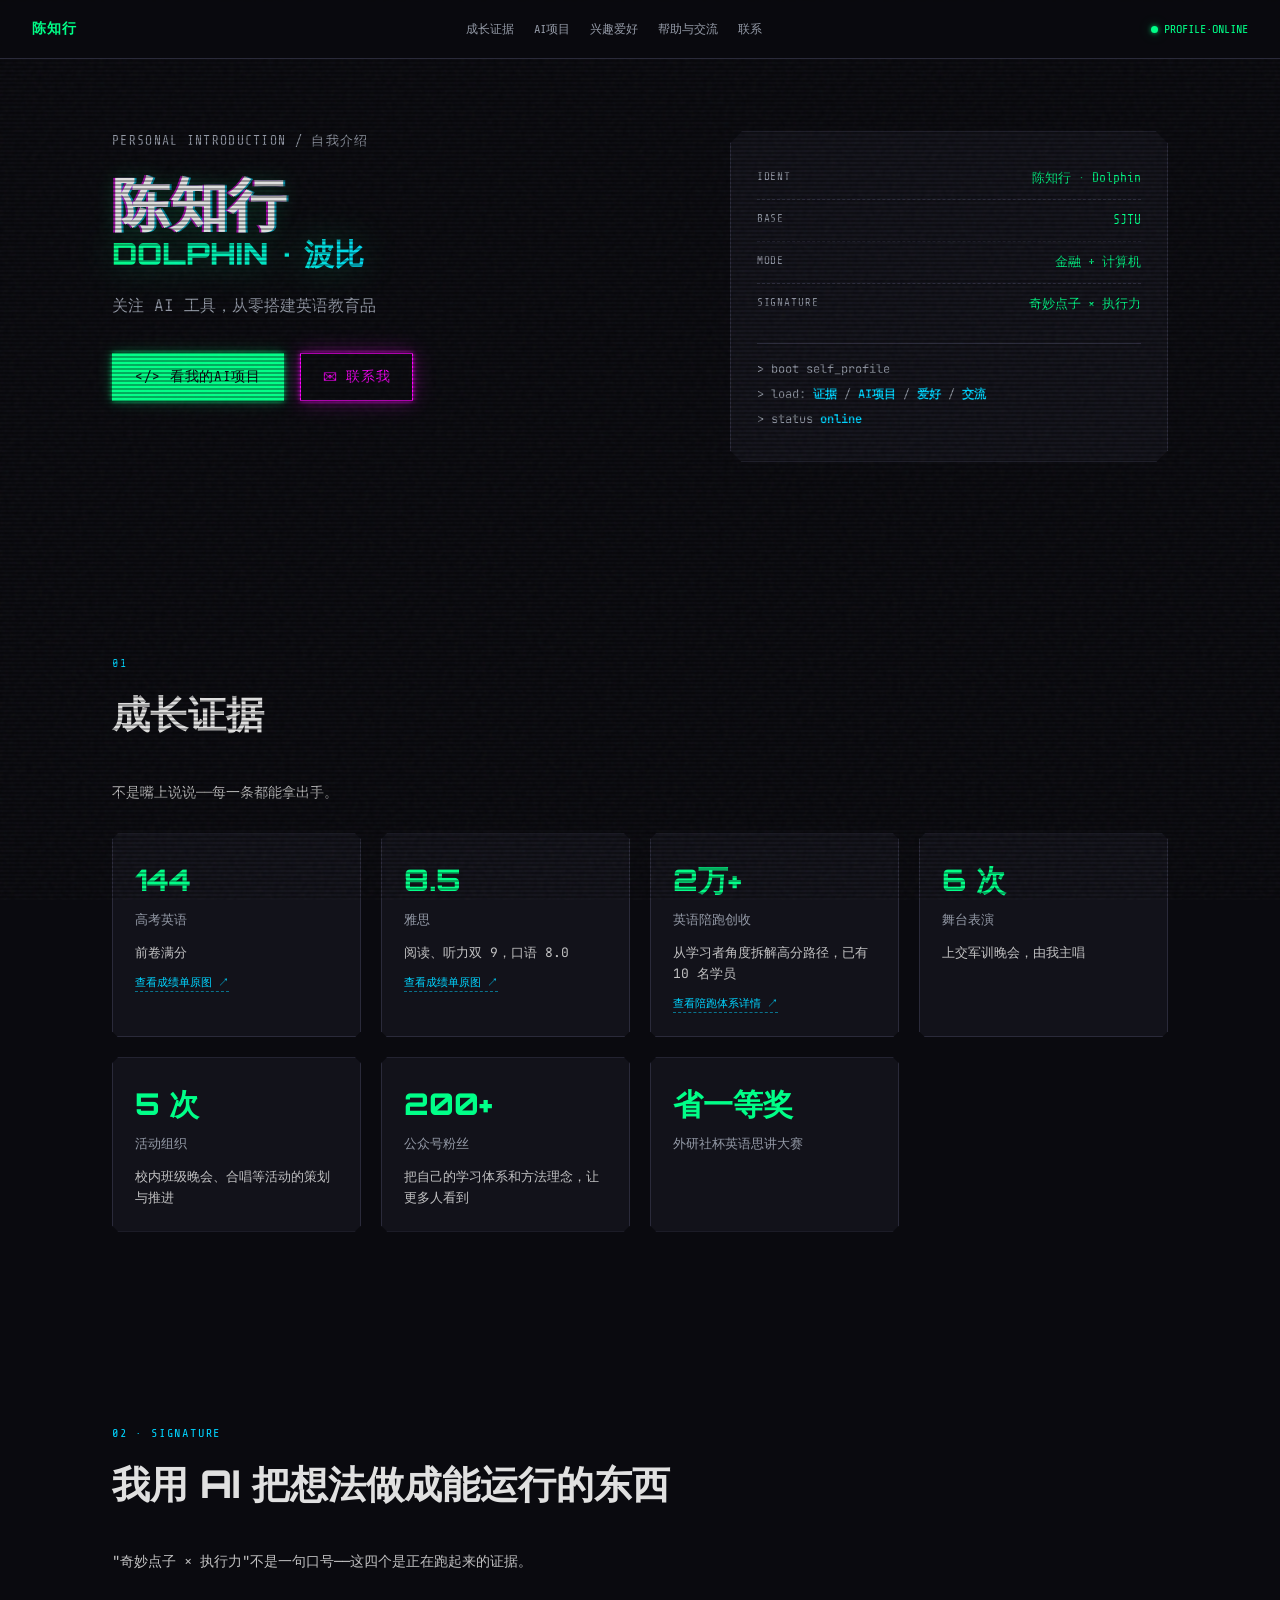
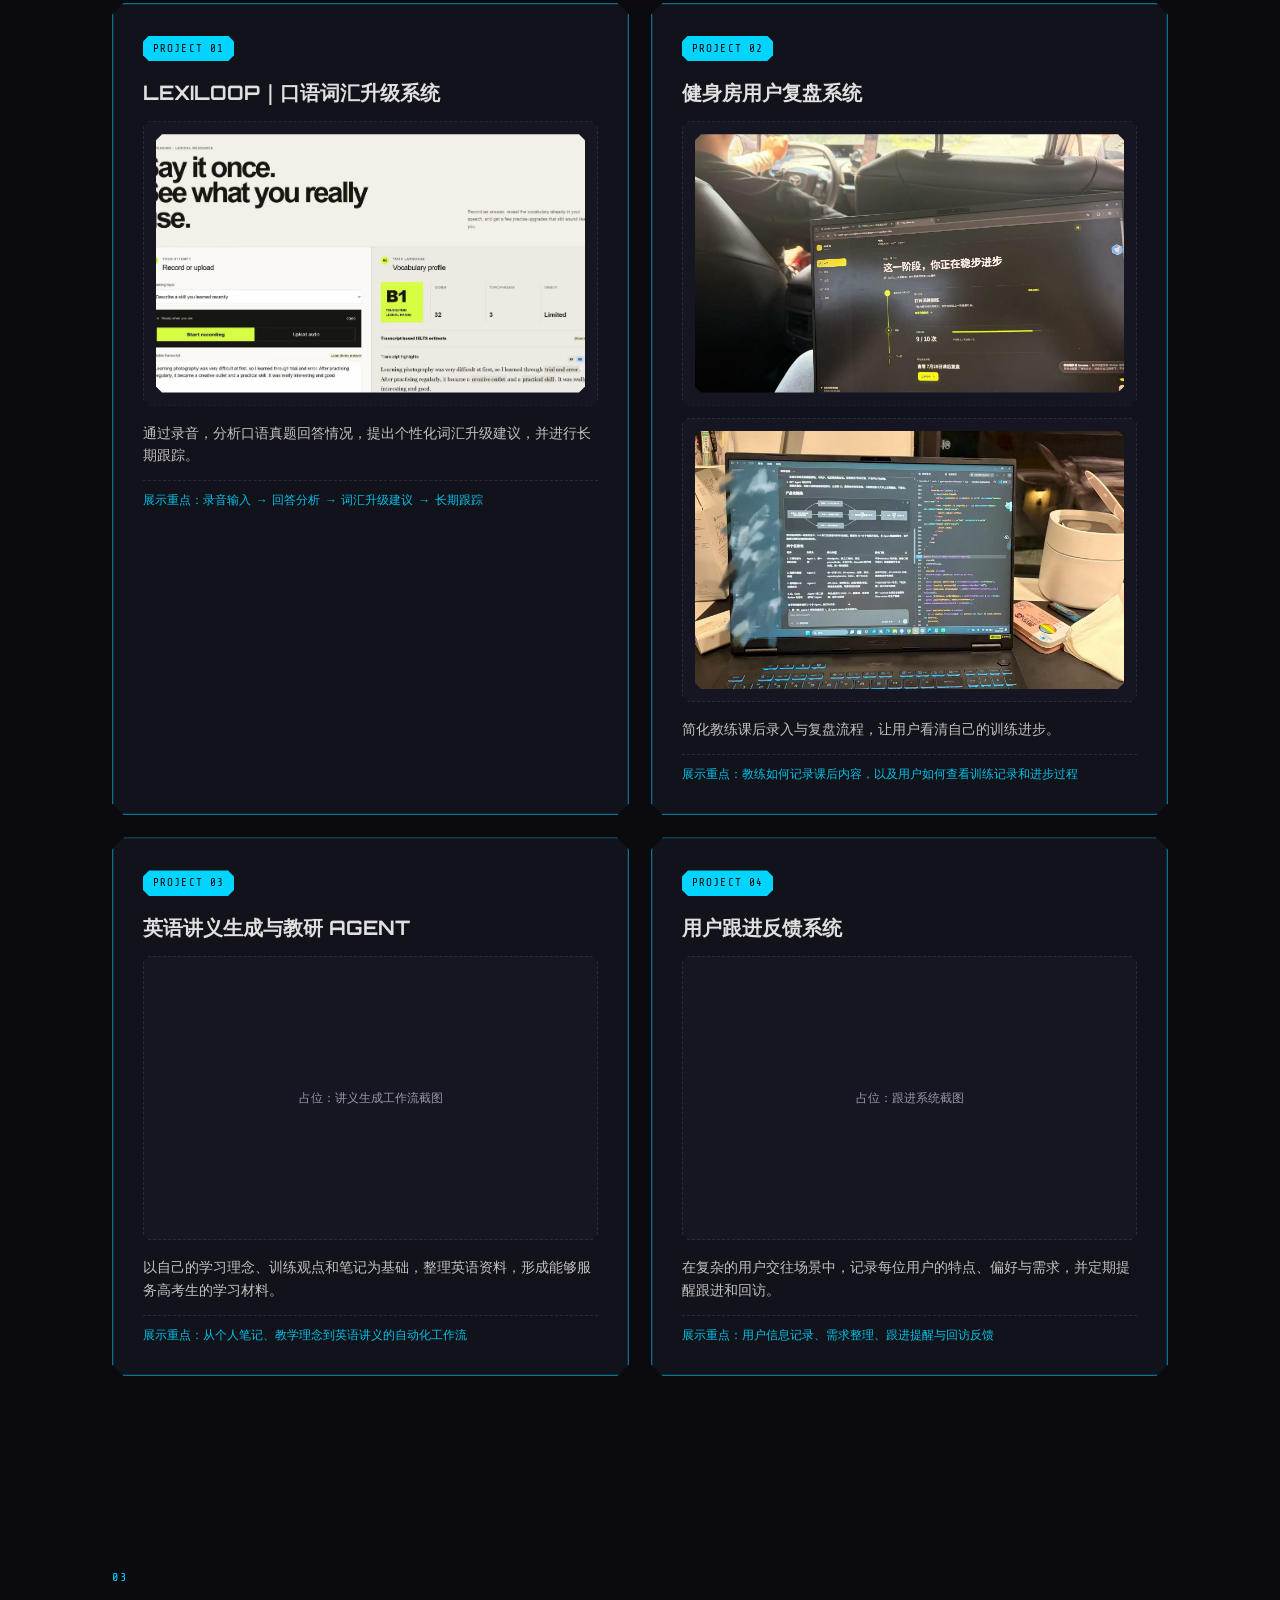
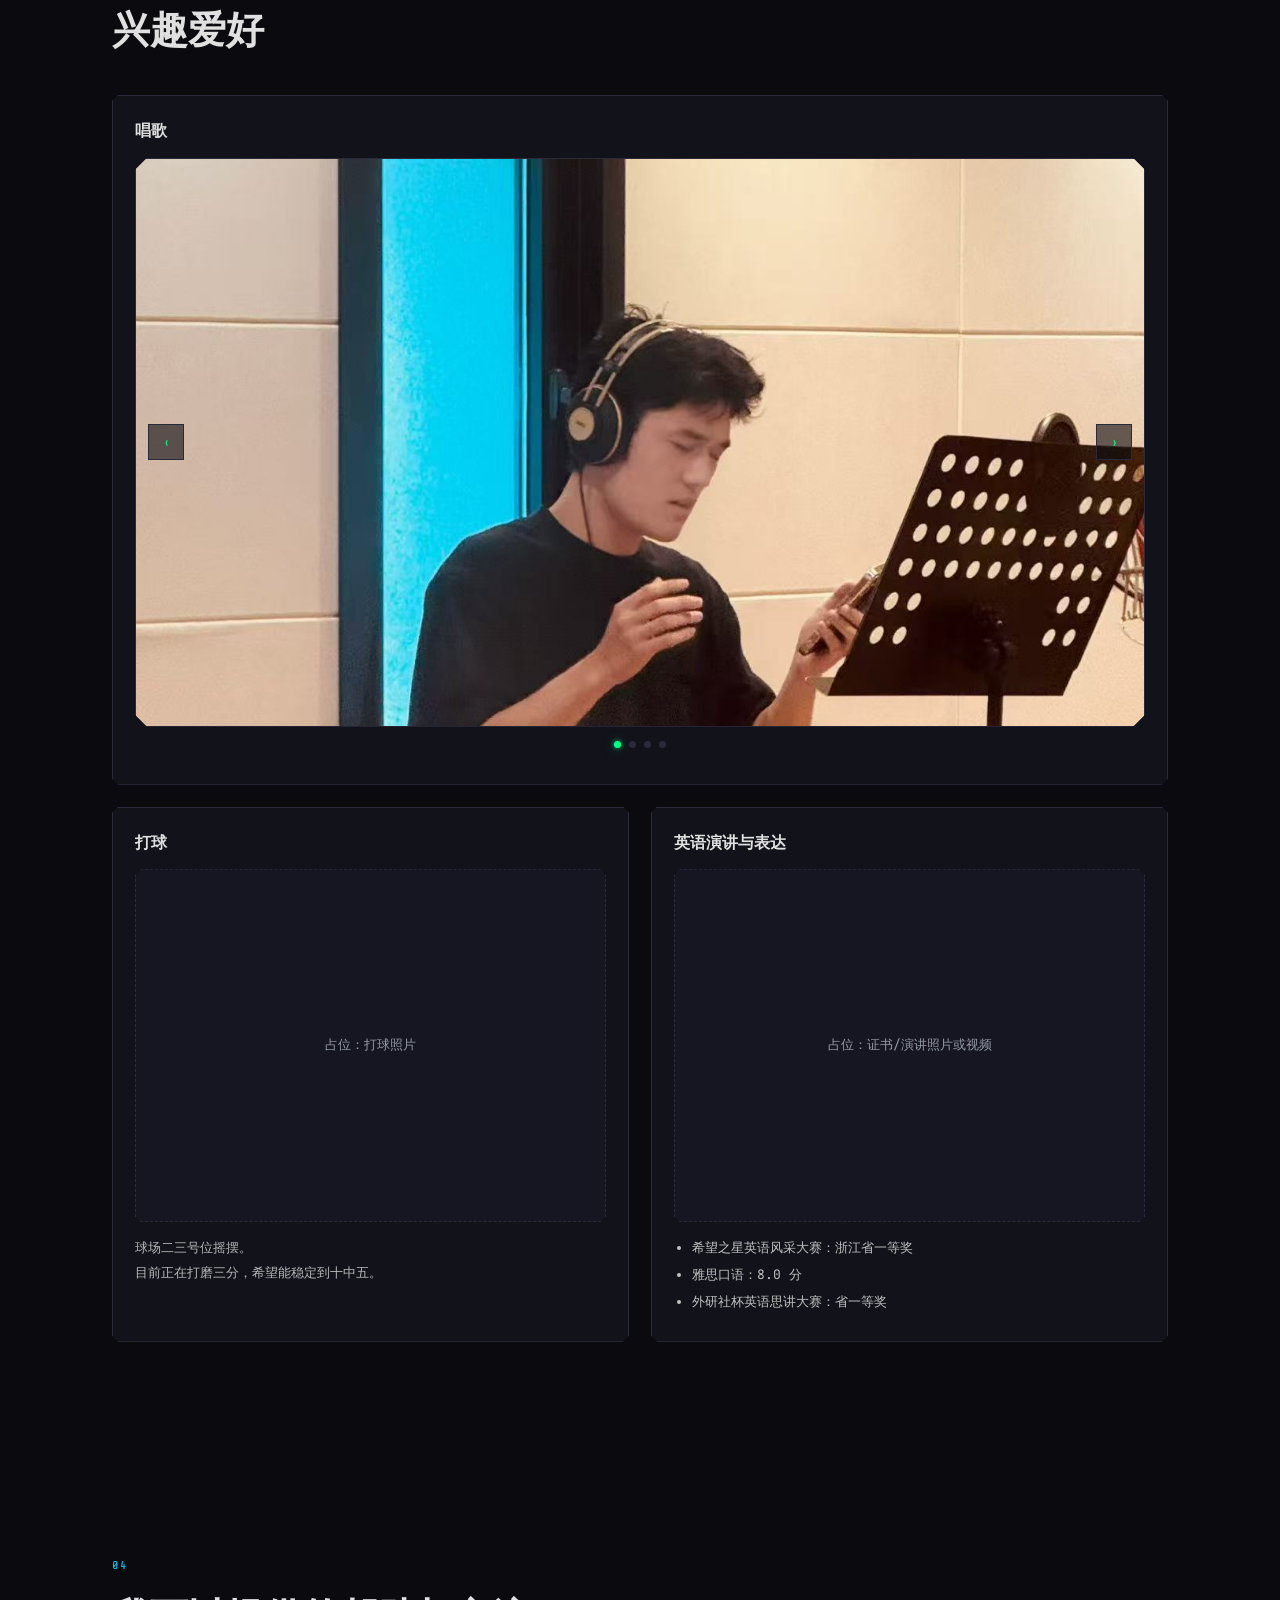
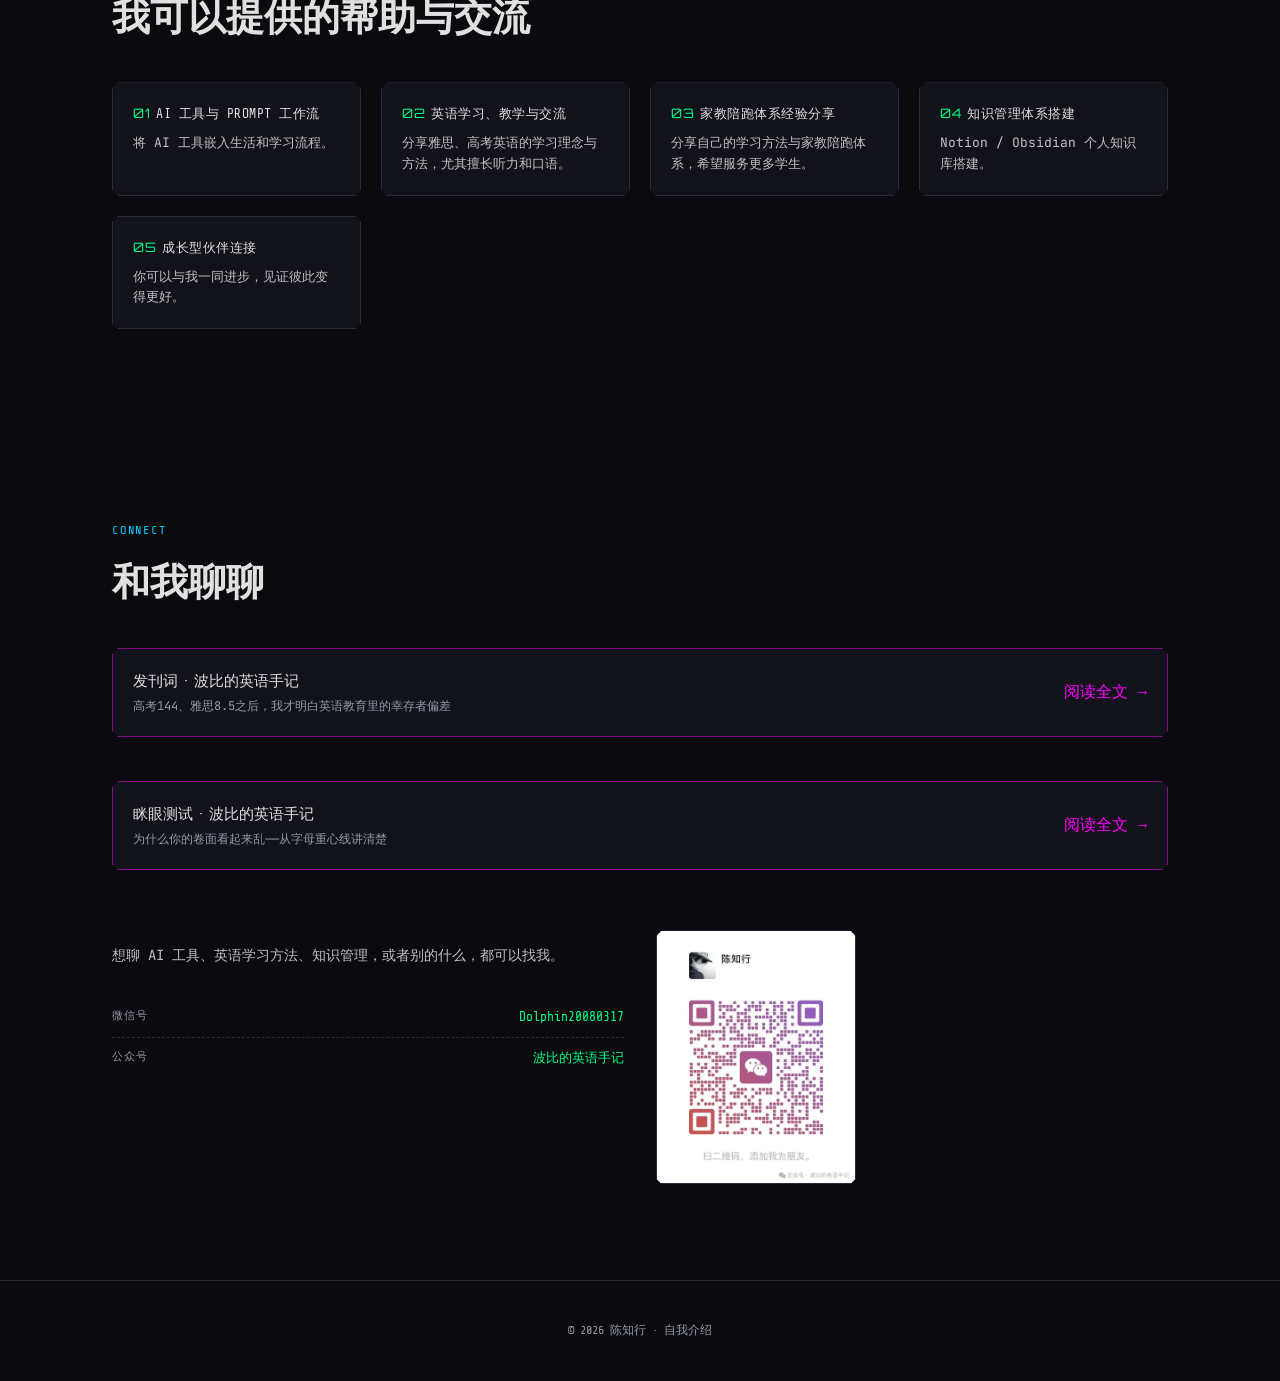
==== index.html @ f8533272 "feat: 参考站同款卡片悬浮发光+滑入skew展示效果 - 卡片/HUD/兴趣爱好/帮助交流悬浮时边框转绿光+上浮，仿参考站 cyber-card-hover - 导航链接悬浮加文字发光(text-" ====
<!DOCTYPE html>
<html lang="zh-CN">
<head>
<meta charset="UTF-8">
<meta name="viewport" content="width=device-width, initial-scale=1.0">
<title>陈知行 · 自我介绍</title>
<link rel="stylesheet" href="fonts.css">
<link rel="stylesheet" href="theme.css">
</head>
<body>

<div class="noise-overlay"></div>
<div class="scanline-overlay"></div>

<header>
  <div class="logo"><b>陈知行</b></div>
  <nav>
    <a href="#evidence">成长证据</a>
    <a href="#ai">AI项目</a>
    <a href="#hobbies">兴趣爱好</a>
    <a href="#help">帮助与交流</a>
    <a href="#contact">联系</a>
  </nav>
  <div class="status-chip"><span class="status-dot"></span><span class="flicker">PROFILE·ONLINE</span></div>
</header>

<section class="hero">
  <div>
    <div class="hero-eyebrow flicker reveal-slide">PERSONAL INTRODUCTION / 自我介绍</div>
    <h1 class="reveal-slide">
      <span class="cyber-glitch" data-text="陈知行">陈知行</span><br>
      <span class="text-gradient flicker signature-line" id="tagline">Dolphin · 波比</span>
    </h1>
    <p class="lead reveal-slide" id="intro-line">关注 AI 工具，从零搭建英语教育品牌。从高校学习者，逐步成长为 AI + 英语 + 项目实践者。</p>
    <div class="cta-row reveal-slide">
      <a href="#ai" class="btn btn-primary">&lt;/&gt; 看我的AI项目</a>
      <a href="#contact" class="btn btn-outline">✉ 联系我</a>
    </div>
  </div>
  <div class="cyber-card reveal-slide">
    <div class="hud">
      <div class="hud-row"><span>IDENT</span><span>陈知行 · Dolphin</span></div>
      <div class="hud-row"><span>BASE</span><span>SJTU</span></div>
      <div class="hud-row"><span>MODE</span><span>金融 + 计算机</span></div>
      <div class="hud-row"><span>SIGNATURE</span><span>奇妙点子 × 执行力</span></div>
    </div>
    <div class="hud-log">
      <div class="type-line">&gt; boot self_profile</div>
      <div class="type-line">&gt; load: <b>证据</b> / <b>AI项目</b> / <b>爱好</b> / <b>交流</b></div>
      <div class="type-line">&gt; status <b>online</b></div>
    </div>
  </div>
</section>

<section id="evidence">
  <div class="section-eyebrow flicker reveal-slide">01</div>
  <h2 class="section-title reveal-slide">成长证据</h2>
  <p class="track-note">不是嘴上说说——每一条都能拿出手。</p>
  <div class="grid-evidence">
    <div class="stat-card">
      <div class="stat-num">144</div>
      <div class="stat-label">高考英语</div>
      <div class="stat-detail">前卷满分</div>
      <a class="proof-link" href="images/gaokao-score.jpg" target="_blank" rel="noopener">查看成绩单原图 ↗</a>
    </div>
    <div class="stat-card">
      <div class="stat-num">8.5</div>
      <div class="stat-label">雅思</div>
      <div class="stat-detail">阅读、听力双 9，口语 8.0</div>
      <a class="proof-link" href="images/ielts-score.jpg" target="_blank" rel="noopener">查看成绩单原图 ↗</a>
    </div>
    <div class="stat-card">
      <div class="stat-num">2万+</div>
      <div class="stat-label">英语陪跑创收</div>
      <div class="stat-detail">从学习者角度拆解高分路径，已有 10 名学员</div>
      <a class="proof-link" href="images/corelab-flyer.jpg" target="_blank" rel="noopener">查看陪跑体系详情 ↗</a>
    </div>
    <div class="stat-card">
      <div class="stat-num">6 次</div>
      <div class="stat-label">舞台表演</div>
      <div class="stat-detail">上交军训晚会，由我主唱</div>
    </div>
    <div class="stat-card">
      <div class="stat-num">5 次</div>
      <div class="stat-label">活动组织</div>
      <div class="stat-detail">校内班级晚会、合唱等活动的策划与推进</div>
    </div>
    <div class="stat-card">
      <div class="stat-num">200+</div>
      <div class="stat-label">公众号粉丝</div>
      <div class="stat-detail">把自己的学习体系和方法理念，让更多人看到</div>
    </div>
    <div class="stat-card">
      <div class="stat-num">省一等奖</div>
      <div class="stat-label">外研社杯英语思讲大赛</div>
      <div class="stat-detail"></div>
    </div>
  </div>
</section>

<section id="ai">
  <div class="section-eyebrow flicker reveal-slide">02 · SIGNATURE</div>
  <h2 class="section-title reveal-slide">我用 AI 把想法做成能运行的东西</h2>
  <p class="track-note">"奇妙点子 × 执行力"不是一句口号——这四个是正在跑起来的证据。</p>
  <div class="grid2">
    <div class="signature-card">
      <span class="signature-badge">PROJECT 01</span>
      <h3>lexiloop｜口语词汇升级系统</h3>
      <div class="project-shot"><img src="images/lexiloop.jpg" alt="lexiloop 产品界面"></div>
      <p>通过录音，分析口语真题回答情况，提出个性化词汇升级建议，并进行长期跟踪。</p>
      <div class="project-note">展示重点：录音输入 → 回答分析 → 词汇升级建议 → 长期跟踪</div>
    </div>
    <div class="signature-card">
      <span class="signature-badge">PROJECT 02</span>
      <h3>健身房用户复盘系统</h3>
      <div class="project-shot"><img src="images/gym-app.jpg" alt="健身房用户复盘系统界面"></div>
      <div class="project-shot" style="margin-top:-4px;"><img src="images/gym-dev.jpg" alt="开发过程"></div>
      <p>简化教练课后录入与复盘流程，让用户看清自己的训练进步。</p>
      <div class="project-note">展示重点：教练如何记录课后内容，以及用户如何查看训练记录和进步过程</div>
    </div>
    <div class="signature-card">
      <span class="signature-badge">PROJECT 03</span>
      <h3>英语讲义生成与教研 Agent</h3>
      <div class="project-shot">占位：讲义生成工作流截图</div>
      <p>以自己的学习理念、训练观点和笔记为基础，整理英语资料，形成能够服务高考生的学习材料。</p>
      <div class="project-note">展示重点：从个人笔记、教学理念到英语讲义的自动化工作流</div>
    </div>
    <div class="signature-card">
      <span class="signature-badge">PROJECT 04</span>
      <h3>用户跟进反馈系统</h3>
      <div class="project-shot">占位：跟进系统截图</div>
      <p>在复杂的用户交往场景中，记录每位用户的特点、偏好与需求，并定期提醒跟进和回访。</p>
      <div class="project-note">展示重点：用户信息记录、需求整理、跟进提醒与回访反馈</div>
    </div>
  </div>
</section>

<section id="hobbies">
  <div class="section-eyebrow flicker reveal-slide">03</div>
  <h2 class="section-title reveal-slide">兴趣爱好</h2>

  <div class="grid2" style="margin-bottom:22px;">
    <div class="hobby-card" style="grid-column: 1 / -1;">
      <h3>唱歌</h3>
      <div class="carousel">
        <div class="carousel-track">
          <div class="carousel-slide"><img src="images/singing-1.jpg" alt="录音棚"></div>
          <div class="carousel-slide"><img src="images/singing-2.jpg" alt="舞台演唱"></div>
          <div class="carousel-slide"><img src="images/singing-3.jpg" alt="合唱表演"></div>
          <div class="carousel-slide"><img src="images/singing-4.jpg" alt="舞台演唱"></div>
        </div>
        <button class="carousel-btn prev" aria-label="上一张">‹</button>
        <button class="carousel-btn next" aria-label="下一张">›</button>
      </div>
      <div class="carousel-dots"></div>
    </div>

    <div class="hobby-card">
      <h3>打球</h3>
      <div class="photo-box">占位：打球照片</div>
      <p>球场二三号位摇摆。</p>
      <p>目前正在打磨三分，希望能稳定到十中五。</p>
    </div>

    <div class="hobby-card">
      <h3>英语演讲与表达</h3>
      <div class="photo-box">占位：证书/演讲照片或视频</div>
      <ul>
        <li>希望之星英语风采大赛：浙江省一等奖</li>
        <li>雅思口语：8.0 分</li>
        <li>外研社杯英语思讲大赛：省一等奖</li>
      </ul>
    </div>
  </div>
</section>

<section id="help">
  <div class="section-eyebrow flicker reveal-slide">04</div>
  <h2 class="section-title reveal-slide">我可以提供的帮助与交流</h2>
  <div class="help-grid">
    <div class="help-item"><span class="h-title"><span class="h-num">01</span>AI 工具与 Prompt 工作流</span>将 AI 工具嵌入生活和学习流程。</div>
    <div class="help-item"><span class="h-title"><span class="h-num">02</span>英语学习、教学与交流</span>分享雅思、高考英语的学习理念与方法，尤其擅长听力和口语。</div>
    <div class="help-item"><span class="h-title"><span class="h-num">03</span>家教陪跑体系经验分享</span>分享自己的学习方法与家教陪跑体系，希望服务更多学生。</div>
    <div class="help-item"><span class="h-title"><span class="h-num">04</span>知识管理体系搭建</span>Notion / Obsidian 个人知识库搭建。</div>
    <div class="help-item"><span class="h-title"><span class="h-num">05</span>成长型伙伴连接</span>你可以与我一同进步，见证彼此变得更好。</div>
  </div>
</section>

<section id="contact">
  <div class="section-eyebrow flicker reveal-slide">CONNECT</div>
  <h2 class="section-title reveal-slide">和我聊聊</h2>

  <div class="article-list">
    <a class="doc-link-card" href="article.html">
      <div>
        <div class="dl-title">发刊词 · 波比的英语手记</div>
        <div class="dl-sub">高考144、雅思8.5之后，我才明白英语教育里的幸存者偏差</div>
      </div>
      <div class="dl-arrow">阅读全文 →</div>
    </a>
    <a class="doc-link-card" href="article-2.html">
      <div>
        <div class="dl-title">眯眼测试 · 波比的英语手记</div>
        <div class="dl-sub">为什么你的卷面看起来乱——从字母重心线讲清楚</div>
      </div>
      <div class="dl-arrow">阅读全文 →</div>
    </a>
  </div>

  <div class="contact-grid">
    <div>
      <p class="track-note">想聊 AI 工具、英语学习方法、知识管理，或者别的什么，都可以找我。</p>
      <div class="hud">
        <div class="hud-row"><span>微信号</span><span>Dolphin20080317</span></div>
        <div class="hud-row"><span>公众号</span><span>波比的英语手记</span></div>
      </div>
    </div>
    <div class="qr-box"><img src="images/wechat-qr.jpg" alt="陈知行 微信二维码"></div>
  </div>
</section>

<footer>
  © 2026 陈知行 · 自我介绍
</footer>

<script src="app.js"></script>
</body>
</html>
---- fonts.css ----
/* 自托管字体 —— 避免依赖 Google Fonts CDN（国内网络访问不稳定/被墙），全部内联为 base64 */
@font-face{
  font-family:'JetBrains Mono';font-style:normal;font-weight:400 800;font-display:swap;
  src:url([data-uri]) format('woff2');
  unicode-range:U+0000-00FF,U+0131,U+0152-0153,U+02BB-02BC,U+02C6,U+02DA,U+02DC,U+2000-206F,U+20AC,U+2122,U+2191,U+2193,U+2212,U+2215,U+FEFF,U+FFFD;
}
@font-face{
  font-family:'Orbitron';font-style:normal;font-weight:400 900;font-display:swap;
  src:url([data-uri]) format('woff2');
  unicode-range:U+0000-00FF,U+0131,U+0152-0153,U+02BB-02BC,U+02C6,U+02DA,U+02DC,U+2000-206F,U+20AC,U+2122,U+2191,U+2193,U+2212,U+2215,U+FEFF,U+FFFD;
}
@font-face{
  font-family:'Share Tech Mono';font-style:normal;font-weight:400;font-display:swap;
  src:url([data-uri]) format('woff2');
  unicode-range:U+0000-00FF,U+0131,U+0152-0153,U+02BB-02BC,U+02C6,U+02DA,U+02DC,U+2000-206F,U+20AC,U+2122,U+2191,U+2193,U+2212,U+2215,U+FEFF,U+FFFD;
}
---- theme.css ----
:root{
    color-scheme: dark;
    --color-background: 10 10 15;
    --color-foreground: 224 224 224;
    --color-card: 18 18 26;
    --color-muted: 28 28 46;
    --color-muted-foreground: 148 154 167;
    --color-accent: 0 255 136;
    --color-accent-secondary: 255 0 255;
    --color-accent-tertiary: 0 212 255;
    --color-border: 42 42 58;
    --color-destructive: 255 51 102;
    --shadow-neon: 0 0 5px rgb(var(--color-accent) / .72), 0 0 14px rgb(var(--color-accent) / .28);
    --shadow-neon-lg: 0 0 8px rgb(var(--color-accent) / .76), 0 0 22px rgb(var(--color-accent) / .42), 0 0 44px rgb(var(--color-accent) / .18);
    --shadow-neon-secondary: 0 0 5px rgb(var(--color-accent-secondary) / .78), 0 0 22px rgb(var(--color-accent-secondary) / .32);
    --shadow-neon-tertiary: 0 0 5px rgb(var(--color-accent-tertiary) / .78), 0 0 22px rgb(var(--color-accent-tertiary) / .32);
    --chamfer: polygon(0 12px, 12px 0, calc(100% - 12px) 0, 100% 12px, 100% calc(100% - 12px), calc(100% - 12px) 100%, 12px 100%, 0 calc(100% - 12px));
    --chamfer-sm: polygon(0 6px, 6px 0, calc(100% - 6px) 0, 100% 6px, 100% calc(100% - 6px), calc(100% - 6px) 100%, 6px 100%, 0 calc(100% - 6px));
    --font-display: 'Orbitron', 'Share Tech Mono', monospace;
    --font-mono: 'JetBrains Mono', 'Fira Code', Consolas, monospace;
    --font-ui: 'Share Tech Mono', 'JetBrains Mono', monospace;
  }

  *{ box-sizing: border-box; }
  html{ scroll-behavior: smooth; }
  body{
    margin:0;
    background: rgb(var(--color-background));
    color: rgb(var(--color-foreground));
    font-family: var(--font-mono);
    line-height: 1.6;
    position: relative;
    overflow-x: hidden;
  }

  .noise-overlay{
    position: fixed; inset:0; pointer-events:none; z-index: 2; opacity:.07;
    background-image: url("data:image/svg+xml,%3Csvg viewBox='0 0 200 200' xmlns='http://www.w3.org/2000/svg'%3E%3Cfilter id='n'%3E%3CfeTurbulence type='fractalNoise' baseFrequency='0.8' numOctaves='3' stitchTiles='stitch'/%3E%3C/filter%3E%3Crect width='100%25' height='100%25' filter='url(%23n)' opacity='0.6'/%3E%3C/svg%3E");
  }
  .scanline-overlay{
    position: fixed; inset:0; pointer-events:none; z-index: 3;
    background: repeating-linear-gradient(0deg, transparent, transparent 2px, rgb(0 0 0 / .32) 2px, rgb(0 0 0 / .32) 4px);
    mix-blend-mode: multiply;
  }

  a{ color: inherit; }

  header{
    position: sticky; top:0; z-index: 10;
    display:flex; align-items:center; justify-content:space-between;
    padding: 18px 32px;
    background: rgb(var(--color-background) / .85);
    backdrop-filter: blur(6px);
    border-bottom: 1px solid rgb(var(--color-border));
  }
  .logo{ font-family: var(--font-ui); font-size:14px; letter-spacing: .08em; }
  .logo b{ color: rgb(var(--color-accent)); }
  nav{ display:flex; gap:20px; font-family: var(--font-ui); font-size: 12px; text-transform: uppercase; }
  nav a{ text-decoration:none; color: rgb(var(--color-muted-foreground)); transition: color .2s cubic-bezier(.4,0,.2,1), text-shadow .2s cubic-bezier(.4,0,.2,1); }
  nav a:hover{ color: rgb(var(--color-accent)); text-shadow: 0 0 8px rgb(var(--color-accent) / .55); }
  .status-chip{
    font-family: var(--font-ui); font-size:12px; display:flex; align-items:center; gap:6px;
    color: rgb(var(--color-accent));
  }
  .status-dot{ width:7px; height:7px; border-radius:50%; background: rgb(var(--color-accent)); box-shadow: var(--shadow-neon); }

  section{ padding: 96px 32px; max-width: 1120px; margin: 0 auto; position: relative; z-index: 1; }
  .section-eyebrow{
    font-family: var(--font-ui); font-size:12px; text-transform: uppercase; letter-spacing:.15em;
    color: rgb(var(--color-accent-tertiary)); margin-bottom: 10px;
  }
  .section-title{
    font-family: var(--font-display); font-weight:800; text-transform:uppercase;
    font-size: clamp(1.6rem, 3vw, 2.4rem); margin: 0 0 36px;
  }

  /* Hero */
  .hero{ padding-top: 72px; display:grid; grid-template-columns: 1.3fr 1fr; gap: 48px; align-items:start; }
  .hero-eyebrow{ font-family: var(--font-ui); font-size:13px; color: rgb(var(--color-muted-foreground)); text-transform:uppercase; letter-spacing:.1em; margin-bottom: 18px; }
  .hero h1{
    font-family: var(--font-display); font-weight:900; text-transform:uppercase;
    font-size: clamp(2.2rem, 5vw, 3.6rem); line-height:1.15; margin:0 0 22px;
  }
  .signature-line{ font-size: clamp(1.3rem, 3vw, 1.9rem); }
  .cyber-glitch{
    position:relative; color: rgb(var(--color-foreground));
    text-shadow: -2px 0 rgb(var(--color-accent-secondary) / .62), 2px 0 rgb(var(--color-accent-tertiary) / .62), 0 0 20px rgb(var(--color-accent) / .22);
    animation: rgbShift 6s steps(2,end) infinite;
  }
  .text-gradient{
    display:block;
    background: linear-gradient(90deg, rgb(var(--color-accent)), rgb(var(--color-accent-tertiary)), rgb(var(--color-accent-secondary)));
    -webkit-background-clip:text; background-clip:text; color:transparent;
    filter: drop-shadow(0 0 18px rgb(var(--color-accent) / .28));
  }
  @keyframes rgbShift{
    0%,to{ text-shadow: -2px 0 rgb(var(--color-accent-secondary) / .62), 2px 0 rgb(var(--color-accent-tertiary) / .62), 0 0 20px rgb(var(--color-accent) / .22); }
    50%{ text-shadow: 2px 0 rgb(var(--color-accent-secondary) / .62), -2px 0 rgb(var(--color-accent-tertiary) / .62), 0 0 20px rgb(var(--color-accent-tertiary) / .18); }
  }
  .hero p.lead{ font-size:16px; color: rgb(var(--color-muted-foreground)); max-width: 52ch; margin-bottom: 34px; }
  .cta-row{ display:flex; gap:16px; flex-wrap:wrap; }
  .btn{
    font-family: var(--font-ui); font-size:14px; text-transform:uppercase; letter-spacing:.05em;
    padding: 12px 22px; cursor:pointer; text-decoration:none; display:inline-flex; align-items:center; gap:8px;
    border:1px solid transparent; transition: transform .2s ease;
    animation: neon-pulse 5s infinite;
  }
  .btn:hover{ transform: translateY(-2px); }
  .btn-primary{ background: rgb(var(--color-accent)); color: rgb(var(--color-background)); border-color: rgb(var(--color-accent)); box-shadow: var(--shadow-neon); }
  .btn-outline{ background: transparent; color: rgb(var(--color-accent-secondary)); border-color: rgb(var(--color-accent-secondary)); box-shadow: var(--shadow-neon-secondary); }

  .cyber-card{
    clip-path: var(--chamfer);
    border: 1px solid rgb(var(--color-border));
    background: rgb(var(--color-card));
    padding: 26px;
    transition: border-color .2s cubic-bezier(.4,0,.2,1), box-shadow .2s cubic-bezier(.4,0,.2,1), transform .2s cubic-bezier(.4,0,.2,1);
  }
  .cyber-card:hover{ transform: translateY(-4px); border-color: rgb(var(--color-accent) / .7); box-shadow: var(--shadow-neon); }
  .hud{ font-family: var(--font-ui); font-size: 13px; }
  .hud-row{ display:flex; justify-content:space-between; gap:16px; padding: 10px 0; border-bottom: 1px dashed rgb(var(--color-border)); }
  .hud-row:last-child{ border-bottom:none; }
  .hud-row span:first-child{ color: rgb(var(--color-muted-foreground)); text-transform:uppercase; letter-spacing:.08em; font-size:11px; flex-shrink:0; }
  .hud-row span:last-child{ color: rgb(var(--color-accent)); text-align:right; }
  .hud-log{ margin-top:18px; padding-top:16px; border-top:1px solid rgb(var(--color-border)); font-size:12px; color: rgb(var(--color-muted-foreground)); }
  .hud-log div{ margin-bottom:6px; }
  .hud-log b{ color: rgb(var(--color-accent-tertiary)); }

  /* Grids */
  .grid3{ display:grid; grid-template-columns: repeat(3, 1fr); gap: 22px; }
  .grid2{ display:grid; grid-template-columns: repeat(2, 1fr); gap: 22px; }
  .stat-card{
    clip-path: var(--chamfer-sm);
    border:1px solid rgb(var(--color-border)); background: rgb(var(--color-card));
    padding: 22px; opacity:0; transform: translateY(24px);
    transition: opacity .6s ease, transform .35s cubic-bezier(.4,0,.2,1), border-color .2s cubic-bezier(.4,0,.2,1), box-shadow .2s cubic-bezier(.4,0,.2,1);
  }
  .stat-card.in-view{ opacity:1; transform: translateY(0); }
  .stat-card:hover{ transform: translateY(-4px); border-color: rgb(var(--color-accent) / .7); box-shadow: var(--shadow-neon); }
  .stat-num{ font-family: var(--font-display); font-weight:800; font-size: 30px; color: rgb(var(--color-accent)); }
  .stat-label{ font-size:13px; color: rgb(var(--color-muted-foreground)); margin-top:6px; }
  .stat-detail{ font-size: 13px; margin-top: 12px; color: rgb(var(--color-foreground) / .85); }
  .proof-link{
    display:inline-block; margin-top:10px; font-family: var(--font-ui); font-size:11px;
    color: rgb(var(--color-accent-tertiary)); text-decoration:none; border-bottom:1px dashed rgb(var(--color-accent-tertiary) / .5);
  }

  /* Signature project card — 招牌项目，样式比普通stat-card更醒目 */
  .signature-card{
    clip-path: var(--chamfer);
    border:1px solid rgb(var(--color-accent-tertiary) / .5); background: rgb(var(--color-card));
    padding: 30px; position:relative; opacity:0; transform: translateY(24px);
    transition: opacity .6s ease, transform .35s cubic-bezier(.4,0,.2,1), border-color .2s cubic-bezier(.4,0,.2,1), box-shadow .2s cubic-bezier(.4,0,.2,1);
    box-shadow: 0 0 0 1px rgb(var(--color-accent-tertiary) / .12) inset;
  }
  .signature-card.in-view{ opacity:1; transform: translateY(0); }
  .signature-card:hover{
    transform: translateY(-4px); border-color: rgb(var(--color-accent-tertiary) / .9);
    box-shadow: 0 0 0 1px rgb(var(--color-accent-tertiary) / .12) inset, var(--shadow-neon-tertiary);
  }
  .signature-badge{
    display:inline-block; font-family: var(--font-ui); font-size:11px; text-transform:uppercase; letter-spacing:.1em;
    color: rgb(var(--color-background)); background: rgb(var(--color-accent-tertiary));
    padding: 4px 10px; clip-path: var(--chamfer-sm); margin-bottom: 16px;
  }
  .signature-card h3{ font-family: var(--font-display); font-size:20px; margin: 0 0 12px; text-transform:uppercase; }
  .signature-card p{ font-size:14px; color: rgb(var(--color-foreground) / .85); margin: 0 0 8px; }

  .placeholder{
    border: 1px dashed rgb(var(--color-border)); clip-path: var(--chamfer-sm);
    padding: 22px; color: rgb(var(--color-muted-foreground)); font-size: 13px;
  }
  .placeholder b{ color: rgb(var(--color-accent-tertiary)); }

  .track-note{ font-size:14px; color: rgb(var(--color-foreground) / .85); max-width: 70ch; margin-bottom: 30px; }

  /* 精简小模块（教育品牌搭建整合区） */
  .compact-module{
    clip-path: var(--chamfer); border:1px solid rgb(var(--color-border)); background: rgb(var(--color-card));
    padding: 26px; display:flex; flex-wrap:wrap; gap: 24px; align-items:flex-start;
  }
  .compact-module .cm-text{ flex: 1 1 320px; font-size:14px; color: rgb(var(--color-foreground) / .85); }
  .compact-module .cm-stats{ display:flex; gap: 24px; flex-wrap:wrap; }
  .cm-stat{ text-align:center; }
  .cm-stat .n{ font-family: var(--font-display); font-weight:800; font-size:22px; color: rgb(var(--color-accent)); }
  .cm-stat .l{ font-size:11px; color: rgb(var(--color-muted-foreground)); text-transform:uppercase; }

  /* Contact */
  .contact-grid{ display:grid; grid-template-columns: 1fr 1fr; gap: 32px; align-items:start; }
  .qr-box{
    width: 200px; border:1px solid rgb(var(--color-border)); clip-path: var(--chamfer-sm);
    display:flex; align-items:center; justify-content:center; font-size:12px; color: rgb(var(--color-muted-foreground)); text-align:center;
    overflow:hidden;
  }
  .qr-box img{ width:100%; display:block; }
  .qr-box.placeholder-box{ height:160px; border-style:dashed; }
  footer{ padding: 40px 32px; text-align:center; font-family: var(--font-ui); font-size:12px; color: rgb(var(--color-muted-foreground)); border-top:1px solid rgb(var(--color-border)); }

  @media (max-width: 860px){
    .hero{ grid-template-columns: 1fr; }
    .grid3, .grid2{ grid-template-columns: 1fr; }
    .contact-grid{ grid-template-columns: 1fr; }
    nav{ display:none; }
  }

  /* 一闪一闪的霓虹灯效果——不规则闪烁，不是简单的匀速呼吸 */
  @keyframes neon-flicker{
    0%, 19%, 21%, 23%, 54%, 56%, 100% { opacity: 1; }
    20%, 22%, 55% { opacity: .3; }
  }
  @keyframes neon-pulse{
    0%, 19%, 21%, 23%, 54%, 56%, 100% { filter: brightness(1); }
    20%, 22%, 55% { filter: brightness(.55); }
  }
  .flicker{ animation: neon-flicker 4s infinite; }
  .status-dot{ animation: neon-flicker 2.6s infinite; }

  /* 打字机效果 */
  .type-caret{
    display:inline-block; width:.55em; margin-left:2px;
    background: rgb(var(--color-accent)); color: rgb(var(--color-accent));
    -webkit-text-fill-color: rgb(var(--color-accent));
    animation: caret-blink 1s steps(1) infinite;
  }
  @keyframes caret-blink{ 0%,49%{ opacity:1; } 50%,100%{ opacity:0; } }

  @media (prefers-reduced-motion: reduce){
    .cyber-glitch{ animation:none; }
    html{ scroll-behavior:auto; }
    .stat-card, .signature-card{ transition:none; opacity:1; transform:none; }
    .flicker, .status-dot, .btn{ animation:none; }
    .type-caret{ display:none; }
    .reveal-slide{ opacity:1 !important; transform:none !important; }
  }

  /* 平滑滑入展示：首屏元素 + 各板块标题进场都用这个 */
  .reveal-slide{
    opacity: 0; transform: translateX(-24px) skewX(-6deg);
    transition: opacity .7s cubic-bezier(.4,0,.2,1), transform .7s cubic-bezier(.4,0,.2,1);
  }
  .reveal-slide.in-view{ opacity: 1; transform: translateX(0) skewX(0); }

  /* 成长证据：数量不固定，用 auto-fit 自适应 */
  .grid-evidence{ display:grid; grid-template-columns: repeat(auto-fit, minmax(220px, 1fr)); gap: 20px; }

  /* AI 项目卡片内的截图占位 + 展示重点 */
  .project-shot{
    width:100%; aspect-ratio: 16/10; margin-bottom:16px;
    border:1px dashed rgb(var(--color-border)); clip-path: var(--chamfer-sm);
    display:flex; align-items:center; justify-content:center; text-align:center;
    font-size:12px; color: rgb(var(--color-muted-foreground)); padding: 12px;
    background: rgb(var(--color-muted) / .4);
  }
  .project-shot{ overflow:hidden; }
  .project-shot img{ width:100%; height:100%; object-fit:cover; clip-path: var(--chamfer-sm); transition: transform .4s cubic-bezier(.4,0,.2,1), filter .4s cubic-bezier(.4,0,.2,1); }
  .project-shot:hover img{ transform: scale(1.05); filter: saturate(1.15) contrast(1.03); }
  .project-note{
    font-size:12px; color: rgb(var(--color-accent-tertiary) / .9);
    border-top: 1px dashed rgb(var(--color-border)); margin-top:14px; padding-top:10px;
  }

  /* 兴趣爱好：单图+说明 */
  .photo-box{
    width:100%; aspect-ratio: 4/3;
    border:1px dashed rgb(var(--color-border)); clip-path: var(--chamfer-sm);
    display:flex; align-items:center; justify-content:center; text-align:center;
    font-size:13px; color: rgb(var(--color-muted-foreground)); padding:16px;
    background: rgb(var(--color-muted) / .4); margin-bottom:16px; overflow:hidden;
  }
  .photo-box{ overflow:hidden; }
  .photo-box img{ width:100%; height:100%; object-fit:cover; transition: transform .4s cubic-bezier(.4,0,.2,1), filter .4s cubic-bezier(.4,0,.2,1); }
  .photo-box:hover img{ transform: scale(1.05); filter: saturate(1.15) contrast(1.03); }
  .hobby-card{
    clip-path: var(--chamfer-sm); border:1px solid rgb(var(--color-border)); background: rgb(var(--color-card));
    padding:22px; transition: border-color .2s cubic-bezier(.4,0,.2,1), box-shadow .2s cubic-bezier(.4,0,.2,1), transform .2s cubic-bezier(.4,0,.2,1);
  }
  .hobby-card:hover{ transform: translateY(-4px); border-color: rgb(var(--color-accent) / .7); box-shadow: var(--shadow-neon); }
  .hobby-card h3{ font-family: var(--font-display); font-size:16px; margin: 0 0 14px; text-transform:uppercase; }
  .hobby-card p{ font-size:13px; color: rgb(var(--color-foreground) / .8); margin: 4px 0; }
  .hobby-card ul{ margin:8px 0 0; padding-left:18px; font-size:13px; color: rgb(var(--color-foreground) / .85); }
  .hobby-card li{ margin-bottom:6px; }

  /* 唱歌板块：轮播 */
  .carousel{ position:relative; overflow:hidden; clip-path: var(--chamfer); border:1px solid rgb(var(--color-border)); background: rgb(var(--color-card)); }
  .carousel-track{ display:flex; transition: transform .5s ease; }
  .carousel-slide{
    flex: 0 0 100%; aspect-ratio: 16/9; display:flex; align-items:center; justify-content:center;
    font-family: var(--font-ui); font-size:13px; color: rgb(var(--color-muted-foreground));
    background: rgb(var(--color-muted) / .4);
  }
  .carousel-slide{ overflow:hidden; }
  .carousel-slide img{ width:100%; height:100%; object-fit:cover; object-position: center 15%; transition: transform .5s cubic-bezier(.4,0,.2,1), filter .5s cubic-bezier(.4,0,.2,1); }
  .carousel-slide:hover img{ transform: scale(1.05); filter: saturate(1.15) contrast(1.03); }
  .carousel-btn{
    position:absolute; top:50%; transform:translateY(-50%); z-index:2;
    background: rgb(var(--color-background) / .6); border:1px solid rgb(var(--color-border));
    color: rgb(var(--color-accent)); width:36px; height:36px; cursor:pointer;
    display:flex; align-items:center; justify-content:center; font-family: var(--font-ui);
  }
  .carousel-btn.prev{ left:12px; } .carousel-btn.next{ right:12px; }
  .carousel-dots{ display:flex; gap:8px; justify-content:center; padding:14px 0; }
  .carousel-dot{ width:7px; height:7px; border-radius:50%; background: rgb(var(--color-border)); cursor:pointer; }
  .carousel-dot.active{ background: rgb(var(--color-accent)); box-shadow: var(--shadow-neon-sm, var(--shadow-neon)); }

  /* 帮助与交流 */
  .help-grid{ display:grid; grid-template-columns: repeat(auto-fit, minmax(220px, 1fr)); gap: 20px; }
  .help-item{
    clip-path: var(--chamfer-sm); border:1px solid rgb(var(--color-border)); background: rgb(var(--color-card));
    padding: 20px; font-size:13px; color: rgb(var(--color-foreground) / .85);
    transition: border-color .2s cubic-bezier(.4,0,.2,1), box-shadow .2s cubic-bezier(.4,0,.2,1), transform .2s cubic-bezier(.4,0,.2,1);
  }
  .help-item:hover{ transform: translateY(-4px); border-color: rgb(var(--color-accent) / .7); box-shadow: var(--shadow-neon); }
  .help-item .h-num{ font-family: var(--font-display); color: rgb(var(--color-accent)); font-size:13px; margin-right:6px; }
  .help-item .h-title{ font-family: var(--font-ui); text-transform:uppercase; letter-spacing:.04em; color: rgb(var(--color-foreground)); display:block; margin-bottom:8px; }

  .doc-link-card{
    clip-path: var(--chamfer-sm); border:1px solid rgb(var(--color-accent-secondary) / .5); background: rgb(var(--color-card));
    padding:20px; display:flex; align-items:center; justify-content:space-between; gap:16px; flex-wrap:wrap;
    text-decoration:none; margin-bottom: 30px;
  }
  .doc-link-card .dl-title{ font-family: var(--font-display); font-size:15px; text-transform:uppercase; color: rgb(var(--color-foreground)); }
  .doc-link-card .dl-sub{ font-size:12px; color: rgb(var(--color-muted-foreground)); margin-top:4px; }
  .doc-link-card .dl-arrow{ color: rgb(var(--color-accent-secondary)); font-family: var(--font-ui); }

  /* 文章页 */
  .article-shell{ max-width: 760px; }
  .article-back{ font-family: var(--font-ui); font-size:12px; color: rgb(var(--color-accent-tertiary)); text-decoration:none; display:inline-block; margin-bottom:24px; }
  .article-meta{ font-family: var(--font-ui); font-size:12px; color: rgb(var(--color-muted-foreground)); margin-bottom:8px; text-transform:uppercase; letter-spacing:.08em; }
  .article-title{ font-family: var(--font-display); font-size: clamp(1.6rem, 4vw, 2.2rem); font-weight:800; margin: 0 0 28px; text-transform:uppercase; }
  .prose{ font-size:15px; color: rgb(var(--color-foreground) / .9); }
  .prose p{ margin: 0 0 20px; }
  .prose h2{ font-family: var(--font-display); font-size:18px; color: rgb(var(--color-accent-tertiary)); text-transform:uppercase; margin: 36px 0 16px; }
  .article-source{
    margin-top:40px; padding-top:20px; border-top:1px dashed rgb(var(--color-border));
    font-size:12px; color: rgb(var(--color-muted-foreground));
  }
  .article-source a{ color: rgb(var(--color-accent)); }

  /* 文章内嵌图片占位 */
  .prose-image{
    width:100%; margin: 12px 0 24px;
    border:1px dashed rgb(var(--color-border)); clip-path: var(--chamfer-sm);
    background: rgb(var(--color-muted) / .4);
    display:flex; align-items:center; justify-content:center; text-align:center;
    font-size:12px; color: rgb(var(--color-muted-foreground)); padding: 30px 16px; min-height: 120px;
  }
  .prose-image img{ width:100%; clip-path: var(--chamfer-sm); }

  .article-cta{
    display:inline-block; font-family: var(--font-ui); font-size:12px;
    color: rgb(var(--color-accent)); border:1px solid rgb(var(--color-accent) / .5);
    padding: 8px 14px; clip-path: var(--chamfer-sm); margin-bottom: 24px;
  }
  .article-signoff{
    margin-top: 36px; padding-top:20px; border-top:1px dashed rgb(var(--color-border));
    font-size:14px; color: rgb(var(--color-foreground) / .85);
  }
  .article-list{ display:flex; flex-direction:column; gap:14px; margin-bottom:30px; }
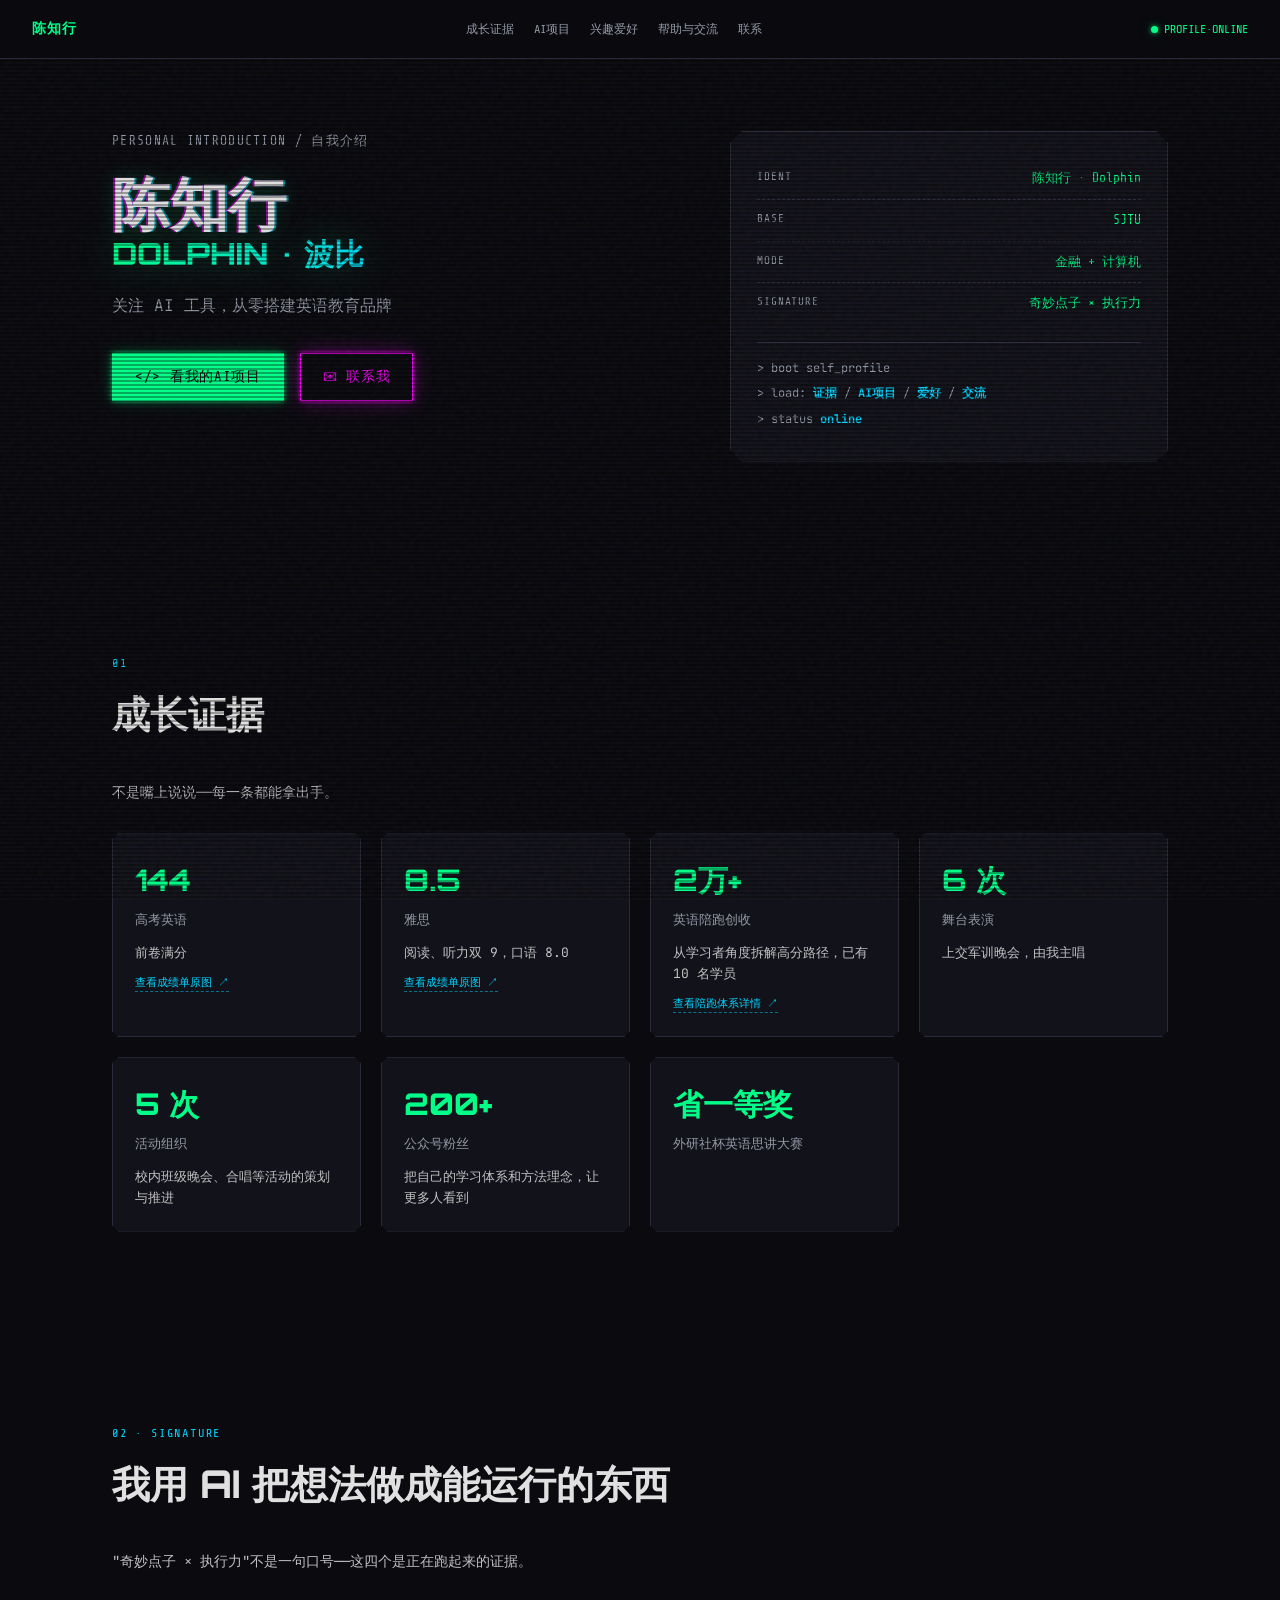
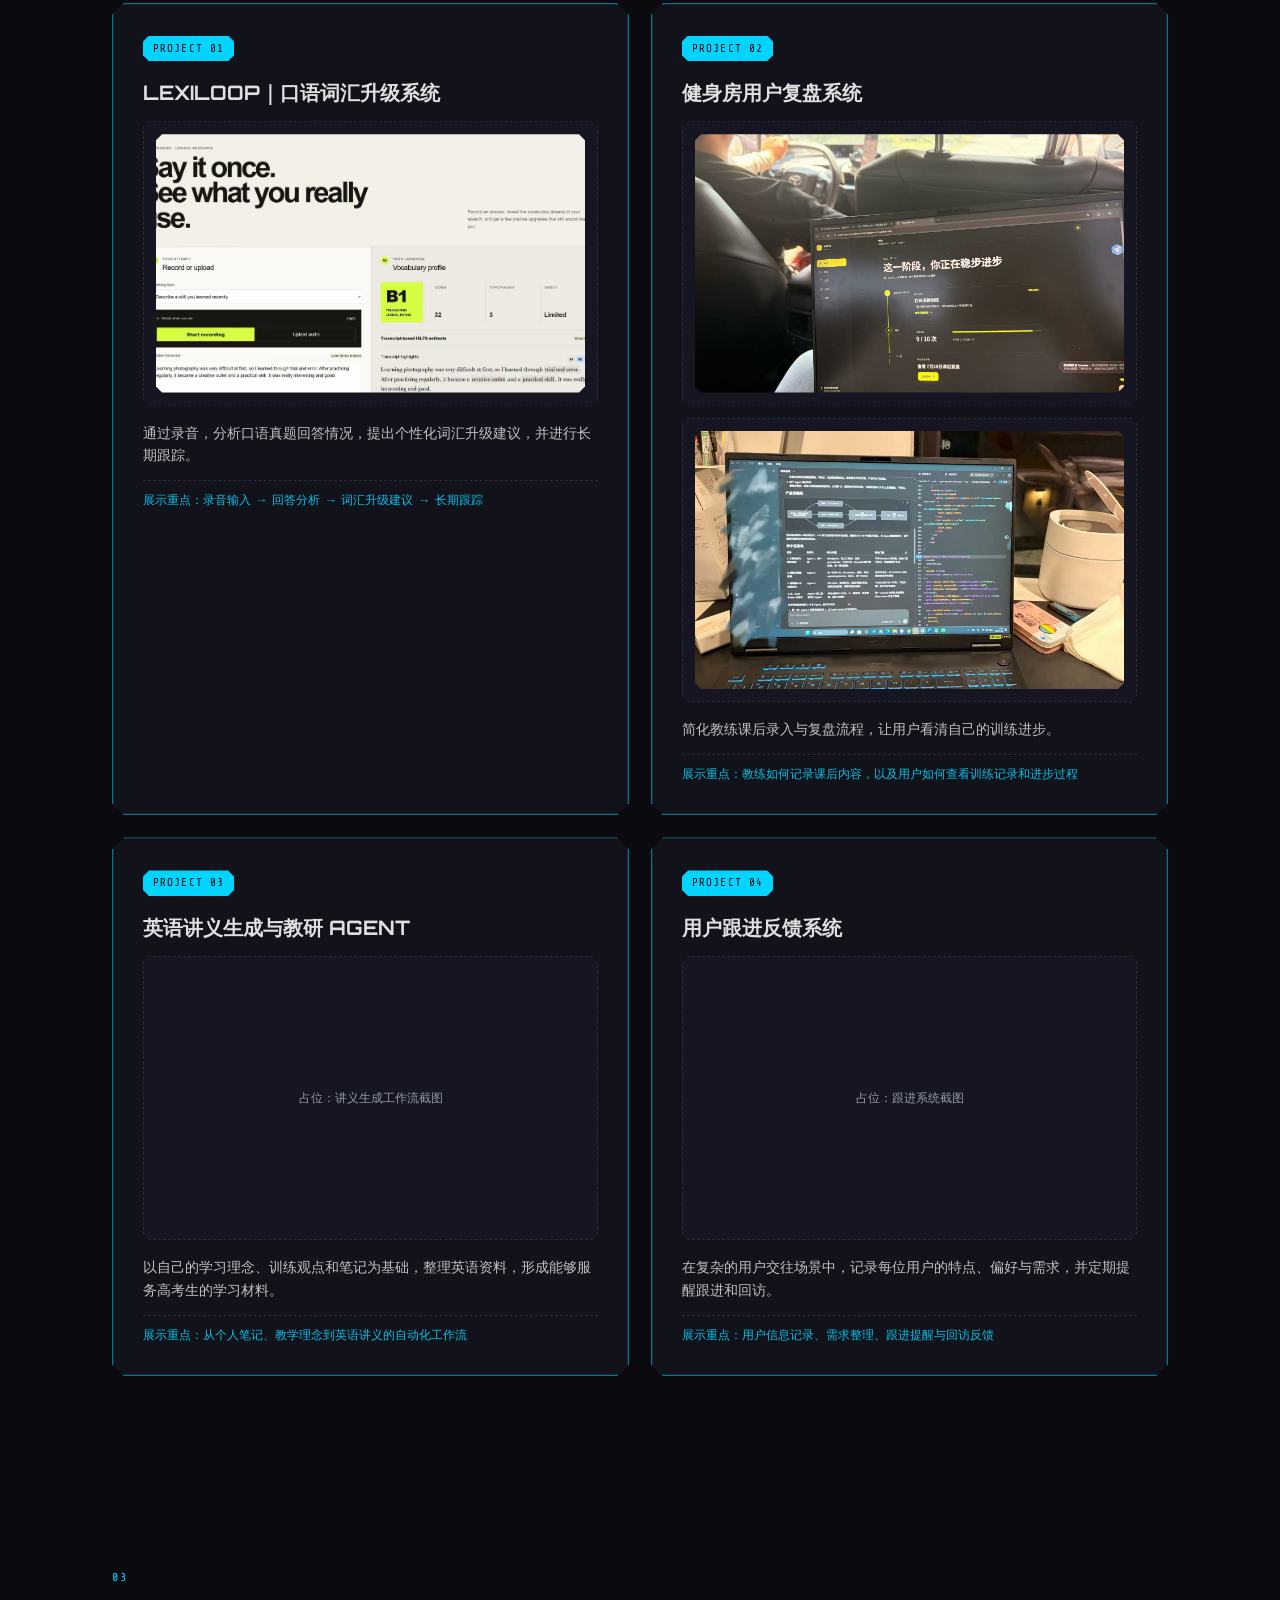
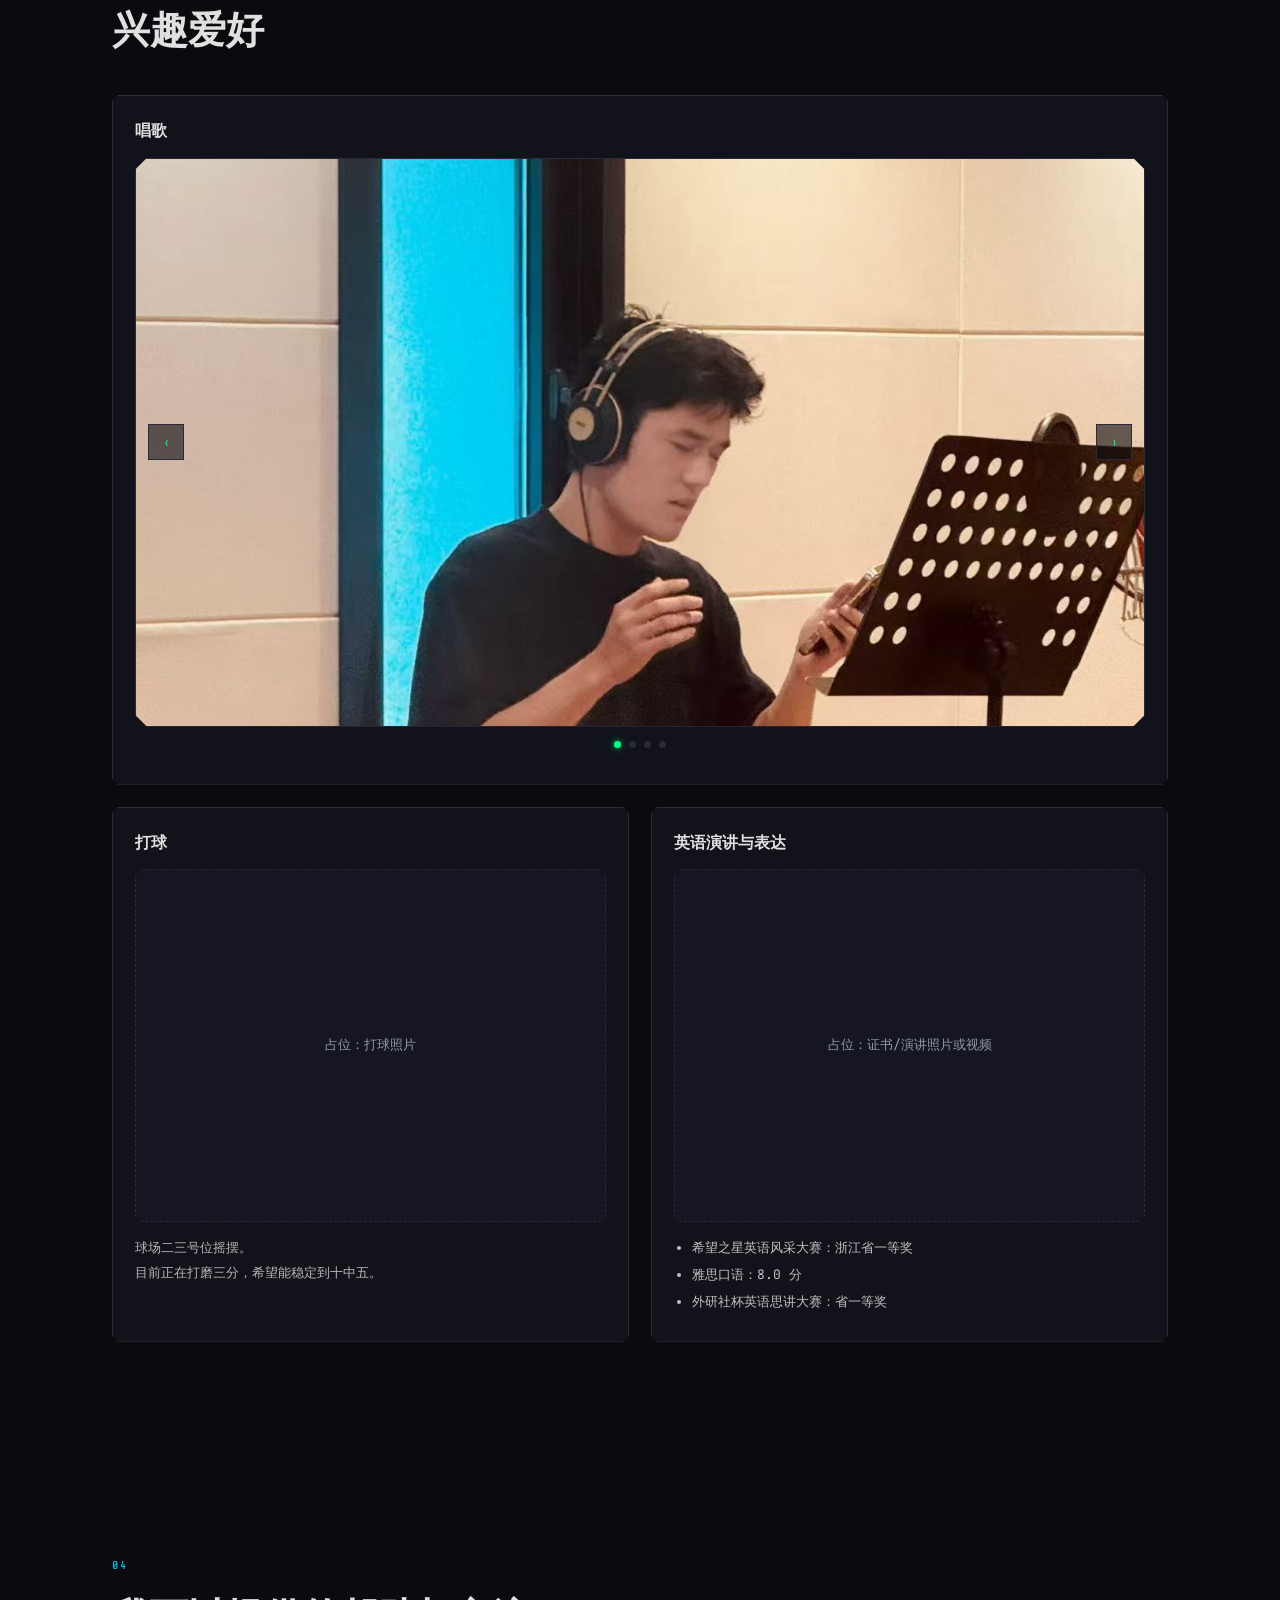
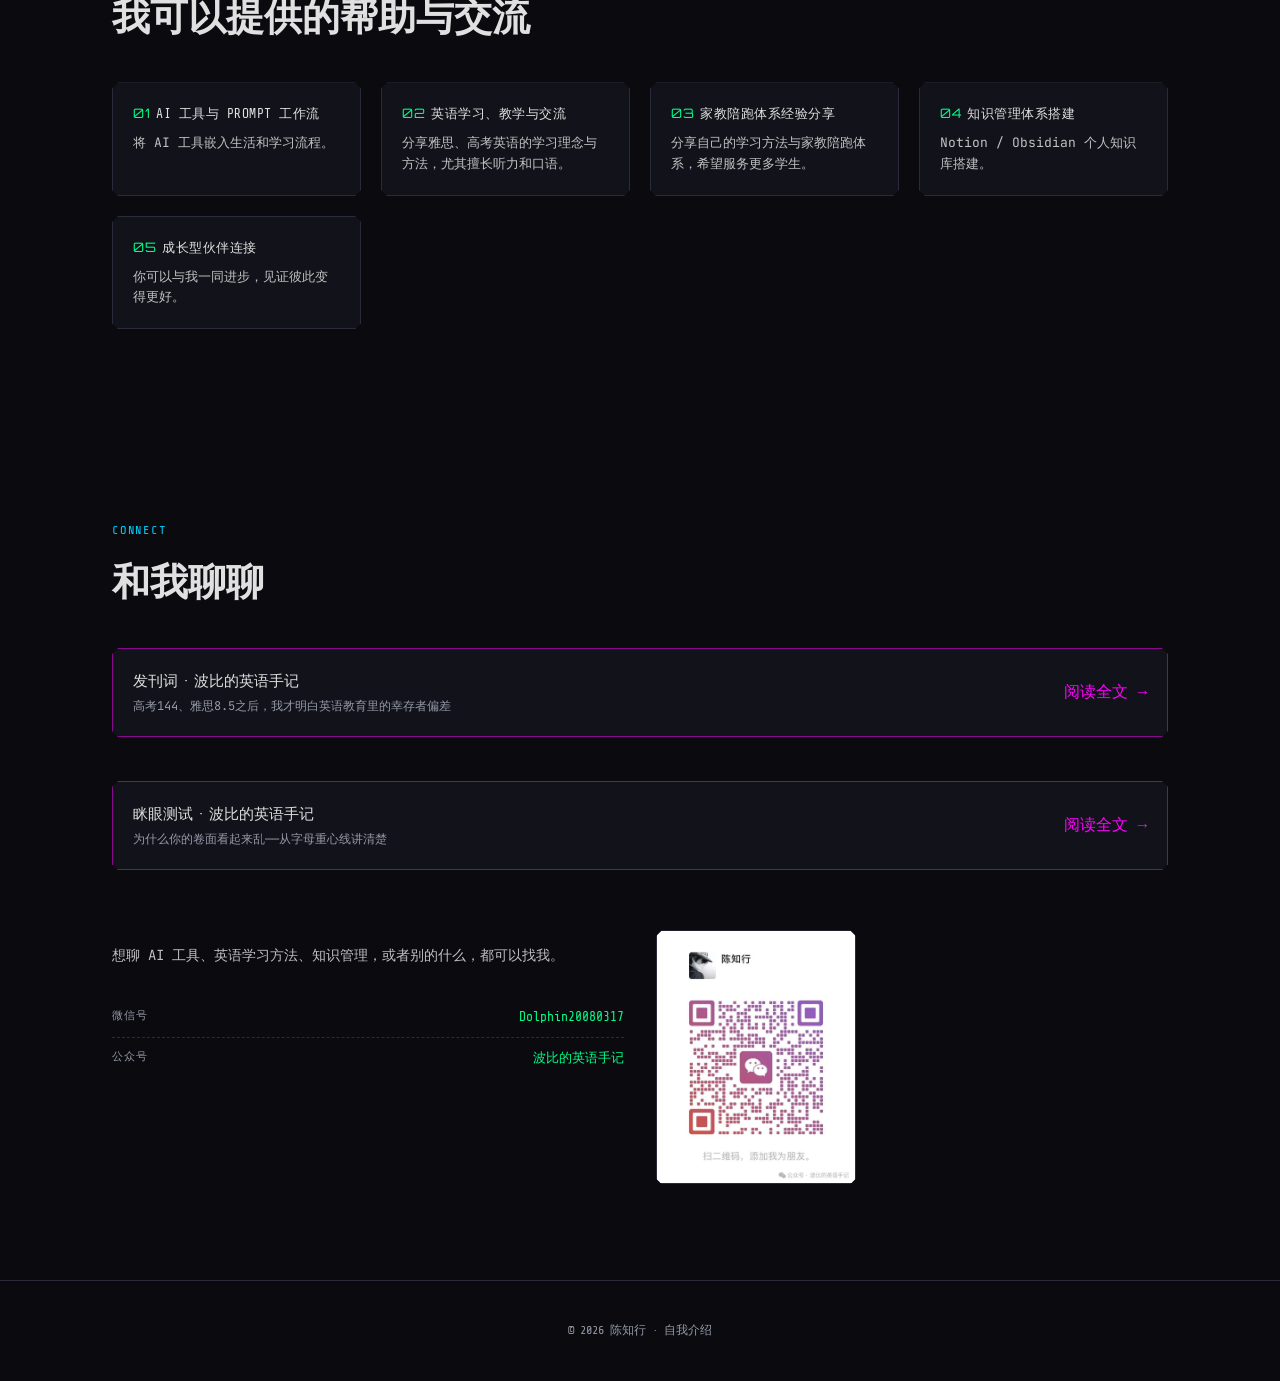
==== commit 2579d5c3: "fix: 首屏进场改纯CSS动画，不再依赖JS/IntersectionObserver 测试时发现首屏内容(h1/lead/按钮/HUD卡片)靠JS加in-view类触发CSS transition" ====
--- a/index.html
+++ b/index.html
@@ -26,18 +26,18 @@
 
 <section class="hero">
   <div>
-    <div class="hero-eyebrow flicker reveal-slide">PERSONAL INTRODUCTION / 自我介绍</div>
-    <h1 class="reveal-slide">
+    <div class="hero-eyebrow flicker hero-enter" style="animation-delay:0ms">PERSONAL INTRODUCTION / 自我介绍</div>
+    <h1 class="hero-enter" style="animation-delay:90ms">
       <span class="cyber-glitch" data-text="陈知行">陈知行</span><br>
       <span class="text-gradient flicker signature-line" id="tagline">Dolphin · 波比</span>
     </h1>
-    <p class="lead reveal-slide" id="intro-line">关注 AI 工具，从零搭建英语教育品牌。从高校学习者，逐步成长为 AI + 英语 + 项目实践者。</p>
-    <div class="cta-row reveal-slide">
+    <p class="lead hero-enter" id="intro-line" style="animation-delay:180ms">关注 AI 工具，从零搭建英语教育品牌。从高校学习者，逐步成长为 AI + 英语 + 项目实践者。</p>
+    <div class="cta-row hero-enter" style="animation-delay:270ms">
       <a href="#ai" class="btn btn-primary">&lt;/&gt; 看我的AI项目</a>
       <a href="#contact" class="btn btn-outline">✉ 联系我</a>
     </div>
   </div>
-  <div class="cyber-card reveal-slide">
+  <div class="cyber-card hero-enter" style="animation-delay:360ms">
     <div class="hud">
       <div class="hud-row"><span>IDENT</span><span>陈知行 · Dolphin</span></div>
       <div class="hud-row"><span>BASE</span><span>SJTU</span></div>
@@ -53,8 +53,8 @@
 </section>
 
 <section id="evidence">
-  <div class="section-eyebrow flicker reveal-slide">01</div>
-  <h2 class="section-title reveal-slide">成长证据</h2>
+  <div class="section-eyebrow flicker reveal-scroll">01</div>
+  <h2 class="section-title reveal-scroll">成长证据</h2>
   <p class="track-note">不是嘴上说说——每一条都能拿出手。</p>
   <div class="grid-evidence">
     <div class="stat-card">
@@ -99,8 +99,8 @@
 </section>
 
 <section id="ai">
-  <div class="section-eyebrow flicker reveal-slide">02 · SIGNATURE</div>
-  <h2 class="section-title reveal-slide">我用 AI 把想法做成能运行的东西</h2>
+  <div class="section-eyebrow flicker reveal-scroll">02 · SIGNATURE</div>
+  <h2 class="section-title reveal-scroll">我用 AI 把想法做成能运行的东西</h2>
   <p class="track-note">"奇妙点子 × 执行力"不是一句口号——这四个是正在跑起来的证据。</p>
   <div class="grid2">
     <div class="signature-card">
@@ -136,8 +136,8 @@
 </section>
 
 <section id="hobbies">
-  <div class="section-eyebrow flicker reveal-slide">03</div>
-  <h2 class="section-title reveal-slide">兴趣爱好</h2>
+  <div class="section-eyebrow flicker reveal-scroll">03</div>
+  <h2 class="section-title reveal-scroll">兴趣爱好</h2>
 
   <div class="grid2" style="margin-bottom:22px;">
     <div class="hobby-card" style="grid-column: 1 / -1;">
@@ -175,8 +175,8 @@
 </section>
 
 <section id="help">
-  <div class="section-eyebrow flicker reveal-slide">04</div>
-  <h2 class="section-title reveal-slide">我可以提供的帮助与交流</h2>
+  <div class="section-eyebrow flicker reveal-scroll">04</div>
+  <h2 class="section-title reveal-scroll">我可以提供的帮助与交流</h2>
   <div class="help-grid">
     <div class="help-item"><span class="h-title"><span class="h-num">01</span>AI 工具与 Prompt 工作流</span>将 AI 工具嵌入生活和学习流程。</div>
     <div class="help-item"><span class="h-title"><span class="h-num">02</span>英语学习、教学与交流</span>分享雅思、高考英语的学习理念与方法，尤其擅长听力和口语。</div>
@@ -187,8 +187,8 @@
 </section>
 
 <section id="contact">
-  <div class="section-eyebrow flicker reveal-slide">CONNECT</div>
-  <h2 class="section-title reveal-slide">和我聊聊</h2>
+  <div class="section-eyebrow flicker reveal-scroll">CONNECT</div>
+  <h2 class="section-title reveal-scroll">和我聊聊</h2>
 
   <div class="article-list">
     <a class="doc-link-card" href="article.html">
--- a/theme.css
+++ b/theme.css
@@ -230,15 +230,23 @@
     .stat-card, .signature-card{ transition:none; opacity:1; transform:none; }
     .flicker, .status-dot, .btn{ animation:none; }
     .type-caret{ display:none; }
-    .reveal-slide{ opacity:1 !important; transform:none !important; }
-  }
-
-  /* 平滑滑入展示：首屏元素 + 各板块标题进场都用这个 */
-  .reveal-slide{
+    .hero-enter{ opacity:1 !important; transform:none !important; animation:none !important; }
+    .reveal-scroll{ opacity:1 !important; transform:none !important; }
+  }
+
+  /* 首屏进场：纯CSS动画，不依赖JS/IntersectionObserver——JS万一卡住也保证首屏一定可见 */
+  @keyframes hero-enter-kf{ to{ opacity:1; transform: translateX(0) skewX(0); } }
+  .hero-enter{
+    opacity: 0; transform: translateX(-24px) skewX(-6deg);
+    animation: hero-enter-kf .7s cubic-bezier(.4,0,.2,1) forwards;
+  }
+
+  /* 滚动进场：各板块标题滚动到可视区域时触发（JS驱动，app.js里有兜底超时） */
+  .reveal-scroll{
     opacity: 0; transform: translateX(-24px) skewX(-6deg);
     transition: opacity .7s cubic-bezier(.4,0,.2,1), transform .7s cubic-bezier(.4,0,.2,1);
   }
-  .reveal-slide.in-view{ opacity: 1; transform: translateX(0) skewX(0); }
+  .reveal-scroll.in-view{ opacity: 1; transform: translateX(0) skewX(0); }
 
   /* 成长证据：数量不固定，用 auto-fit 自适应 */
   .grid-evidence{ display:grid; grid-template-columns: repeat(auto-fit, minmax(220px, 1fr)); gap: 20px; }
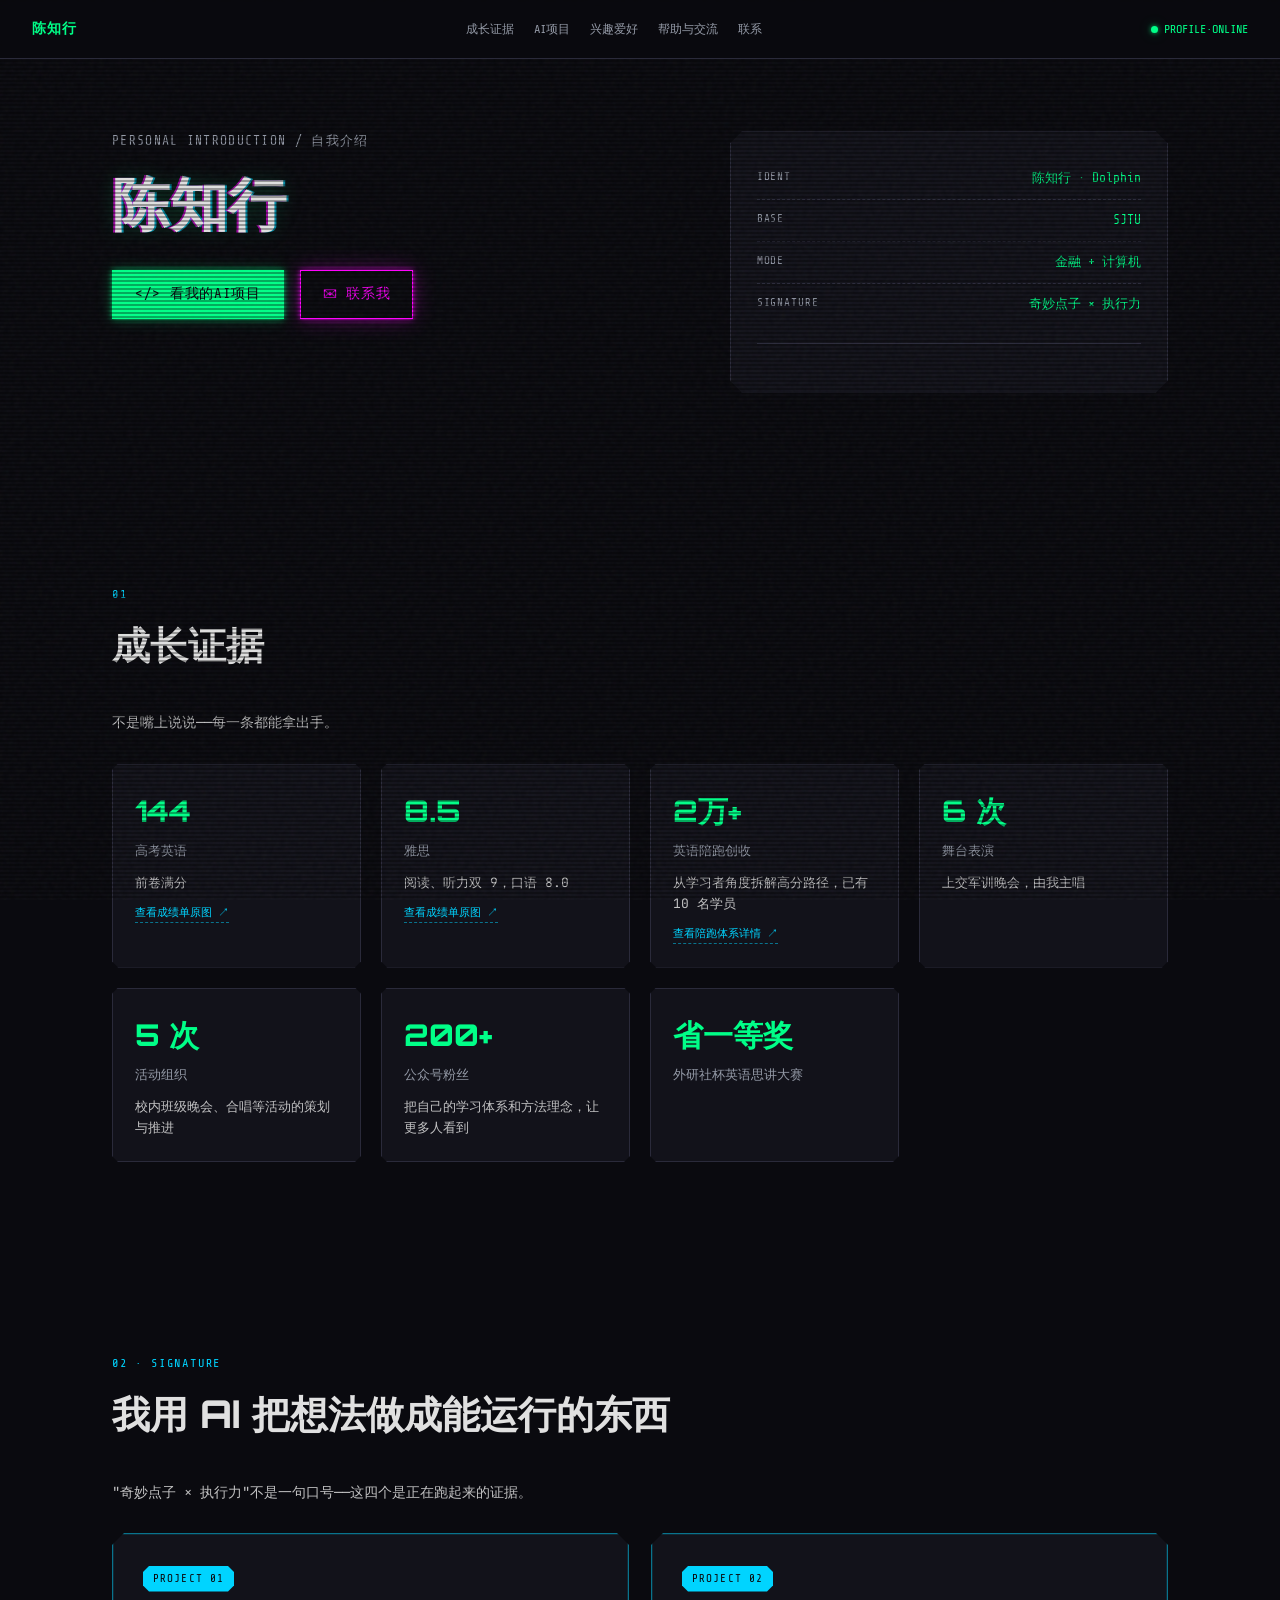
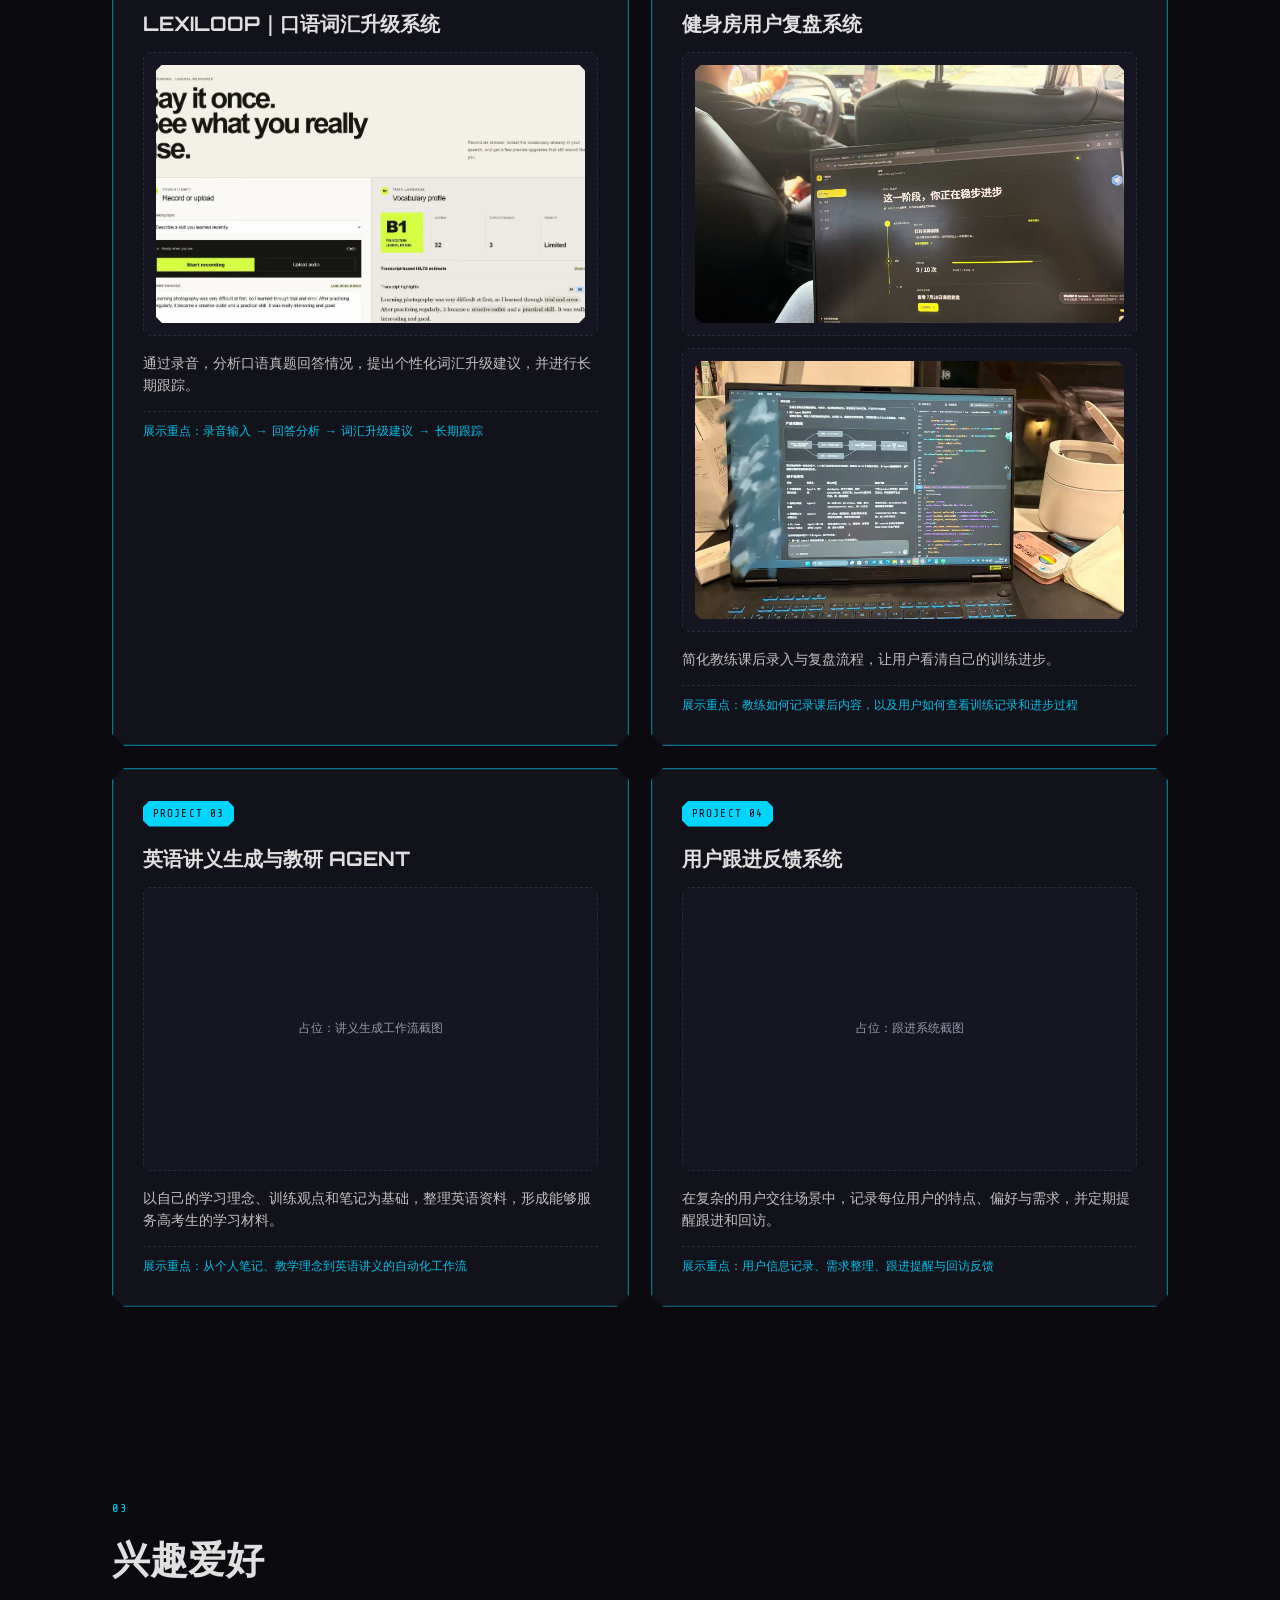
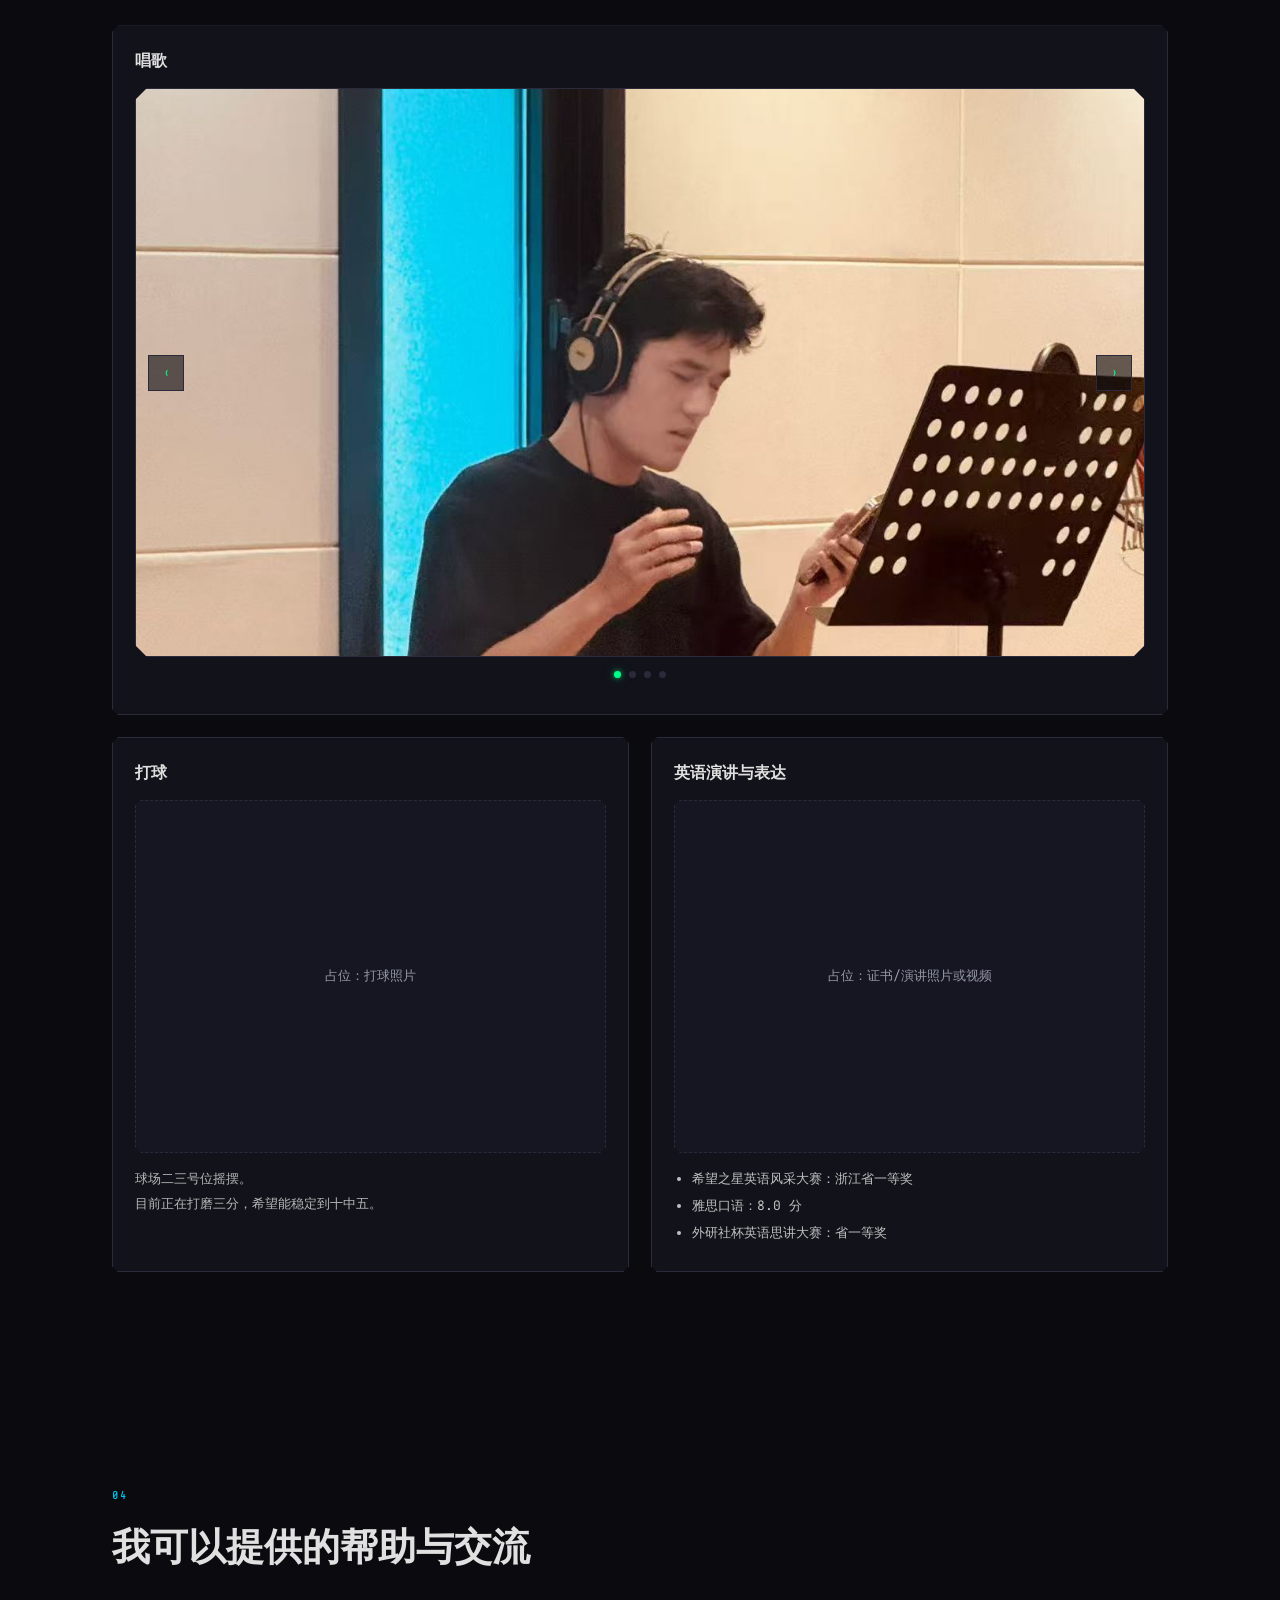
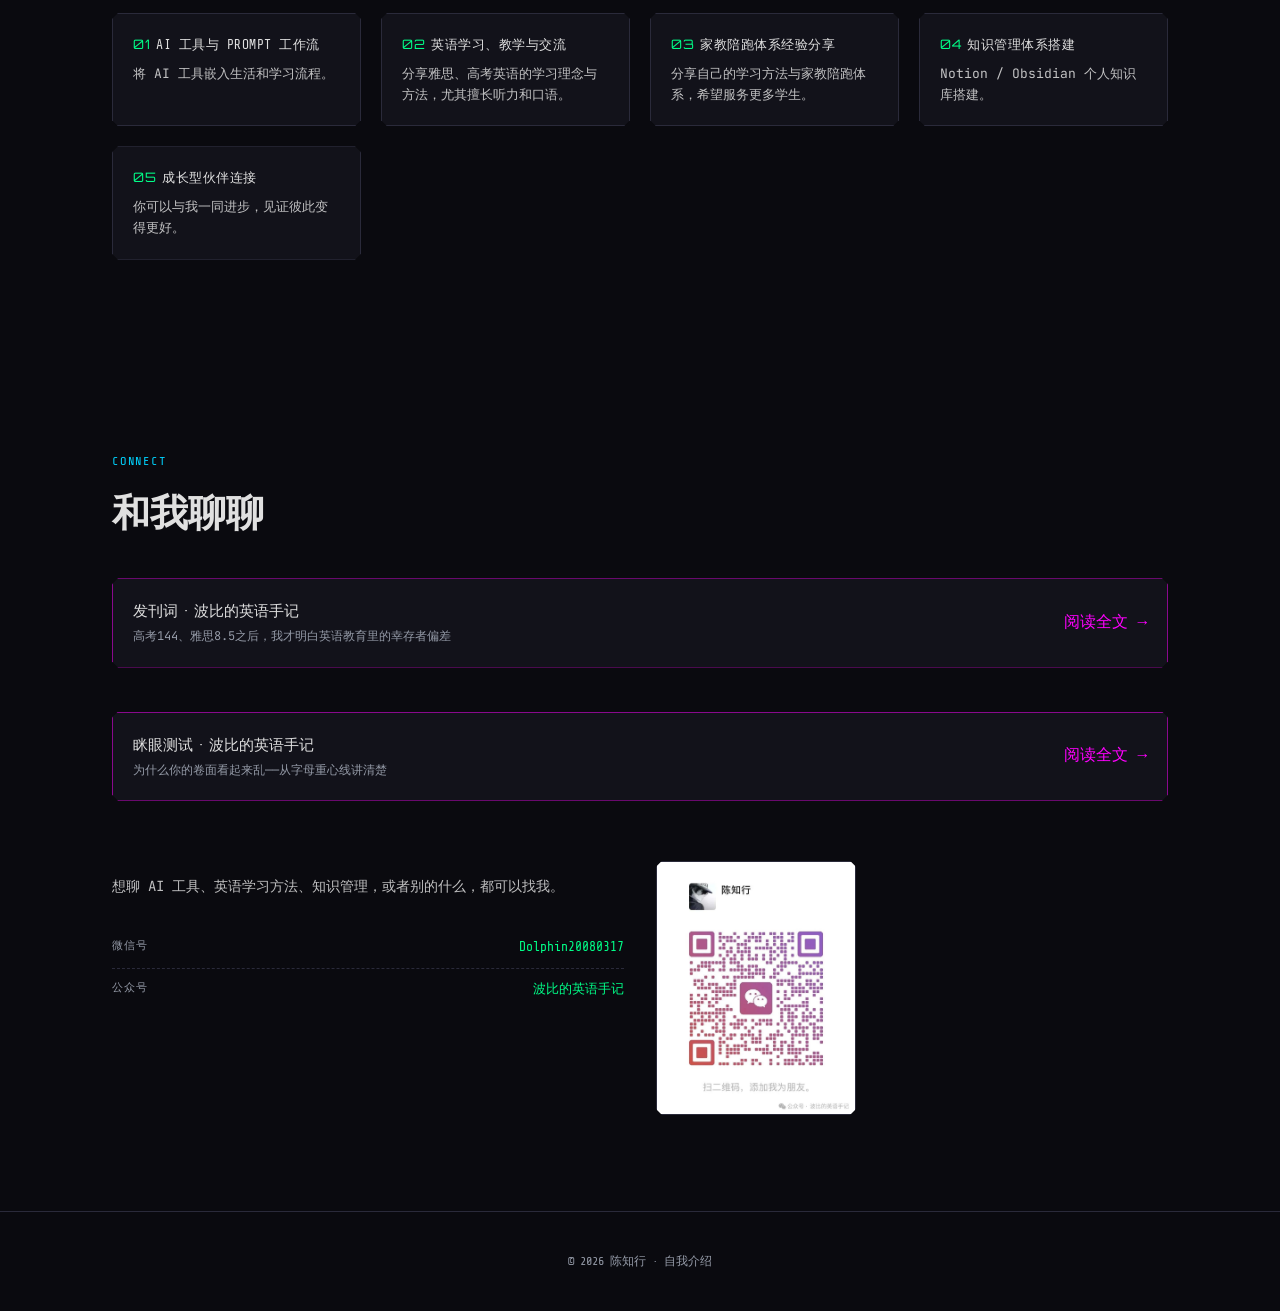
==== commit 37faf82f: "fix: 修复打字机被首屏进场动效覆盖的问题，进场效果对齐参考站 - 根因：打字机在900ms后才清空文字重打，但首屏淡入在700ms前就已经   把完整文字显示出来了，导致"先闪出完整文字、再清空重" ====
--- a/index.html
+++ b/index.html
@@ -27,7 +27,7 @@
 <section class="hero">
   <div>
     <div class="hero-eyebrow flicker hero-enter" style="animation-delay:0ms">PERSONAL INTRODUCTION / 自我介绍</div>
-    <h1 class="hero-enter" style="animation-delay:90ms">
+    <h1 class="hero-enter-title" style="animation-delay:90ms">
       <span class="cyber-glitch" data-text="陈知行">陈知行</span><br>
       <span class="text-gradient flicker signature-line" id="tagline">Dolphin · 波比</span>
     </h1>
--- a/theme.css
+++ b/theme.css
@@ -230,16 +230,24 @@
     .stat-card, .signature-card{ transition:none; opacity:1; transform:none; }
     .flicker, .status-dot, .btn{ animation:none; }
     .type-caret{ display:none; }
-    .hero-enter{ opacity:1 !important; transform:none !important; animation:none !important; }
+    .hero-enter, .hero-enter-title{ opacity:1 !important; transform:none !important; animation:none !important; }
     .reveal-scroll{ opacity:1 !important; transform:none !important; }
   }
 
-  /* 首屏进场：纯CSS动画，不依赖JS/IntersectionObserver——JS万一卡住也保证首屏一定可见 */
-  @keyframes hero-enter-kf{ to{ opacity:1; transform: translateX(0) skewX(0); } }
+  /* 首屏进场：纯CSS动画，不依赖JS/IntersectionObserver——JS万一卡住也保证首屏一定可见
+     参照对标站的实际写法：大部分元素是简单的上浮淡入(translateY)，
+     只有主标题用了更戏剧化的skew歪斜效果，不是所有元素都做成倾斜 */
+  @keyframes hero-enter-kf{ to{ opacity:1; transform: translateY(0); } }
   .hero-enter{
-    opacity: 0; transform: translateX(-24px) skewX(-6deg);
-    animation: hero-enter-kf .7s cubic-bezier(.4,0,.2,1) forwards;
-  }
+    opacity: 0; transform: translateY(16px);
+    animation: hero-enter-kf .6s cubic-bezier(.4,0,.2,1) forwards;
+  }
+  @keyframes hero-enter-title-kf{ to{ opacity:1; transform: translateX(0) skewX(0); } }
+  .hero-enter-title{
+    opacity: 0; transform: translateX(-16px) skewX(-7deg);
+    animation: hero-enter-title-kf .6s cubic-bezier(.4,0,.2,1) forwards;
+  }
+
 
   /* 滚动进场：各板块标题滚动到可视区域时触发（JS驱动，app.js里有兜底超时） */
   .reveal-scroll{
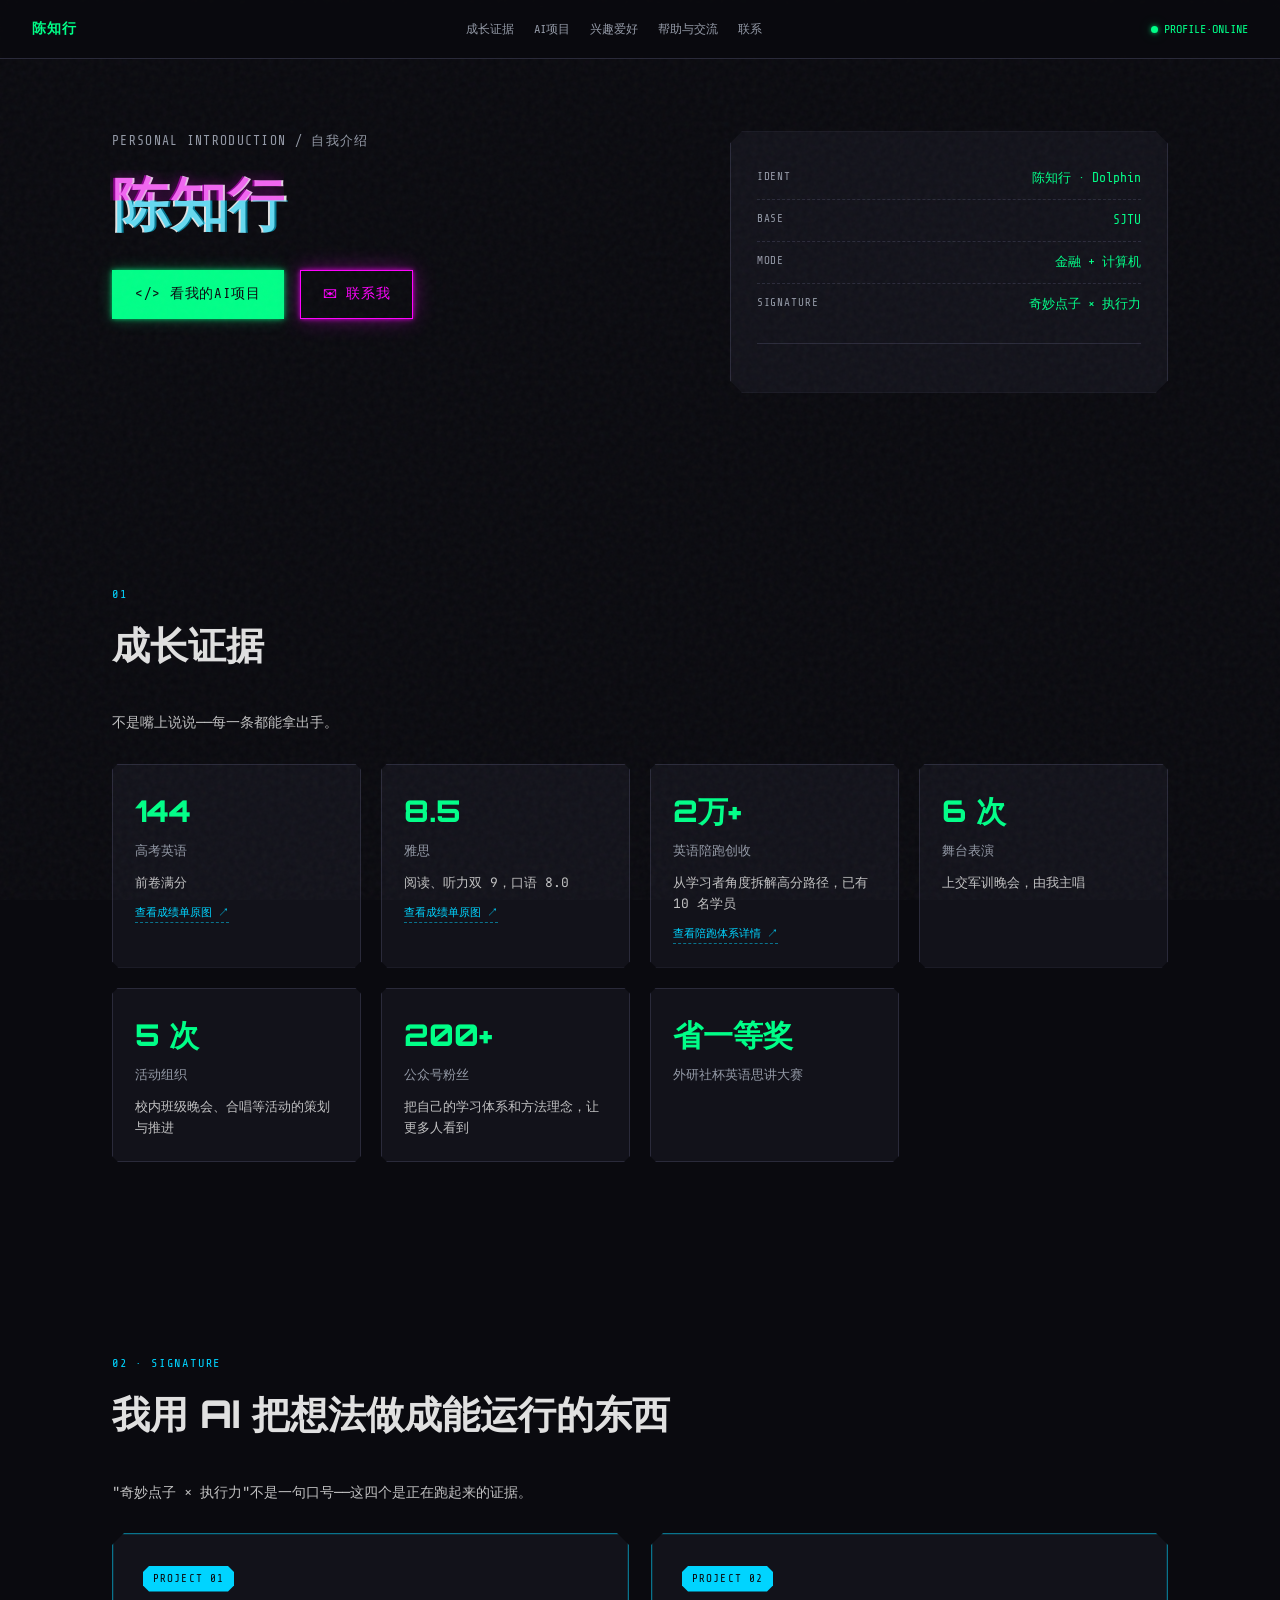
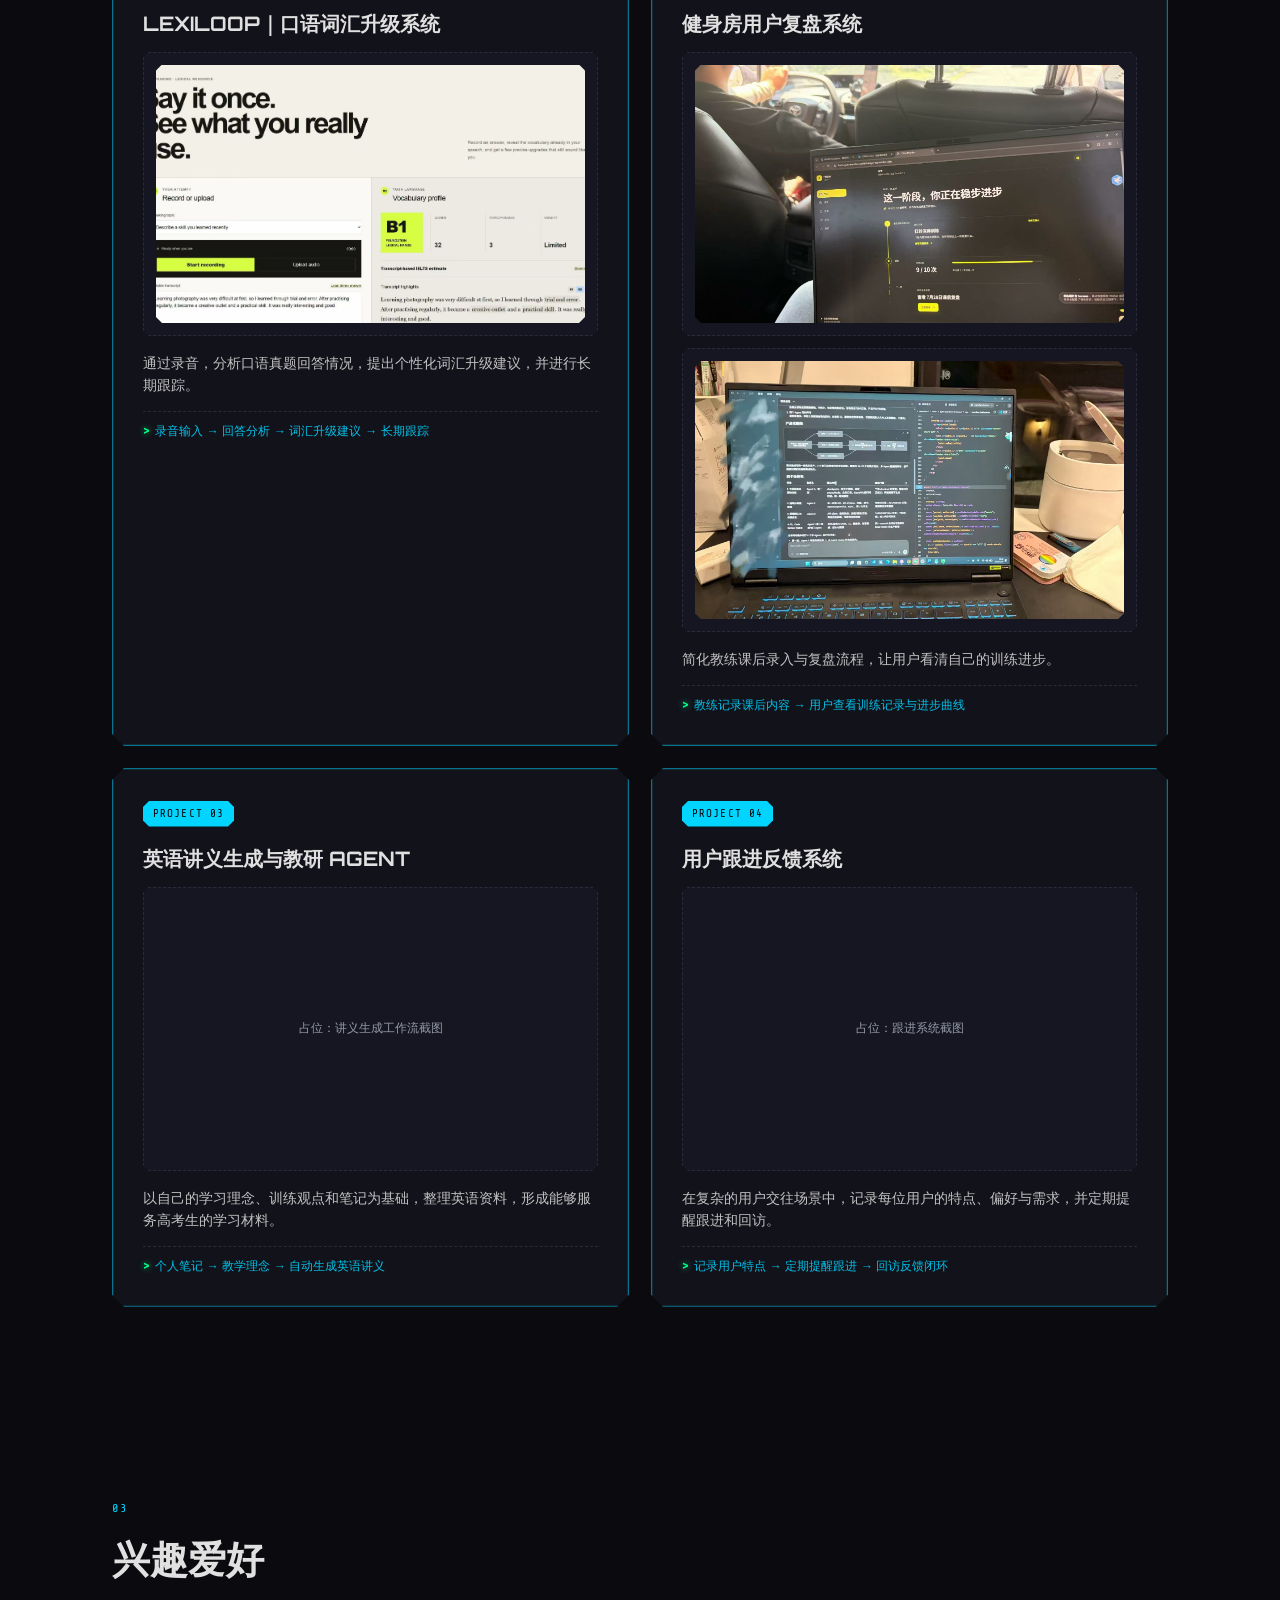
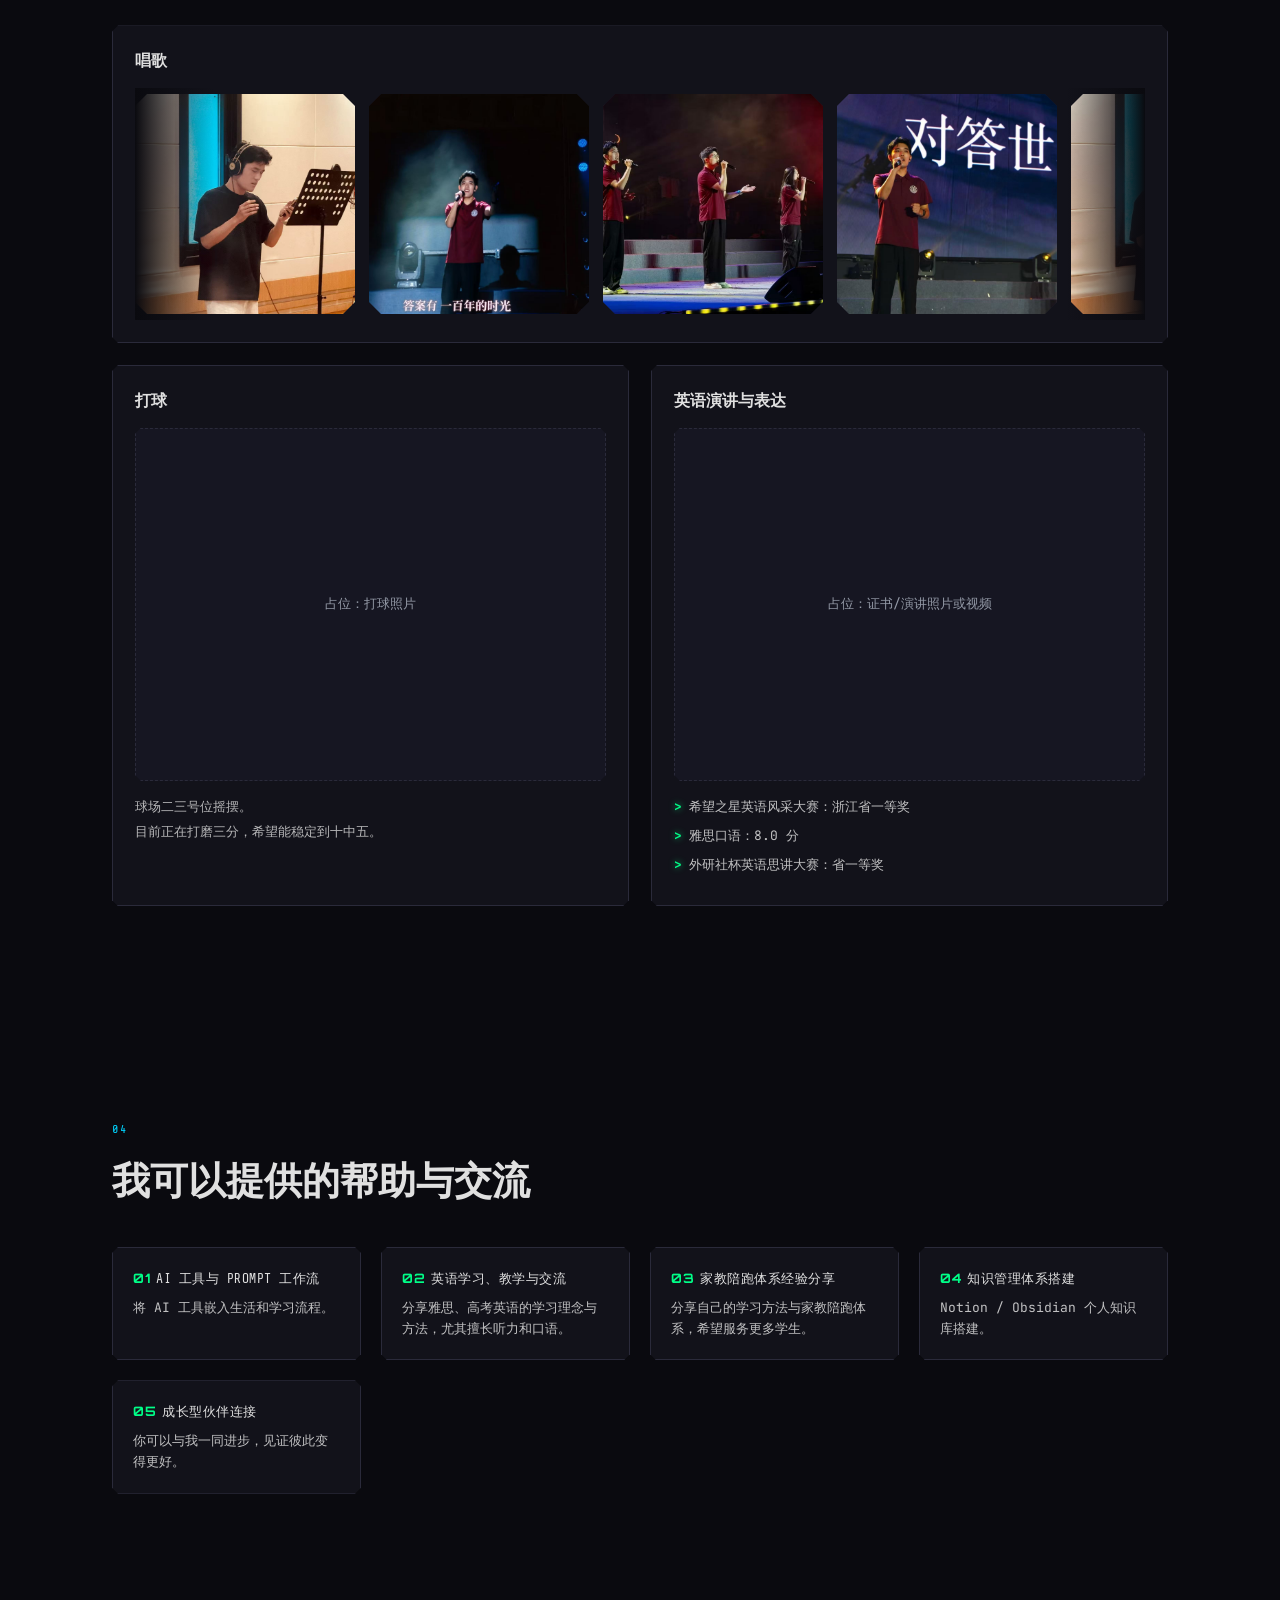
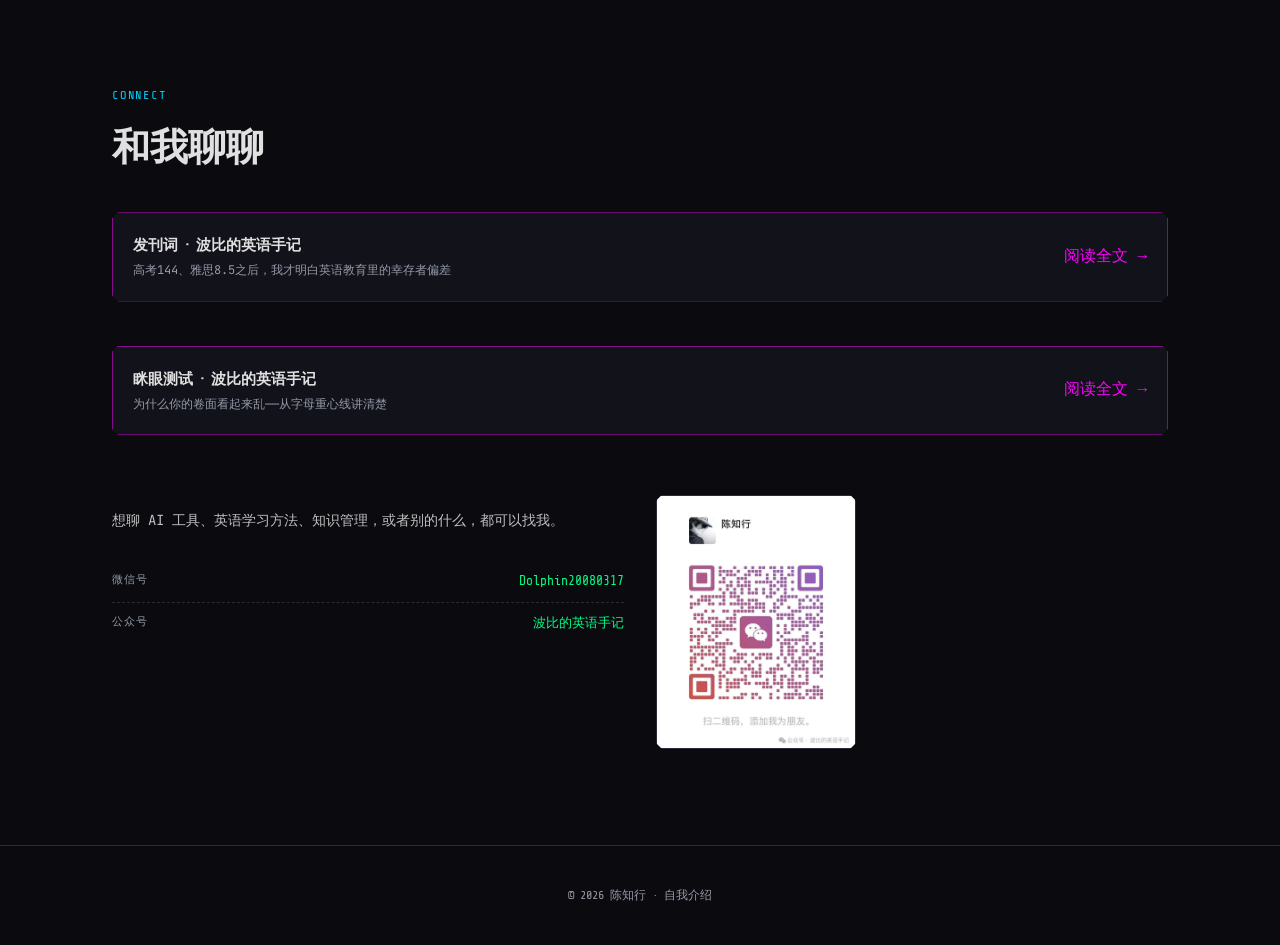
==== commit ebaaab73: "feat: 大轮客户反馈整改——移动端交互/去扫描线/去AI味文案/参考站同款特效 - 移动端：卡片/按钮/图片的发光效果补上 :active，不再只有electron鼠标hover才有 - 删除背景" ====
--- a/index.html
+++ b/index.html
@@ -10,7 +10,6 @@
 <body>
 
 <div class="noise-overlay"></div>
-<div class="scanline-overlay"></div>
 
 <header>
   <div class="logo"><b>陈知行</b></div>
@@ -28,7 +27,7 @@
   <div>
     <div class="hero-eyebrow flicker hero-enter" style="animation-delay:0ms">PERSONAL INTRODUCTION / 自我介绍</div>
     <h1 class="hero-enter-title" style="animation-delay:90ms">
-      <span class="cyber-glitch" data-text="陈知行">陈知行</span><br>
+      <span class="cyber-glitch-line" data-text="陈知行">陈知行</span><br>
       <span class="text-gradient flicker signature-line" id="tagline">Dolphin · 波比</span>
     </h1>
     <p class="lead hero-enter" id="intro-line" style="animation-delay:180ms">关注 AI 工具，从零搭建英语教育品牌。从高校学习者，逐步成长为 AI + 英语 + 项目实践者。</p>
@@ -45,9 +44,9 @@
       <div class="hud-row"><span>SIGNATURE</span><span>奇妙点子 × 执行力</span></div>
     </div>
     <div class="hud-log">
-      <div class="type-line">&gt; boot self_profile</div>
-      <div class="type-line">&gt; load: <b>证据</b> / <b>AI项目</b> / <b>爱好</b> / <b>交流</b></div>
-      <div class="type-line">&gt; status <b>online</b></div>
+      <div class="type-line"><span class="gt">&gt;</span> boot self_profile</div>
+      <div class="type-line"><span class="gt">&gt;</span> load: <b>证据</b> / <b>AI项目</b> / <b>爱好</b> / <b>交流</b></div>
+      <div class="type-line"><span class="gt">&gt;</span> status <b>online</b></div>
     </div>
   </div>
 </section>
@@ -58,35 +57,35 @@
   <p class="track-note">不是嘴上说说——每一条都能拿出手。</p>
   <div class="grid-evidence">
     <div class="stat-card">
-      <div class="stat-num">144</div>
+      <div class="stat-num"><span class="count-up" data-target="144" data-decimals="0">0</span></div>
       <div class="stat-label">高考英语</div>
       <div class="stat-detail">前卷满分</div>
       <a class="proof-link" href="images/gaokao-score.jpg" target="_blank" rel="noopener">查看成绩单原图 ↗</a>
     </div>
     <div class="stat-card">
-      <div class="stat-num">8.5</div>
+      <div class="stat-num"><span class="count-up" data-target="8.5" data-decimals="1">0.0</span></div>
       <div class="stat-label">雅思</div>
       <div class="stat-detail">阅读、听力双 9，口语 8.0</div>
       <a class="proof-link" href="images/ielts-score.jpg" target="_blank" rel="noopener">查看成绩单原图 ↗</a>
     </div>
     <div class="stat-card">
-      <div class="stat-num">2万+</div>
+      <div class="stat-num"><span class="count-up" data-target="2" data-decimals="0">0</span>万+</div>
       <div class="stat-label">英语陪跑创收</div>
       <div class="stat-detail">从学习者角度拆解高分路径，已有 10 名学员</div>
       <a class="proof-link" href="images/corelab-flyer.jpg" target="_blank" rel="noopener">查看陪跑体系详情 ↗</a>
     </div>
     <div class="stat-card">
-      <div class="stat-num">6 次</div>
+      <div class="stat-num"><span class="count-up" data-target="6" data-decimals="0">0</span> 次</div>
       <div class="stat-label">舞台表演</div>
       <div class="stat-detail">上交军训晚会，由我主唱</div>
     </div>
     <div class="stat-card">
-      <div class="stat-num">5 次</div>
+      <div class="stat-num"><span class="count-up" data-target="5" data-decimals="0">0</span> 次</div>
       <div class="stat-label">活动组织</div>
       <div class="stat-detail">校内班级晚会、合唱等活动的策划与推进</div>
     </div>
     <div class="stat-card">
-      <div class="stat-num">200+</div>
+      <div class="stat-num"><span class="count-up" data-target="200" data-decimals="0">0</span>+</div>
       <div class="stat-label">公众号粉丝</div>
       <div class="stat-detail">把自己的学习体系和方法理念，让更多人看到</div>
     </div>
@@ -108,7 +107,7 @@
       <h3>lexiloop｜口语词汇升级系统</h3>
       <div class="project-shot"><img src="images/lexiloop.jpg" alt="lexiloop 产品界面"></div>
       <p>通过录音，分析口语真题回答情况，提出个性化词汇升级建议，并进行长期跟踪。</p>
-      <div class="project-note">展示重点：录音输入 → 回答分析 → 词汇升级建议 → 长期跟踪</div>
+      <div class="gt-line"><span class="gt">&gt;</span> 录音输入 → 回答分析 → 词汇升级建议 → 长期跟踪</div>
     </div>
     <div class="signature-card">
       <span class="signature-badge">PROJECT 02</span>
@@ -116,21 +115,21 @@
       <div class="project-shot"><img src="images/gym-app.jpg" alt="健身房用户复盘系统界面"></div>
       <div class="project-shot" style="margin-top:-4px;"><img src="images/gym-dev.jpg" alt="开发过程"></div>
       <p>简化教练课后录入与复盘流程，让用户看清自己的训练进步。</p>
-      <div class="project-note">展示重点：教练如何记录课后内容，以及用户如何查看训练记录和进步过程</div>
+      <div class="gt-line"><span class="gt">&gt;</span> 教练记录课后内容 → 用户查看训练记录与进步曲线</div>
     </div>
     <div class="signature-card">
       <span class="signature-badge">PROJECT 03</span>
       <h3>英语讲义生成与教研 Agent</h3>
       <div class="project-shot">占位：讲义生成工作流截图</div>
       <p>以自己的学习理念、训练观点和笔记为基础，整理英语资料，形成能够服务高考生的学习材料。</p>
-      <div class="project-note">展示重点：从个人笔记、教学理念到英语讲义的自动化工作流</div>
+      <div class="gt-line"><span class="gt">&gt;</span> 个人笔记 → 教学理念 → 自动生成英语讲义</div>
     </div>
     <div class="signature-card">
       <span class="signature-badge">PROJECT 04</span>
       <h3>用户跟进反馈系统</h3>
       <div class="project-shot">占位：跟进系统截图</div>
       <p>在复杂的用户交往场景中，记录每位用户的特点、偏好与需求，并定期提醒跟进和回访。</p>
-      <div class="project-note">展示重点：用户信息记录、需求整理、跟进提醒与回访反馈</div>
+      <div class="gt-line"><span class="gt">&gt;</span> 记录用户特点 → 定期提醒跟进 → 回访反馈闭环</div>
     </div>
   </div>
 </section>
@@ -142,17 +141,18 @@
   <div class="grid2" style="margin-bottom:22px;">
     <div class="hobby-card" style="grid-column: 1 / -1;">
       <h3>唱歌</h3>
-      <div class="carousel">
-        <div class="carousel-track">
-          <div class="carousel-slide"><img src="images/singing-1.jpg" alt="录音棚"></div>
-          <div class="carousel-slide"><img src="images/singing-2.jpg" alt="舞台演唱"></div>
-          <div class="carousel-slide"><img src="images/singing-3.jpg" alt="合唱表演"></div>
-          <div class="carousel-slide"><img src="images/singing-4.jpg" alt="舞台演唱"></div>
+      <div class="photo-marquee">
+        <div class="photo-track">
+          <div class="photo-frame"><img src="images/singing-1.jpg" alt="录音棚"></div>
+          <div class="photo-frame"><img src="images/singing-2.jpg" alt="舞台演唱"></div>
+          <div class="photo-frame"><img src="images/singing-3.jpg" alt="合唱表演"></div>
+          <div class="photo-frame"><img src="images/singing-4.jpg" alt="舞台演唱"></div>
+          <div class="photo-frame" aria-hidden="true"><img src="images/singing-1.jpg" alt=""></div>
+          <div class="photo-frame" aria-hidden="true"><img src="images/singing-2.jpg" alt=""></div>
+          <div class="photo-frame" aria-hidden="true"><img src="images/singing-3.jpg" alt=""></div>
+          <div class="photo-frame" aria-hidden="true"><img src="images/singing-4.jpg" alt=""></div>
         </div>
-        <button class="carousel-btn prev" aria-label="上一张">‹</button>
-        <button class="carousel-btn next" aria-label="下一张">›</button>
-      </div>
-      <div class="carousel-dots"></div>
+      </div>
     </div>
 
     <div class="hobby-card">
@@ -223,6 +223,15 @@
   © 2026 陈知行 · 自我介绍
 </footer>
 
+<div class="lightbox" id="lightbox" aria-hidden="true">
+  <div class="lightbox-backdrop"></div>
+  <div class="lightbox-body">
+    <button class="lightbox-close" aria-label="关闭">✕</button>
+    <div class="lightbox-scroll"><img id="lightbox-img" src="" alt=""></div>
+    <div class="lightbox-hint">图片较长时可在窗口内上下滚动查看</div>
+  </div>
+</div>
+
 <script src="app.js"></script>
 </body>
 </html>
--- a/theme.css
+++ b/theme.css
@@ -37,11 +37,6 @@
     position: fixed; inset:0; pointer-events:none; z-index: 2; opacity:.07;
     background-image: url("data:image/svg+xml,%3Csvg viewBox='0 0 200 200' xmlns='http://www.w3.org/2000/svg'%3E%3Cfilter id='n'%3E%3CfeTurbulence type='fractalNoise' baseFrequency='0.8' numOctaves='3' stitchTiles='stitch'/%3E%3C/filter%3E%3Crect width='100%25' height='100%25' filter='url(%23n)' opacity='0.6'/%3E%3C/svg%3E");
   }
-  .scanline-overlay{
-    position: fixed; inset:0; pointer-events:none; z-index: 3;
-    background: repeating-linear-gradient(0deg, transparent, transparent 2px, rgb(0 0 0 / .32) 2px, rgb(0 0 0 / .32) 4px);
-    mix-blend-mode: multiply;
-  }
 
   a{ color: inherit; }
 
@@ -57,7 +52,7 @@
   .logo b{ color: rgb(var(--color-accent)); }
   nav{ display:flex; gap:20px; font-family: var(--font-ui); font-size: 12px; text-transform: uppercase; }
   nav a{ text-decoration:none; color: rgb(var(--color-muted-foreground)); transition: color .2s cubic-bezier(.4,0,.2,1), text-shadow .2s cubic-bezier(.4,0,.2,1); }
-  nav a:hover{ color: rgb(var(--color-accent)); text-shadow: 0 0 8px rgb(var(--color-accent) / .55); }
+  nav a:hover, nav a:active{ color: rgb(var(--color-accent)); text-shadow: 0 0 8px rgb(var(--color-accent) / .55); }
   .status-chip{
     font-family: var(--font-ui); font-size:12px; display:flex; align-items:center; gap:6px;
     color: rgb(var(--color-accent));
@@ -82,20 +77,37 @@
     font-size: clamp(2.2rem, 5vw, 3.6rem); line-height:1.15; margin:0 0 22px;
   }
   .signature-line{ font-size: clamp(1.3rem, 3vw, 1.9rem); }
-  .cyber-glitch{
-    position:relative; color: rgb(var(--color-foreground));
-    text-shadow: -2px 0 rgb(var(--color-accent-secondary) / .62), 2px 0 rgb(var(--color-accent-tertiary) / .62), 0 0 20px rgb(var(--color-accent) / .22);
-    animation: rgbShift 6s steps(2,end) infinite;
+  /* 名字闪烁：两层艺术字叠加(::before/::after 复制同一份文字)，一层带炫光，
+     平时几乎静止，每隔几秒有一次快速的错位抖动——不是持续的抖动 */
+  .cyber-glitch-line{ position:relative; color: rgb(var(--color-foreground)); display:inline-block; }
+  .cyber-glitch-line::before, .cyber-glitch-line::after{
+    content: attr(data-text); position:absolute; inset:0;
+    pointer-events:none; overflow:hidden; opacity:.55;
+  }
+  .cyber-glitch-line::before{
+    color: rgb(var(--color-accent-secondary));
+    transform: translate(-2px);
+    clip-path: inset(0 0 54% 0);
+    text-shadow: 0 0 14px rgb(var(--color-accent-secondary) / .65);
+    animation: glitchCut 5s steps(2,end) infinite;
+  }
+  .cyber-glitch-line::after{
+    color: rgb(var(--color-accent-tertiary));
+    transform: translate(2px);
+    clip-path: inset(46% 0 0 0);
+    animation: glitchCut 7s steps(2,end) infinite reverse;
+  }
+  @keyframes glitchCut{
+    0%, 84%, 100%{ transform: translate(0); }
+    86%{ transform: translate(-5px,2px) skew(8deg); }
+    88%{ transform: translate(4px,-1px) skew(-7deg); }
+    90%{ transform: translate(-2px,1px); }
   }
   .text-gradient{
     display:block;
     background: linear-gradient(90deg, rgb(var(--color-accent)), rgb(var(--color-accent-tertiary)), rgb(var(--color-accent-secondary)));
     -webkit-background-clip:text; background-clip:text; color:transparent;
     filter: drop-shadow(0 0 18px rgb(var(--color-accent) / .28));
-  }
-  @keyframes rgbShift{
-    0%,to{ text-shadow: -2px 0 rgb(var(--color-accent-secondary) / .62), 2px 0 rgb(var(--color-accent-tertiary) / .62), 0 0 20px rgb(var(--color-accent) / .22); }
-    50%{ text-shadow: 2px 0 rgb(var(--color-accent-secondary) / .62), -2px 0 rgb(var(--color-accent-tertiary) / .62), 0 0 20px rgb(var(--color-accent-tertiary) / .18); }
   }
   .hero p.lead{ font-size:16px; color: rgb(var(--color-muted-foreground)); max-width: 52ch; margin-bottom: 34px; }
   .cta-row{ display:flex; gap:16px; flex-wrap:wrap; }
@@ -116,7 +128,7 @@
     padding: 26px;
     transition: border-color .2s cubic-bezier(.4,0,.2,1), box-shadow .2s cubic-bezier(.4,0,.2,1), transform .2s cubic-bezier(.4,0,.2,1);
   }
-  .cyber-card:hover{ transform: translateY(-4px); border-color: rgb(var(--color-accent) / .7); box-shadow: var(--shadow-neon); }
+  .cyber-card:hover, .cyber-card:active{ transform: translateY(-4px); border-color: rgb(var(--color-accent) / .7); box-shadow: var(--shadow-neon); }
   .hud{ font-family: var(--font-ui); font-size: 13px; }
   .hud-row{ display:flex; justify-content:space-between; gap:16px; padding: 10px 0; border-bottom: 1px dashed rgb(var(--color-border)); }
   .hud-row:last-child{ border-bottom:none; }
@@ -126,6 +138,13 @@
   .hud-log div{ margin-bottom:6px; }
   .hud-log b{ color: rgb(var(--color-accent-tertiary)); }
 
+  /* 荧光绿的 “>” ——终端提示符风格，统一用在 HUD 日志/项目要点/列表前缀上 */
+  .gt{ color: rgb(var(--color-accent)); text-shadow: 0 0 6px rgb(var(--color-accent) / .7); font-weight:700; }
+  .gt-line{
+    font-family: var(--font-ui); font-size:12px; color: rgb(var(--color-accent-tertiary) / .9);
+    border-top: 1px dashed rgb(var(--color-border)); margin-top:14px; padding-top:10px;
+  }
+
   /* Grids */
   .grid3{ display:grid; grid-template-columns: repeat(3, 1fr); gap: 22px; }
   .grid2{ display:grid; grid-template-columns: repeat(2, 1fr); gap: 22px; }
@@ -136,7 +155,7 @@
     transition: opacity .6s ease, transform .35s cubic-bezier(.4,0,.2,1), border-color .2s cubic-bezier(.4,0,.2,1), box-shadow .2s cubic-bezier(.4,0,.2,1);
   }
   .stat-card.in-view{ opacity:1; transform: translateY(0); }
-  .stat-card:hover{ transform: translateY(-4px); border-color: rgb(var(--color-accent) / .7); box-shadow: var(--shadow-neon); }
+  .stat-card:hover, .stat-card:active{ transform: translateY(-4px); border-color: rgb(var(--color-accent) / .7); box-shadow: var(--shadow-neon); }
   .stat-num{ font-family: var(--font-display); font-weight:800; font-size: 30px; color: rgb(var(--color-accent)); }
   .stat-label{ font-size:13px; color: rgb(var(--color-muted-foreground)); margin-top:6px; }
   .stat-detail{ font-size: 13px; margin-top: 12px; color: rgb(var(--color-foreground) / .85); }
@@ -154,7 +173,7 @@
     box-shadow: 0 0 0 1px rgb(var(--color-accent-tertiary) / .12) inset;
   }
   .signature-card.in-view{ opacity:1; transform: translateY(0); }
-  .signature-card:hover{
+  .signature-card:hover, .signature-card:active{
     transform: translateY(-4px); border-color: rgb(var(--color-accent-tertiary) / .9);
     box-shadow: 0 0 0 1px rgb(var(--color-accent-tertiary) / .12) inset, var(--shadow-neon-tertiary);
   }
@@ -163,7 +182,7 @@
     color: rgb(var(--color-background)); background: rgb(var(--color-accent-tertiary));
     padding: 4px 10px; clip-path: var(--chamfer-sm); margin-bottom: 16px;
   }
-  .signature-card h3{ font-family: var(--font-display); font-size:20px; margin: 0 0 12px; text-transform:uppercase; }
+  .signature-card h3{ font-family: var(--font-display); font-weight:700; font-size:20px; margin: 0 0 12px; text-transform:uppercase; }
   .signature-card p{ font-size:14px; color: rgb(var(--color-foreground) / .85); margin: 0 0 8px; }
 
   .placeholder{
@@ -269,11 +288,7 @@
   }
   .project-shot{ overflow:hidden; }
   .project-shot img{ width:100%; height:100%; object-fit:cover; clip-path: var(--chamfer-sm); transition: transform .4s cubic-bezier(.4,0,.2,1), filter .4s cubic-bezier(.4,0,.2,1); }
-  .project-shot:hover img{ transform: scale(1.05); filter: saturate(1.15) contrast(1.03); }
-  .project-note{
-    font-size:12px; color: rgb(var(--color-accent-tertiary) / .9);
-    border-top: 1px dashed rgb(var(--color-border)); margin-top:14px; padding-top:10px;
-  }
+  .project-shot:hover img, .project-shot:active img{ transform: scale(1.05); filter: saturate(1.15) contrast(1.03); }
 
   /* 兴趣爱好：单图+说明 */
   .photo-box{
@@ -285,38 +300,44 @@
   }
   .photo-box{ overflow:hidden; }
   .photo-box img{ width:100%; height:100%; object-fit:cover; transition: transform .4s cubic-bezier(.4,0,.2,1), filter .4s cubic-bezier(.4,0,.2,1); }
-  .photo-box:hover img{ transform: scale(1.05); filter: saturate(1.15) contrast(1.03); }
+  .photo-box:hover img, .photo-box:active img{ transform: scale(1.05); filter: saturate(1.15) contrast(1.03); }
   .hobby-card{
     clip-path: var(--chamfer-sm); border:1px solid rgb(var(--color-border)); background: rgb(var(--color-card));
     padding:22px; transition: border-color .2s cubic-bezier(.4,0,.2,1), box-shadow .2s cubic-bezier(.4,0,.2,1), transform .2s cubic-bezier(.4,0,.2,1);
   }
-  .hobby-card:hover{ transform: translateY(-4px); border-color: rgb(var(--color-accent) / .7); box-shadow: var(--shadow-neon); }
-  .hobby-card h3{ font-family: var(--font-display); font-size:16px; margin: 0 0 14px; text-transform:uppercase; }
+  .hobby-card:hover, .hobby-card:active{ transform: translateY(-4px); border-color: rgb(var(--color-accent) / .7); box-shadow: var(--shadow-neon); }
+  .hobby-card h3{ font-family: var(--font-display); font-weight:700; font-size:16px; margin: 0 0 14px; text-transform:uppercase; }
   .hobby-card p{ font-size:13px; color: rgb(var(--color-foreground) / .8); margin: 4px 0; }
-  .hobby-card ul{ margin:8px 0 0; padding-left:18px; font-size:13px; color: rgb(var(--color-foreground) / .85); }
-  .hobby-card li{ margin-bottom:6px; }
-
-  /* 唱歌板块：轮播 */
-  .carousel{ position:relative; overflow:hidden; clip-path: var(--chamfer); border:1px solid rgb(var(--color-border)); background: rgb(var(--color-card)); }
-  .carousel-track{ display:flex; transition: transform .5s ease; }
-  .carousel-slide{
-    flex: 0 0 100%; aspect-ratio: 16/9; display:flex; align-items:center; justify-content:center;
-    font-family: var(--font-ui); font-size:13px; color: rgb(var(--color-muted-foreground));
-    background: rgb(var(--color-muted) / .4);
-  }
-  .carousel-slide{ overflow:hidden; }
-  .carousel-slide img{ width:100%; height:100%; object-fit:cover; object-position: center 15%; transition: transform .5s cubic-bezier(.4,0,.2,1), filter .5s cubic-bezier(.4,0,.2,1); }
-  .carousel-slide:hover img{ transform: scale(1.05); filter: saturate(1.15) contrast(1.03); }
-  .carousel-btn{
-    position:absolute; top:50%; transform:translateY(-50%); z-index:2;
-    background: rgb(var(--color-background) / .6); border:1px solid rgb(var(--color-border));
-    color: rgb(var(--color-accent)); width:36px; height:36px; cursor:pointer;
-    display:flex; align-items:center; justify-content:center; font-family: var(--font-ui);
-  }
-  .carousel-btn.prev{ left:12px; } .carousel-btn.next{ right:12px; }
-  .carousel-dots{ display:flex; gap:8px; justify-content:center; padding:14px 0; }
-  .carousel-dot{ width:7px; height:7px; border-radius:50%; background: rgb(var(--color-border)); cursor:pointer; }
-  .carousel-dot.active{ background: rgb(var(--color-accent)); box-shadow: var(--shadow-neon-sm, var(--shadow-neon)); }
+  .hobby-card ul{ margin:8px 0 0; padding-left:0; list-style:none; font-size:13px; color: rgb(var(--color-foreground) / .85); }
+  .hobby-card li{ margin-bottom:8px; padding-left: 1.4em; text-indent: -1.4em; }
+  .hobby-card li::before{ content:'>'; color: rgb(var(--color-accent)); text-shadow: 0 0 6px rgb(var(--color-accent) / .7); font-weight:700; margin-right:.5em; }
+
+  /* 唱歌板块：连续自动滚动的照片长条，不加边框，悬浮/触摸时暂停——照抄参考站的 photo-marquee 写法 */
+  .photo-marquee{ position:relative; overflow:hidden; padding: 6px 0; }
+  .photo-marquee::before, .photo-marquee::after{
+    content:""; position:absolute; top:0; z-index:2; width:80px; height:100%; pointer-events:none;
+  }
+  .photo-marquee::before{ left:0; background: linear-gradient(90deg, rgb(var(--color-background)), transparent); }
+  .photo-marquee::after{ right:0; background: linear-gradient(270deg, rgb(var(--color-background)), transparent); }
+  .photo-track{ display:flex; width:max-content; gap:14px; animation: photoScroll 30s linear infinite; }
+  .photo-marquee:hover .photo-track, .photo-marquee:active .photo-track{ animation-play-state: paused; }
+  .photo-frame{
+    clip-path: var(--chamfer); position:relative; flex-shrink:0; overflow:hidden;
+    width: 220px; height: 220px; background: rgb(var(--color-muted));
+  }
+  .photo-frame img{
+    width:100%; height:100%; object-fit:cover; object-position: center 15%;
+    transition: transform .5s cubic-bezier(.4,0,.2,1), filter .5s cubic-bezier(.4,0,.2,1);
+  }
+  .photo-frame:hover img, .photo-frame:active img{ transform: scale(1.05); filter: saturate(1.15) contrast(1.03); }
+  @keyframes photoScroll{ 0%{ transform: translateX(0); } to{ transform: translateX(calc(-50% - 7px)); } }
+  @media (max-width:640px){
+    .photo-marquee::before, .photo-marquee::after{ width:36px; }
+    .photo-frame{ width:160px; height:160px; }
+  }
+  @media (prefers-reduced-motion: reduce){
+    .photo-track{ animation:none; }
+  }
 
   /* 帮助与交流 */
   .help-grid{ display:grid; grid-template-columns: repeat(auto-fit, minmax(220px, 1fr)); gap: 20px; }
@@ -325,8 +346,8 @@
     padding: 20px; font-size:13px; color: rgb(var(--color-foreground) / .85);
     transition: border-color .2s cubic-bezier(.4,0,.2,1), box-shadow .2s cubic-bezier(.4,0,.2,1), transform .2s cubic-bezier(.4,0,.2,1);
   }
-  .help-item:hover{ transform: translateY(-4px); border-color: rgb(var(--color-accent) / .7); box-shadow: var(--shadow-neon); }
-  .help-item .h-num{ font-family: var(--font-display); color: rgb(var(--color-accent)); font-size:13px; margin-right:6px; }
+  .help-item:hover, .help-item:active{ transform: translateY(-4px); border-color: rgb(var(--color-accent) / .7); box-shadow: var(--shadow-neon); }
+  .help-item .h-num{ font-family: var(--font-display); font-weight:700; color: rgb(var(--color-accent)); font-size:13px; margin-right:6px; }
   .help-item .h-title{ font-family: var(--font-ui); text-transform:uppercase; letter-spacing:.04em; color: rgb(var(--color-foreground)); display:block; margin-bottom:8px; }
 
   .doc-link-card{
@@ -334,7 +355,7 @@
     padding:20px; display:flex; align-items:center; justify-content:space-between; gap:16px; flex-wrap:wrap;
     text-decoration:none; margin-bottom: 30px;
   }
-  .doc-link-card .dl-title{ font-family: var(--font-display); font-size:15px; text-transform:uppercase; color: rgb(var(--color-foreground)); }
+  .doc-link-card .dl-title{ font-family: var(--font-display); font-weight:700; font-size:15px; text-transform:uppercase; color: rgb(var(--color-foreground)); }
   .doc-link-card .dl-sub{ font-size:12px; color: rgb(var(--color-muted-foreground)); margin-top:4px; }
   .doc-link-card .dl-arrow{ color: rgb(var(--color-accent-secondary)); font-family: var(--font-ui); }
 
@@ -345,7 +366,7 @@
   .article-title{ font-family: var(--font-display); font-size: clamp(1.6rem, 4vw, 2.2rem); font-weight:800; margin: 0 0 28px; text-transform:uppercase; }
   .prose{ font-size:15px; color: rgb(var(--color-foreground) / .9); }
   .prose p{ margin: 0 0 20px; }
-  .prose h2{ font-family: var(--font-display); font-size:18px; color: rgb(var(--color-accent-tertiary)); text-transform:uppercase; margin: 36px 0 16px; }
+  .prose h2{ font-family: var(--font-display); font-weight:700; font-size:18px; color: rgb(var(--color-accent-tertiary)); text-transform:uppercase; margin: 36px 0 16px; }
   .article-source{
     margin-top:40px; padding-top:20px; border-top:1px dashed rgb(var(--color-border));
     font-size:12px; color: rgb(var(--color-muted-foreground));
@@ -372,3 +393,28 @@
     font-size:14px; color: rgb(var(--color-foreground) / .85);
   }
   .article-list{ display:flex; flex-direction:column; gap:14px; margin-bottom:30px; }
+
+  /* 灯箱：查看成绩单/详情原图时，在原来的暗色背景上弹出一个可滚动的大窗口，
+     而不是新开一个白底页面。海报很长时可以在窗口内部往下滚动查看全图。 */
+  .lightbox{
+    position:fixed; inset:0; z-index:100; display:none; align-items:center; justify-content:center; padding:28px;
+  }
+  .lightbox.open{ display:flex; }
+  .lightbox-backdrop{ position:absolute; inset:0; background: rgb(var(--color-background) / .92); backdrop-filter: blur(6px); }
+  .lightbox-body{ position:relative; z-index:1; max-width:min(640px,92vw); width:100%; }
+  .lightbox-scroll{
+    max-height:82vh; overflow-y:auto; clip-path: var(--chamfer);
+    border:1px solid rgb(var(--color-accent) / .4); background: rgb(var(--color-card));
+    box-shadow: var(--shadow-neon-lg);
+  }
+  .lightbox-scroll img{ width:100%; display:block; }
+  .lightbox-hint{
+    text-align:center; font-family: var(--font-ui); font-size:11px; color: rgb(var(--color-muted-foreground));
+    margin-top:10px; text-transform:uppercase; letter-spacing:.08em;
+  }
+  .lightbox-close{
+    position:absolute; top:-46px; right:0; width:38px; height:38px; clip-path: var(--chamfer-sm);
+    background: rgb(var(--color-card)); border:1px solid rgb(var(--color-accent) / .6); color: rgb(var(--color-accent));
+    cursor:pointer; font-size:16px; line-height:1; display:flex; align-items:center; justify-content:center;
+  }
+  .lightbox-close:hover, .lightbox-close:active{ box-shadow: var(--shadow-neon); }
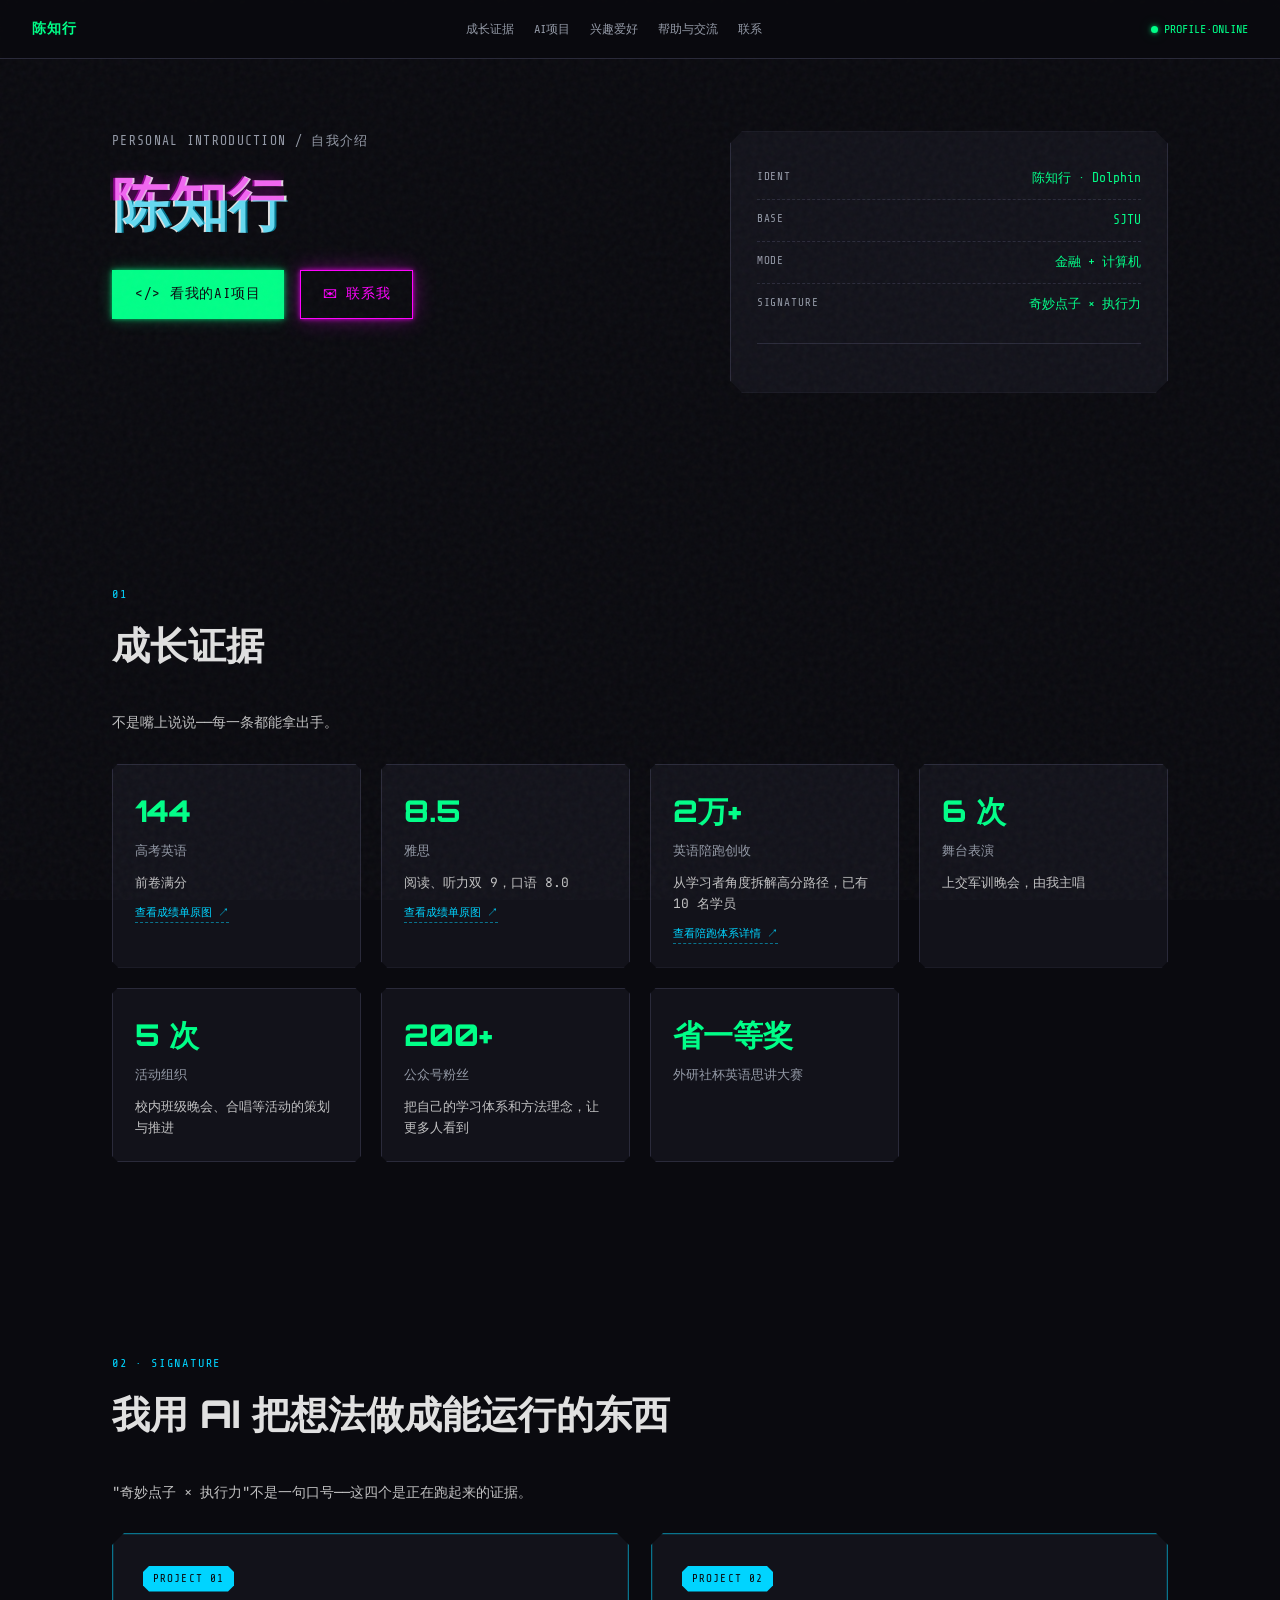
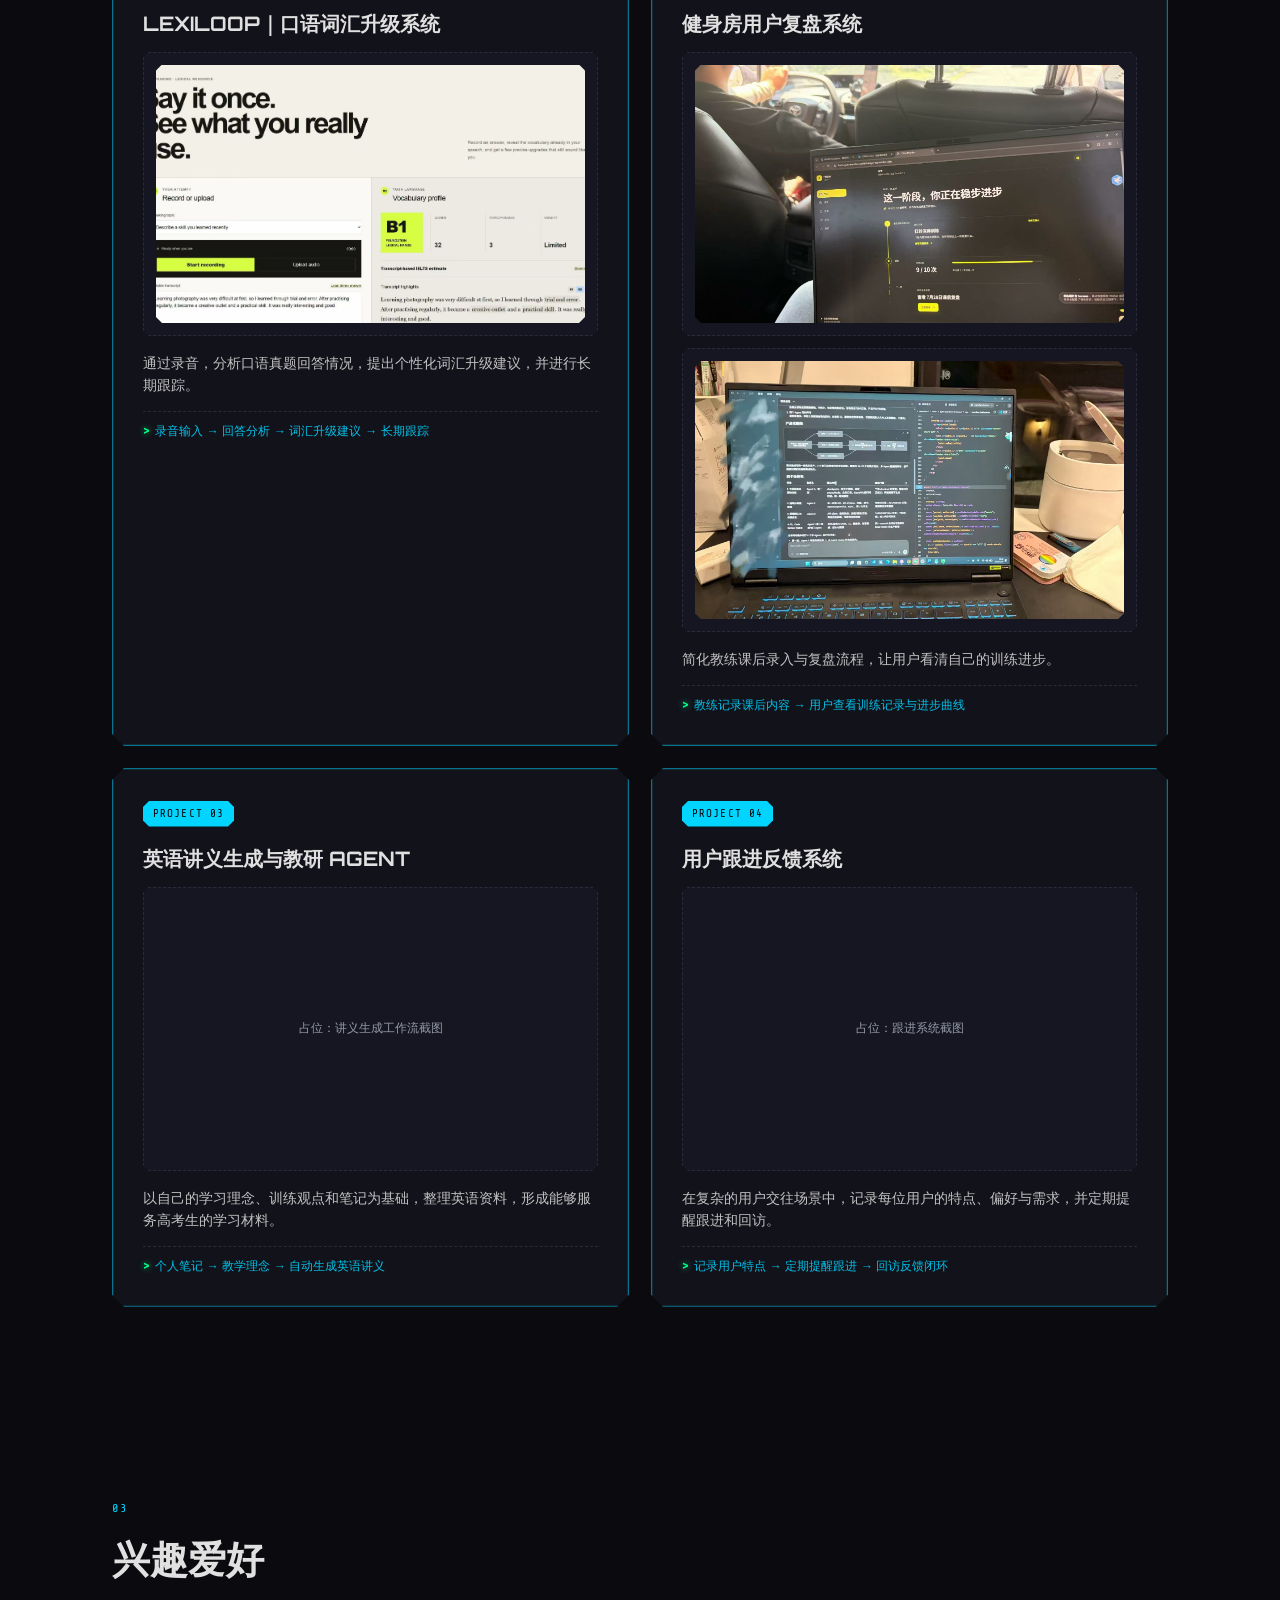
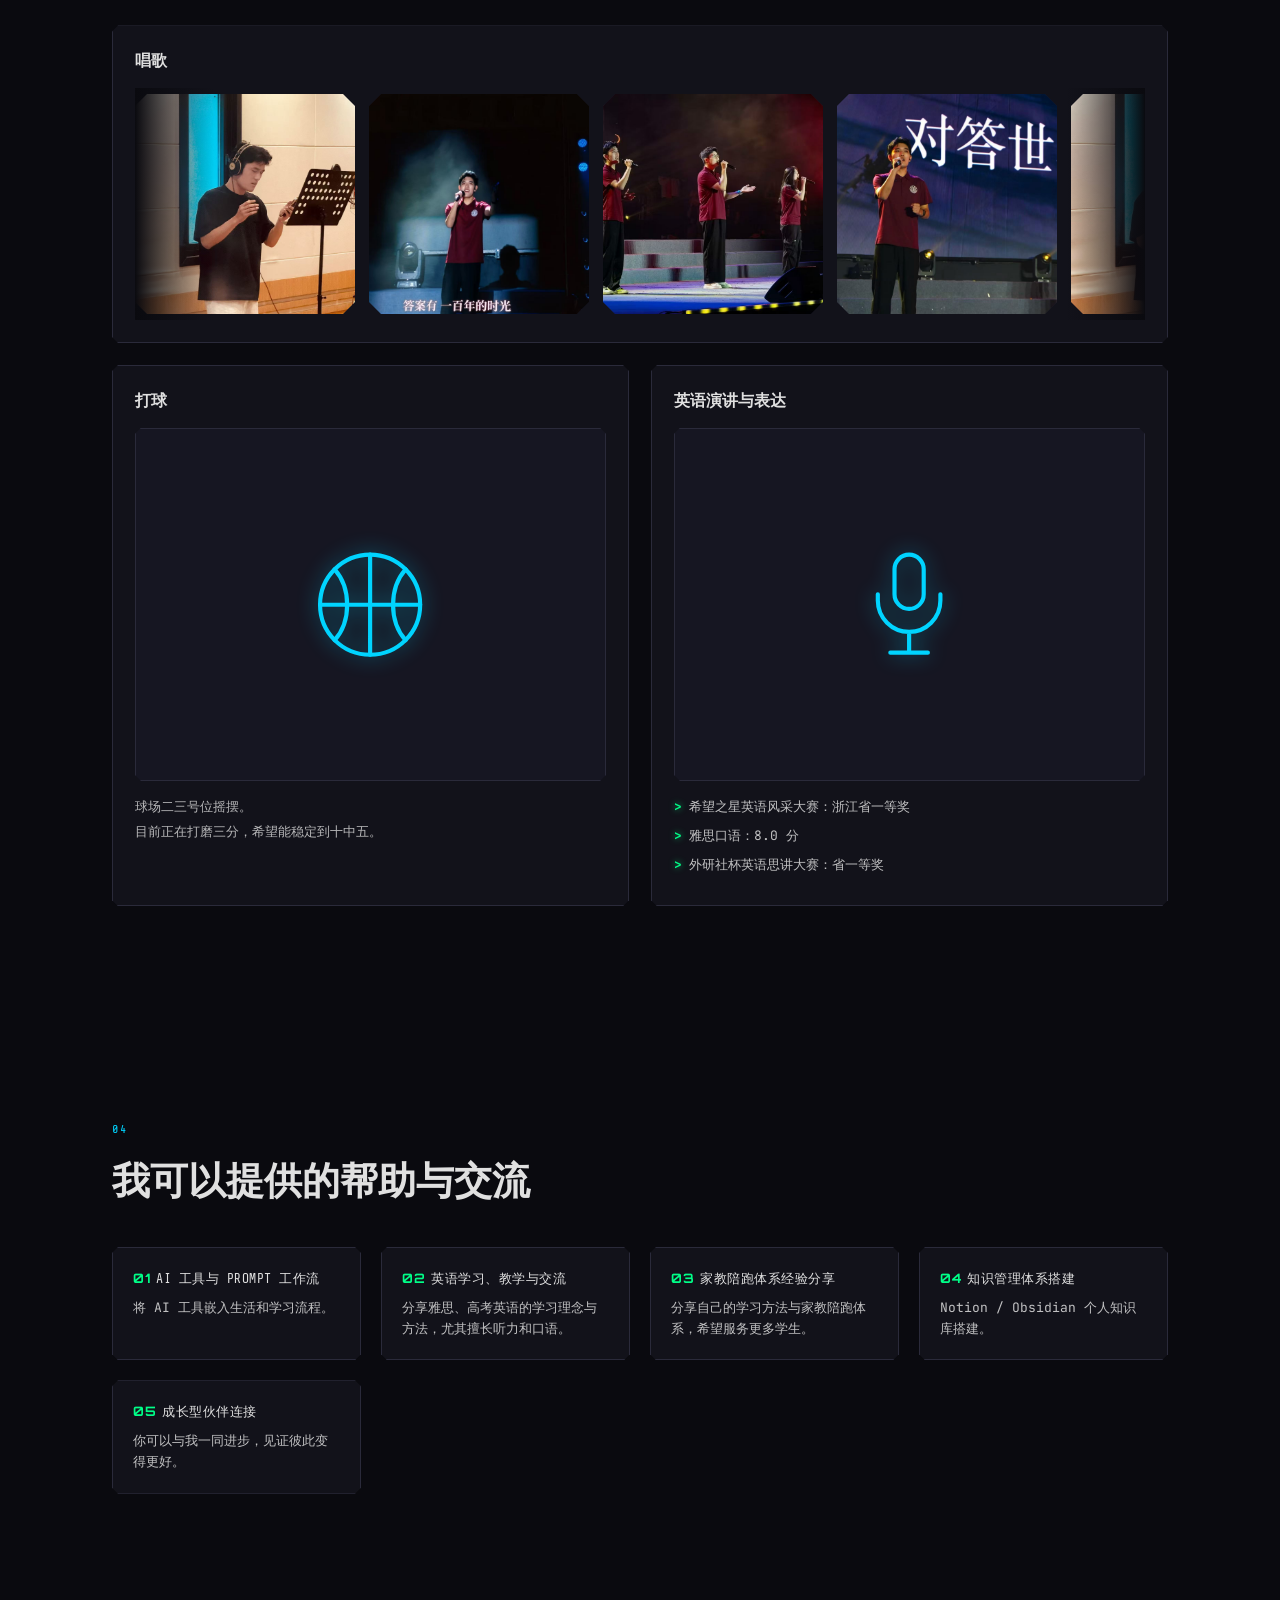
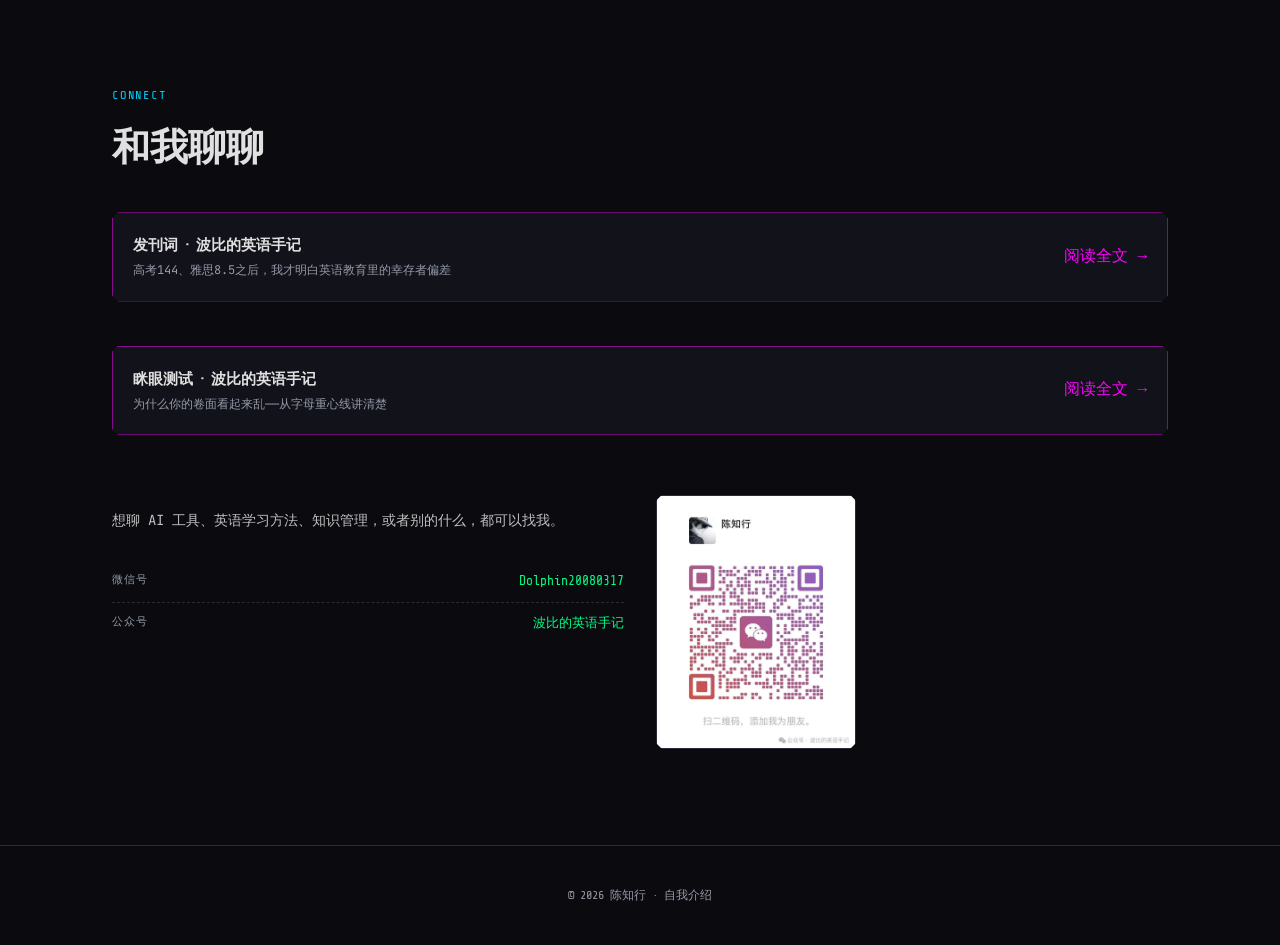
==== commit ae833a97: "feat: 吸收kane959参考站的按压反馈，无照片板块换成线条图标 - 陈知行名字特效保持不动，仍以 paranoiawang0818 参考站为准 - 按钮/卡片新增 :active 按下时的轻微" ====
--- a/index.html
+++ b/index.html
@@ -4,8 +4,8 @@
 <meta charset="UTF-8">
 <meta name="viewport" content="width=device-width, initial-scale=1.0">
 <title>陈知行 · 自我介绍</title>
-<link rel="stylesheet" href="fonts.css">
-<link rel="stylesheet" href="theme.css">
+<link rel="stylesheet" href="fonts.css?v=2">
+<link rel="stylesheet" href="theme.css?v=2">
 </head>
 <body>
 
@@ -157,14 +157,24 @@
 
     <div class="hobby-card">
       <h3>打球</h3>
-      <div class="photo-box">占位：打球照片</div>
+      <div class="icon-box">
+        <svg viewBox="0 0 64 64" fill="none" stroke="currentColor" stroke-width="2" stroke-linecap="round">
+          <circle cx="32" cy="32" r="24"></circle>
+          <path d="M8 32h48M32 8v48M15 15c8 9 8 25 0 34M49 15c-8 9-8 25 0 34"></path>
+        </svg>
+      </div>
       <p>球场二三号位摇摆。</p>
       <p>目前正在打磨三分，希望能稳定到十中五。</p>
     </div>
 
     <div class="hobby-card">
       <h3>英语演讲与表达</h3>
-      <div class="photo-box">占位：证书/演讲照片或视频</div>
+      <div class="icon-box">
+        <svg viewBox="0 0 64 64" fill="none" stroke="currentColor" stroke-width="2" stroke-linecap="round">
+          <rect x="25" y="8" width="14" height="26" rx="7"></rect>
+          <path d="M17 27v3a15 15 0 0030 0v-3M32 45v10M23 55h18"></path>
+        </svg>
+      </div>
       <ul>
         <li>希望之星英语风采大赛：浙江省一等奖</li>
         <li>雅思口语：8.0 分</li>
@@ -232,6 +242,6 @@
   </div>
 </div>
 
-<script src="app.js"></script>
+<script src="app.js?v=2"></script>
 </body>
 </html>
--- a/theme.css
+++ b/theme.css
@@ -118,6 +118,7 @@
     animation: neon-pulse 5s infinite;
   }
   .btn:hover{ transform: translateY(-2px); }
+  .btn:active{ transform: scale(.96); }
   .btn-primary{ background: rgb(var(--color-accent)); color: rgb(var(--color-background)); border-color: rgb(var(--color-accent)); box-shadow: var(--shadow-neon); }
   .btn-outline{ background: transparent; color: rgb(var(--color-accent-secondary)); border-color: rgb(var(--color-accent-secondary)); box-shadow: var(--shadow-neon-secondary); }
 
@@ -155,7 +156,8 @@
     transition: opacity .6s ease, transform .35s cubic-bezier(.4,0,.2,1), border-color .2s cubic-bezier(.4,0,.2,1), box-shadow .2s cubic-bezier(.4,0,.2,1);
   }
   .stat-card.in-view{ opacity:1; transform: translateY(0); }
-  .stat-card:hover, .stat-card:active{ transform: translateY(-4px); border-color: rgb(var(--color-accent) / .7); box-shadow: var(--shadow-neon); }
+  .stat-card:hover{ transform: translateY(-4px); border-color: rgb(var(--color-accent) / .7); box-shadow: var(--shadow-neon); }
+  .stat-card:active{ transform: translateY(-4px) scale(.98); border-color: rgb(var(--color-accent) / .7); box-shadow: var(--shadow-neon); }
   .stat-num{ font-family: var(--font-display); font-weight:800; font-size: 30px; color: rgb(var(--color-accent)); }
   .stat-label{ font-size:13px; color: rgb(var(--color-muted-foreground)); margin-top:6px; }
   .stat-detail{ font-size: 13px; margin-top: 12px; color: rgb(var(--color-foreground) / .85); }
@@ -173,8 +175,12 @@
     box-shadow: 0 0 0 1px rgb(var(--color-accent-tertiary) / .12) inset;
   }
   .signature-card.in-view{ opacity:1; transform: translateY(0); }
-  .signature-card:hover, .signature-card:active{
+  .signature-card:hover{
     transform: translateY(-4px); border-color: rgb(var(--color-accent-tertiary) / .9);
+    box-shadow: 0 0 0 1px rgb(var(--color-accent-tertiary) / .12) inset, var(--shadow-neon-tertiary);
+  }
+  .signature-card:active{
+    transform: translateY(-4px) scale(.98); border-color: rgb(var(--color-accent-tertiary) / .9);
     box-shadow: 0 0 0 1px rgb(var(--color-accent-tertiary) / .12) inset, var(--shadow-neon-tertiary);
   }
   .signature-badge{
@@ -301,11 +307,23 @@
   .photo-box{ overflow:hidden; }
   .photo-box img{ width:100%; height:100%; object-fit:cover; transition: transform .4s cubic-bezier(.4,0,.2,1), filter .4s cubic-bezier(.4,0,.2,1); }
   .photo-box:hover img, .photo-box:active img{ transform: scale(1.05); filter: saturate(1.15) contrast(1.03); }
+
+  /* 还没有照片的板块：用线条图标撑场，不是空占位框 */
+  .icon-box{
+    width:100%; aspect-ratio: 4/3; margin-bottom:16px;
+    border:1px solid rgb(var(--color-border)); clip-path: var(--chamfer-sm);
+    background: rgb(var(--color-muted) / .4);
+    display:flex; align-items:center; justify-content:center;
+    color: rgb(var(--color-accent-tertiary));
+  }
+  .icon-box svg{ width:38%; height:38%; filter: drop-shadow(0 0 10px rgb(var(--color-accent-tertiary) / .45)); }
   .hobby-card{
     clip-path: var(--chamfer-sm); border:1px solid rgb(var(--color-border)); background: rgb(var(--color-card));
-    padding:22px; transition: border-color .2s cubic-bezier(.4,0,.2,1), box-shadow .2s cubic-bezier(.4,0,.2,1), transform .2s cubic-bezier(.4,0,.2,1);
-  }
-  .hobby-card:hover, .hobby-card:active{ transform: translateY(-4px); border-color: rgb(var(--color-accent) / .7); box-shadow: var(--shadow-neon); }
+    padding:22px; min-width:0;
+    transition: border-color .2s cubic-bezier(.4,0,.2,1), box-shadow .2s cubic-bezier(.4,0,.2,1), transform .2s cubic-bezier(.4,0,.2,1);
+  }
+  .hobby-card:hover{ transform: translateY(-4px); border-color: rgb(var(--color-accent) / .7); box-shadow: var(--shadow-neon); }
+  .hobby-card:active{ transform: translateY(-4px) scale(.98); border-color: rgb(var(--color-accent) / .7); box-shadow: var(--shadow-neon); }
   .hobby-card h3{ font-family: var(--font-display); font-weight:700; font-size:16px; margin: 0 0 14px; text-transform:uppercase; }
   .hobby-card p{ font-size:13px; color: rgb(var(--color-foreground) / .8); margin: 4px 0; }
   .hobby-card ul{ margin:8px 0 0; padding-left:0; list-style:none; font-size:13px; color: rgb(var(--color-foreground) / .85); }
@@ -313,7 +331,7 @@
   .hobby-card li::before{ content:'>'; color: rgb(var(--color-accent)); text-shadow: 0 0 6px rgb(var(--color-accent) / .7); font-weight:700; margin-right:.5em; }
 
   /* 唱歌板块：连续自动滚动的照片长条，不加边框，悬浮/触摸时暂停——照抄参考站的 photo-marquee 写法 */
-  .photo-marquee{ position:relative; overflow:hidden; padding: 6px 0; }
+  .photo-marquee{ position:relative; overflow:hidden; padding: 6px 0; width:100%; min-width:0; contain: layout; }
   .photo-marquee::before, .photo-marquee::after{
     content:""; position:absolute; top:0; z-index:2; width:80px; height:100%; pointer-events:none;
   }
@@ -346,7 +364,8 @@
     padding: 20px; font-size:13px; color: rgb(var(--color-foreground) / .85);
     transition: border-color .2s cubic-bezier(.4,0,.2,1), box-shadow .2s cubic-bezier(.4,0,.2,1), transform .2s cubic-bezier(.4,0,.2,1);
   }
-  .help-item:hover, .help-item:active{ transform: translateY(-4px); border-color: rgb(var(--color-accent) / .7); box-shadow: var(--shadow-neon); }
+  .help-item:hover{ transform: translateY(-4px); border-color: rgb(var(--color-accent) / .7); box-shadow: var(--shadow-neon); }
+  .help-item:active{ transform: translateY(-4px) scale(.98); border-color: rgb(var(--color-accent) / .7); box-shadow: var(--shadow-neon); }
   .help-item .h-num{ font-family: var(--font-display); font-weight:700; color: rgb(var(--color-accent)); font-size:13px; margin-right:6px; }
   .help-item .h-title{ font-family: var(--font-ui); text-transform:uppercase; letter-spacing:.04em; color: rgb(var(--color-foreground)); display:block; margin-bottom:8px; }
 
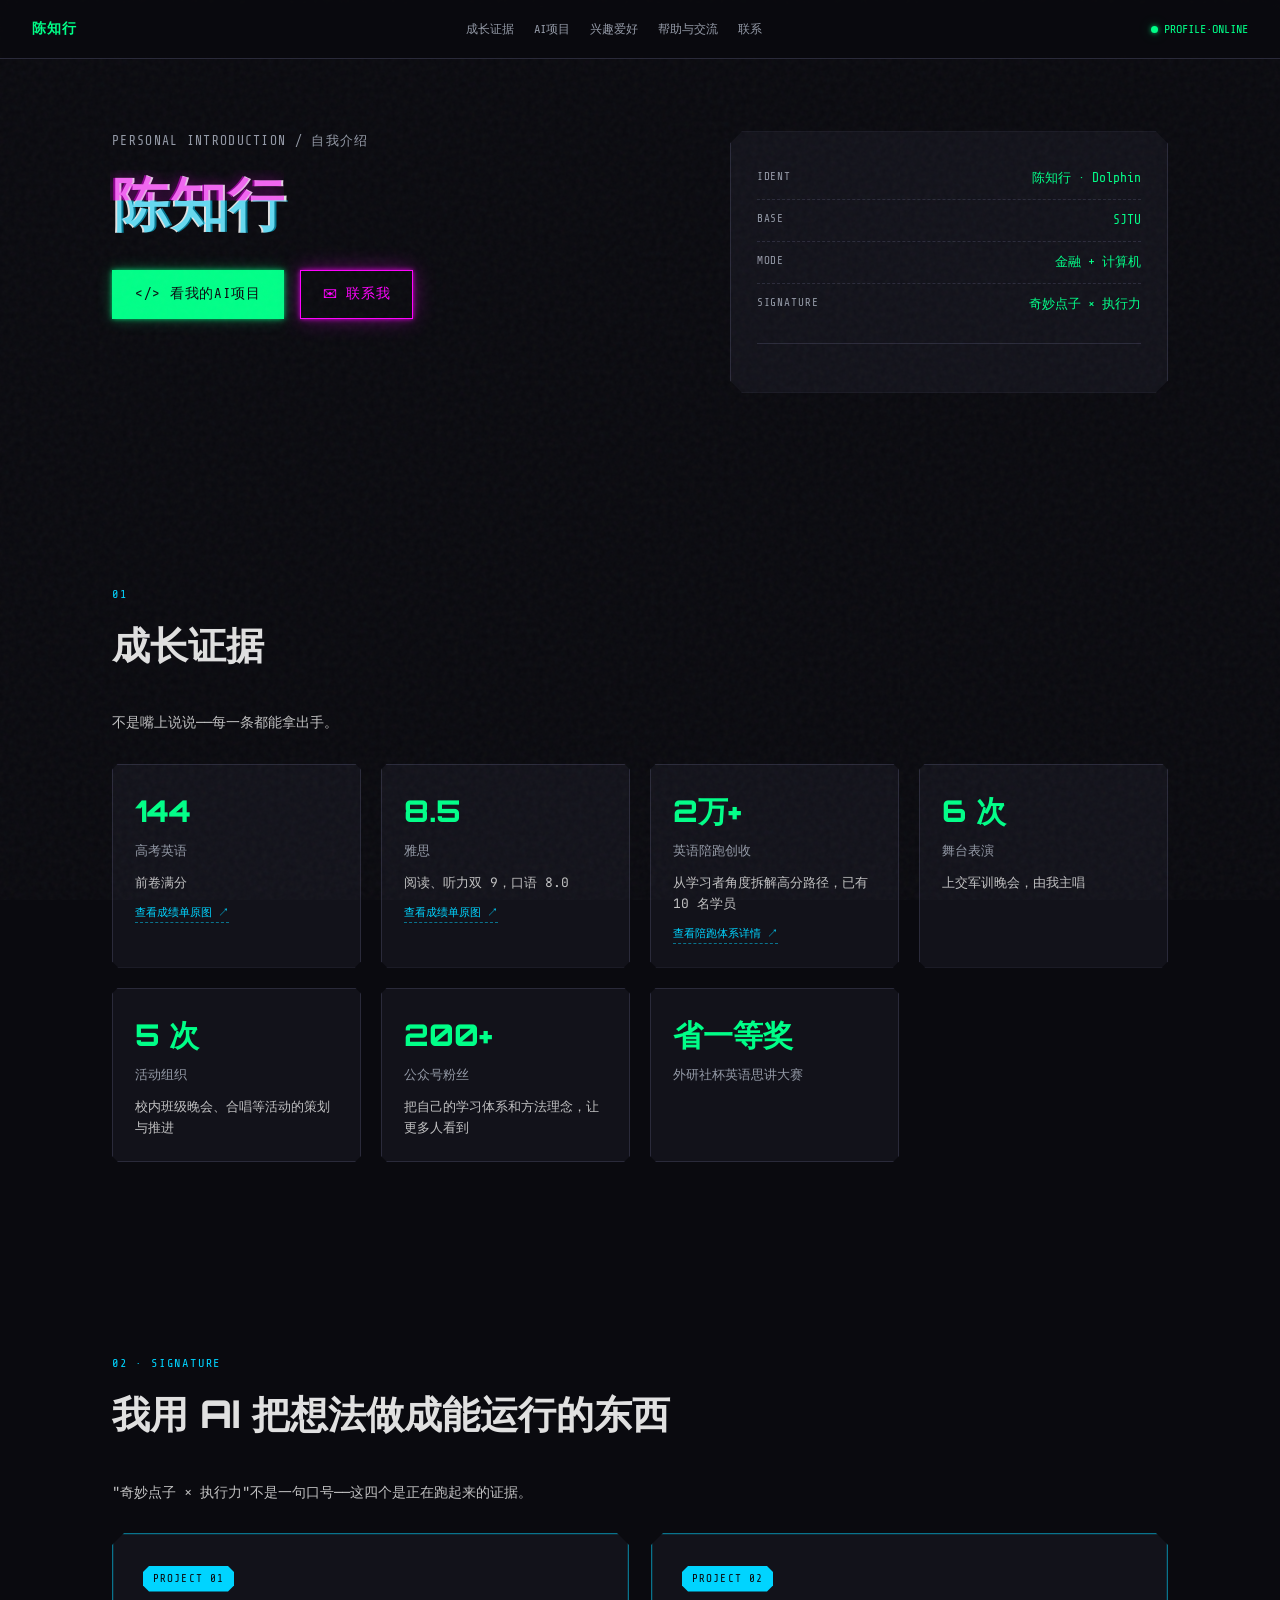
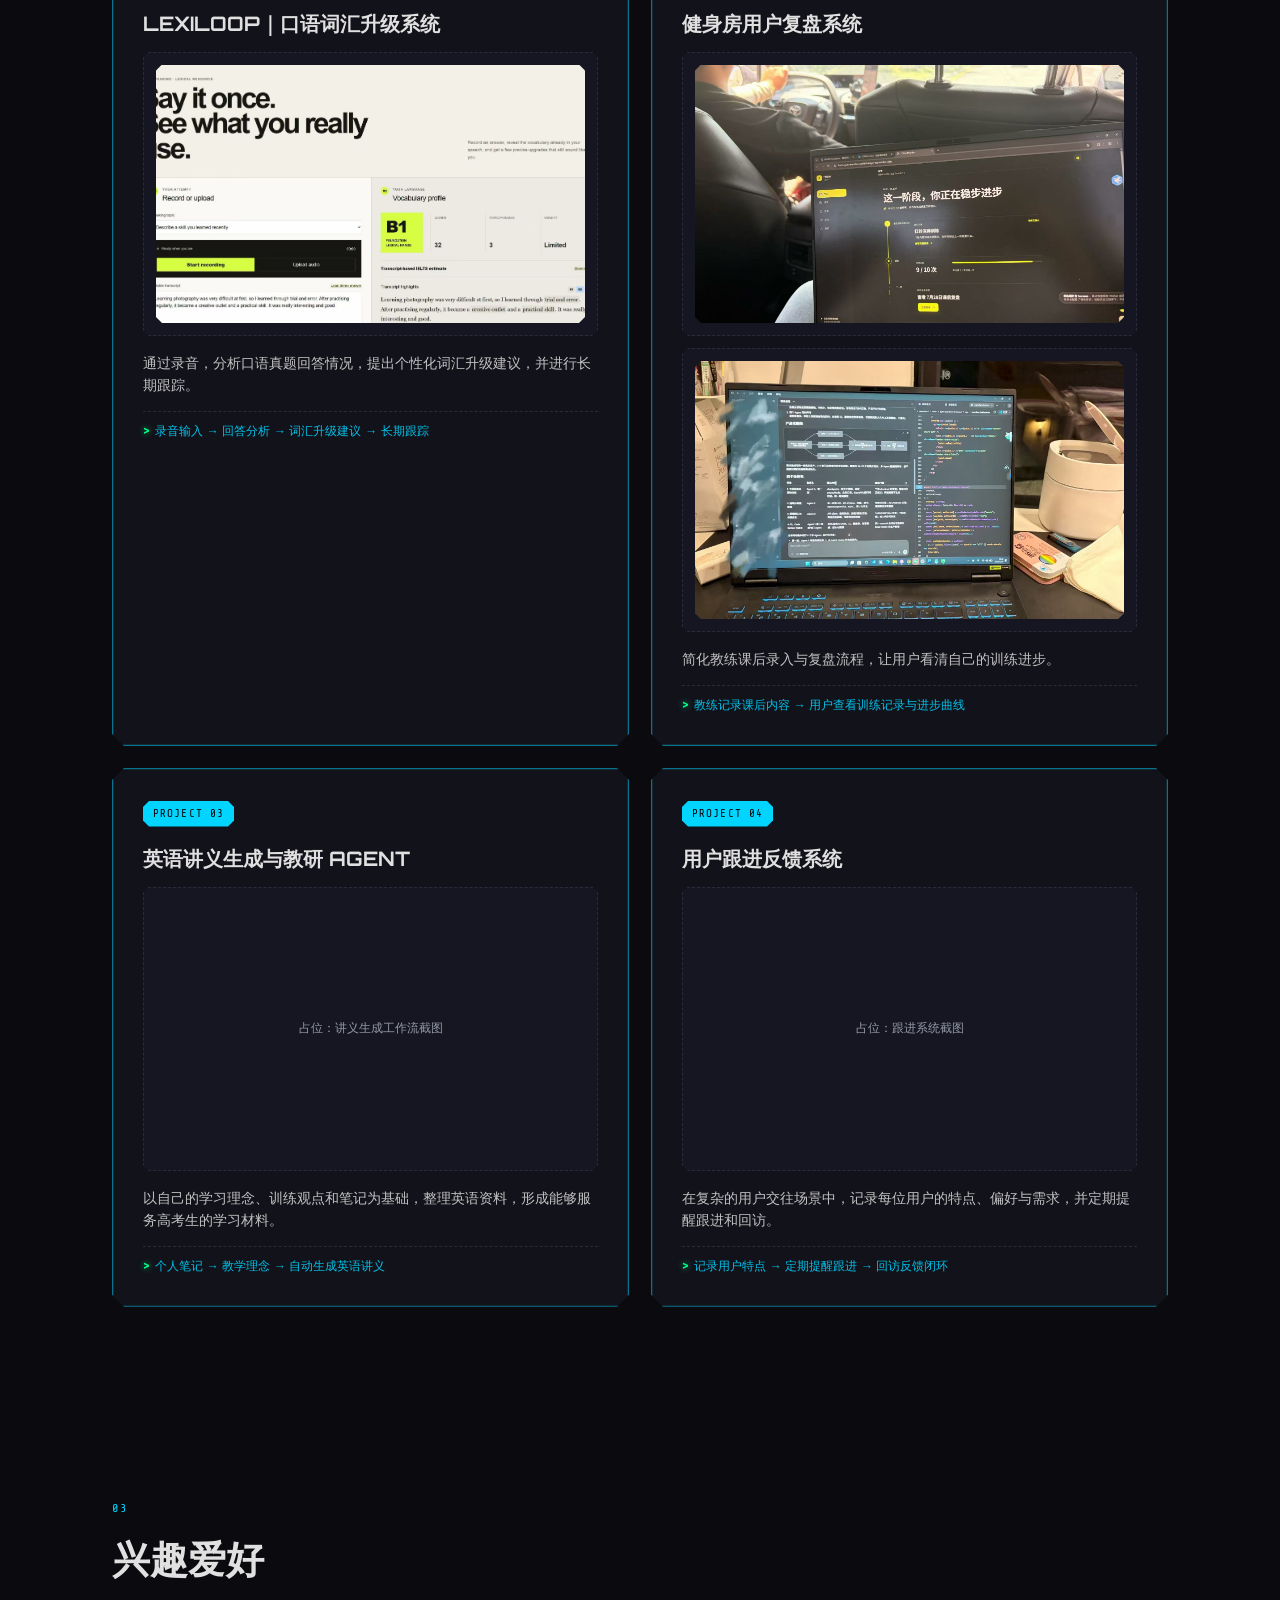
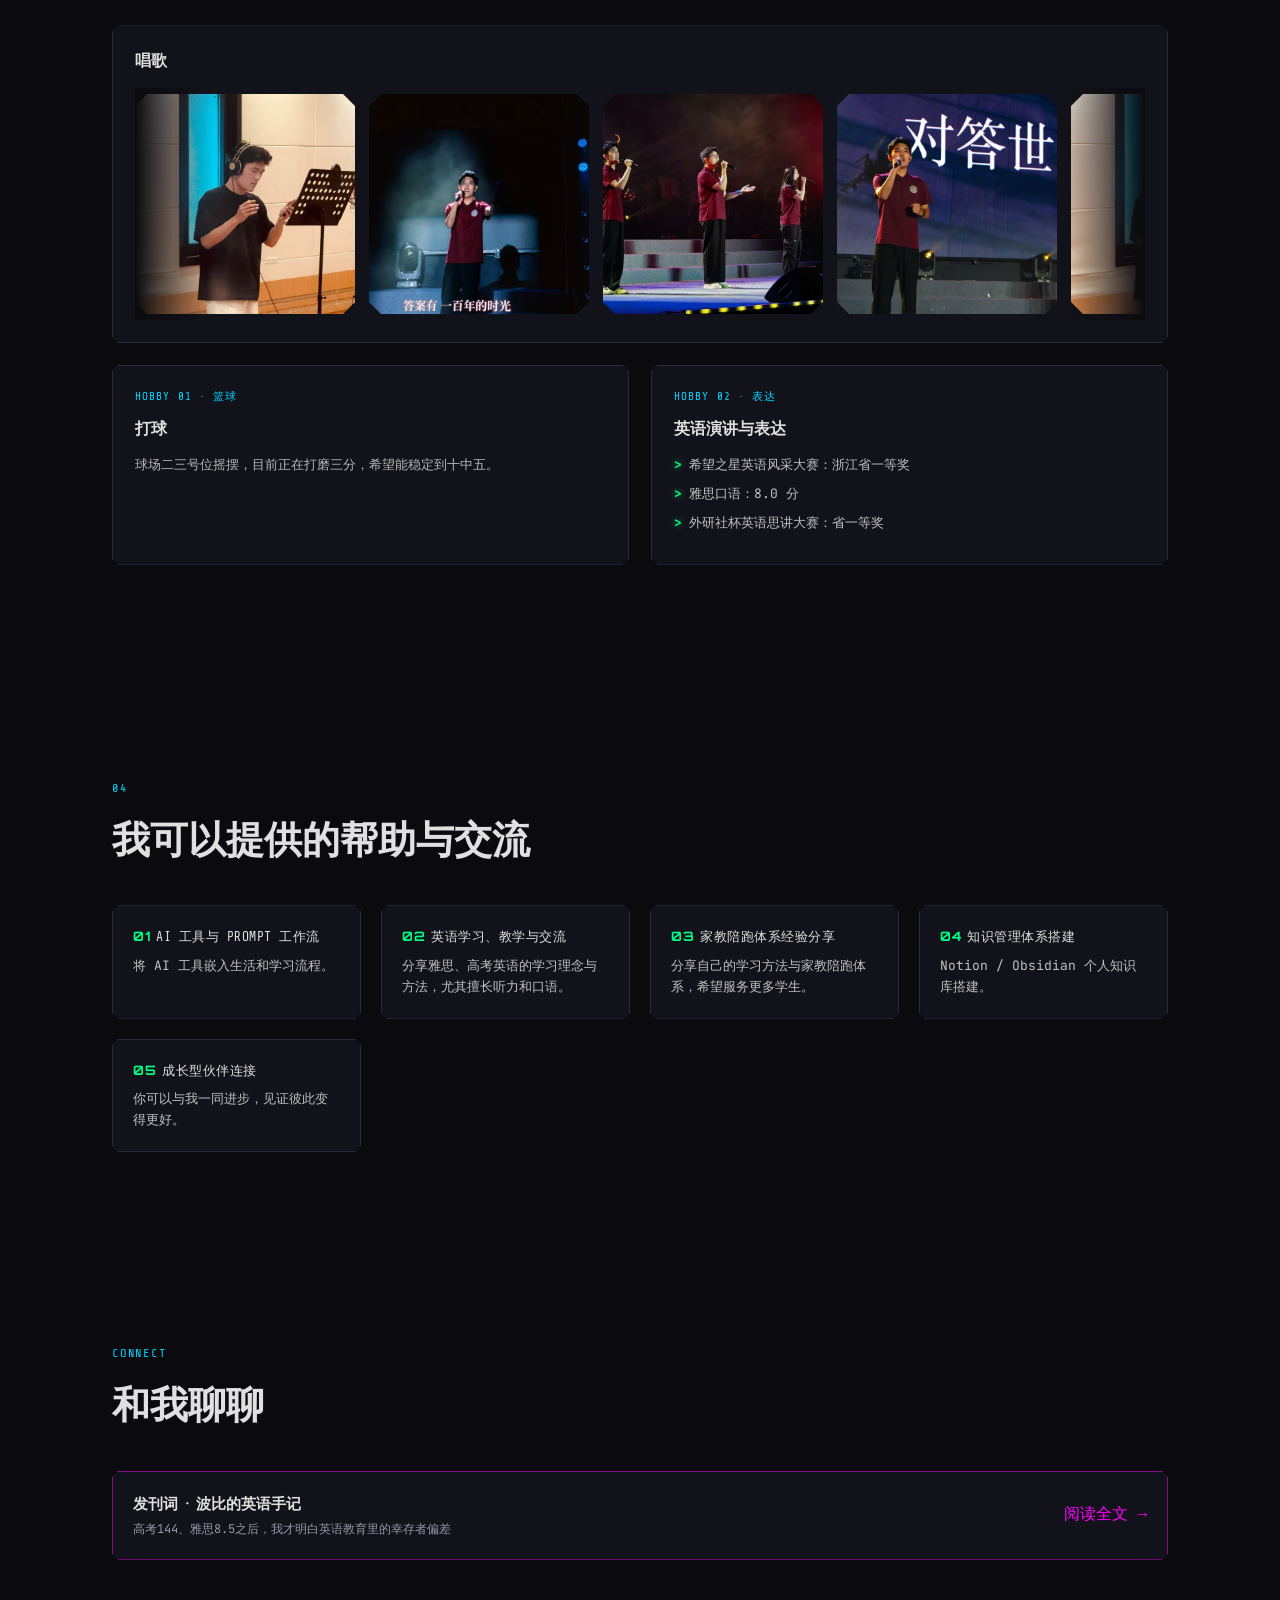
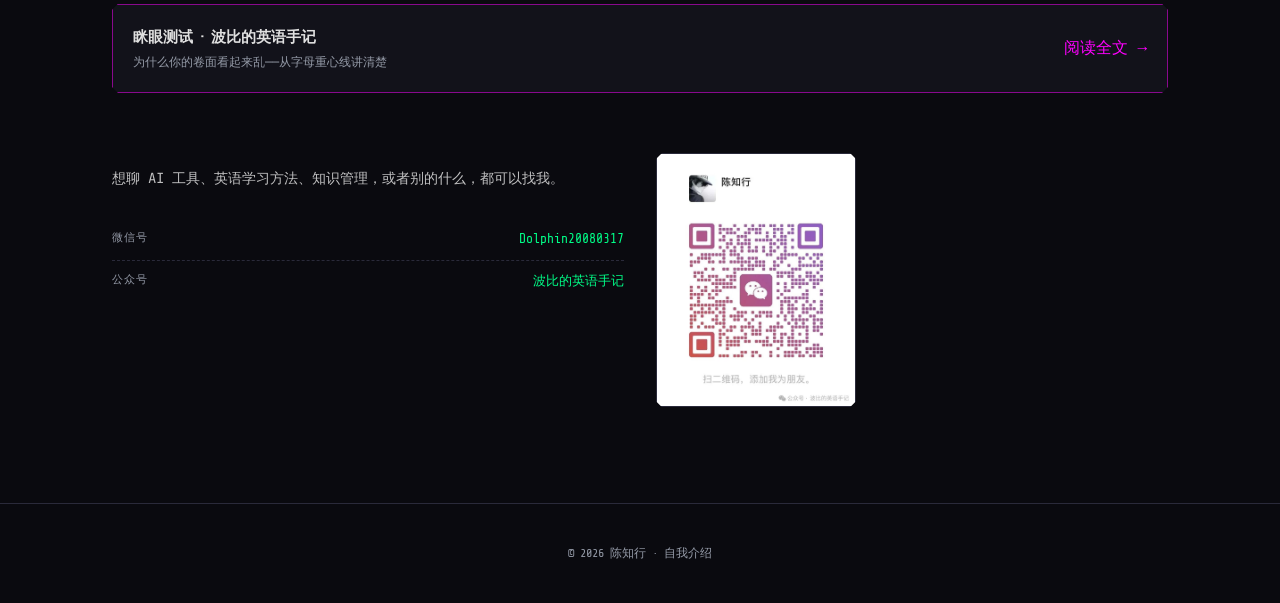
==== commit 0d811810: "fix: 去掉图标占位，改成lilanyuan.cn同款内容优先的卡片结构 篮球/麦克风图标被反馈太像emoji。改成标签+标题+描述的纯内容卡片 (参考lilanyuan.cn证据卡片的展示方式)，" ====
--- a/index.html
+++ b/index.html
@@ -156,25 +156,14 @@
     </div>
 
     <div class="hobby-card">
+      <div class="hobby-tag">HOBBY 01 · 篮球</div>
       <h3>打球</h3>
-      <div class="icon-box">
-        <svg viewBox="0 0 64 64" fill="none" stroke="currentColor" stroke-width="2" stroke-linecap="round">
-          <circle cx="32" cy="32" r="24"></circle>
-          <path d="M8 32h48M32 8v48M15 15c8 9 8 25 0 34M49 15c-8 9-8 25 0 34"></path>
-        </svg>
-      </div>
-      <p>球场二三号位摇摆。</p>
-      <p>目前正在打磨三分，希望能稳定到十中五。</p>
+      <p>球场二三号位摇摆，目前正在打磨三分，希望能稳定到十中五。</p>
     </div>
 
     <div class="hobby-card">
+      <div class="hobby-tag">HOBBY 02 · 表达</div>
       <h3>英语演讲与表达</h3>
-      <div class="icon-box">
-        <svg viewBox="0 0 64 64" fill="none" stroke="currentColor" stroke-width="2" stroke-linecap="round">
-          <rect x="25" y="8" width="14" height="26" rx="7"></rect>
-          <path d="M17 27v3a15 15 0 0030 0v-3M32 45v10M23 55h18"></path>
-        </svg>
-      </div>
       <ul>
         <li>希望之星英语风采大赛：浙江省一等奖</li>
         <li>雅思口语：8.0 分</li>
--- a/theme.css
+++ b/theme.css
@@ -308,15 +308,11 @@
   .photo-box img{ width:100%; height:100%; object-fit:cover; transition: transform .4s cubic-bezier(.4,0,.2,1), filter .4s cubic-bezier(.4,0,.2,1); }
   .photo-box:hover img, .photo-box:active img{ transform: scale(1.05); filter: saturate(1.15) contrast(1.03); }
 
-  /* 还没有照片的板块：用线条图标撑场，不是空占位框 */
-  .icon-box{
-    width:100%; aspect-ratio: 4/3; margin-bottom:16px;
-    border:1px solid rgb(var(--color-border)); clip-path: var(--chamfer-sm);
-    background: rgb(var(--color-muted) / .4);
-    display:flex; align-items:center; justify-content:center;
-    color: rgb(var(--color-accent-tertiary));
-  }
-  .icon-box svg{ width:38%; height:38%; filter: drop-shadow(0 0 10px rgb(var(--color-accent-tertiary) / .45)); }
+  /* 还没有照片的板块：不用图标撑场，走内容优先——标签+标题+描述，跟lilanyuan.cn的证据卡片一个思路 */
+  .hobby-tag{
+    font-family: var(--font-ui); font-size:11px; text-transform:uppercase; letter-spacing:.1em;
+    color: rgb(var(--color-accent-tertiary)); margin-bottom:10px;
+  }
   .hobby-card{
     clip-path: var(--chamfer-sm); border:1px solid rgb(var(--color-border)); background: rgb(var(--color-card));
     padding:22px; min-width:0;
